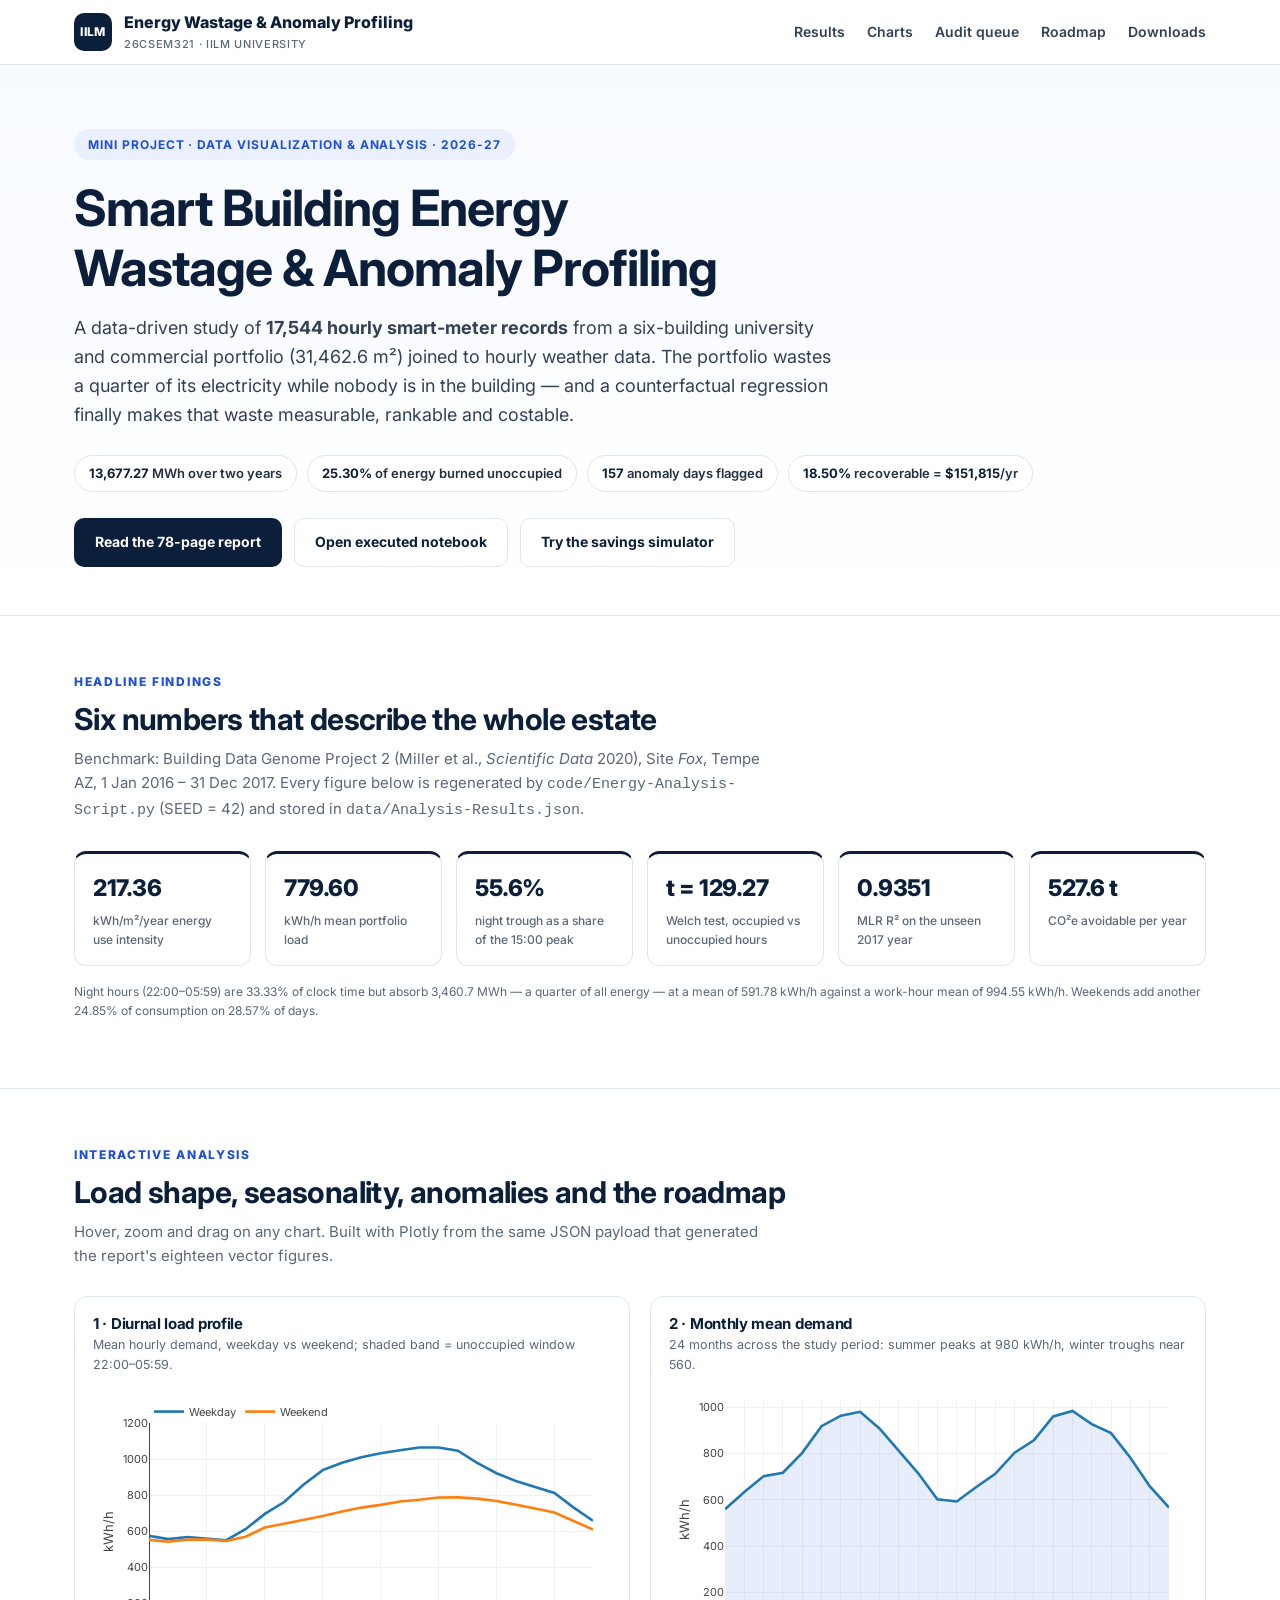
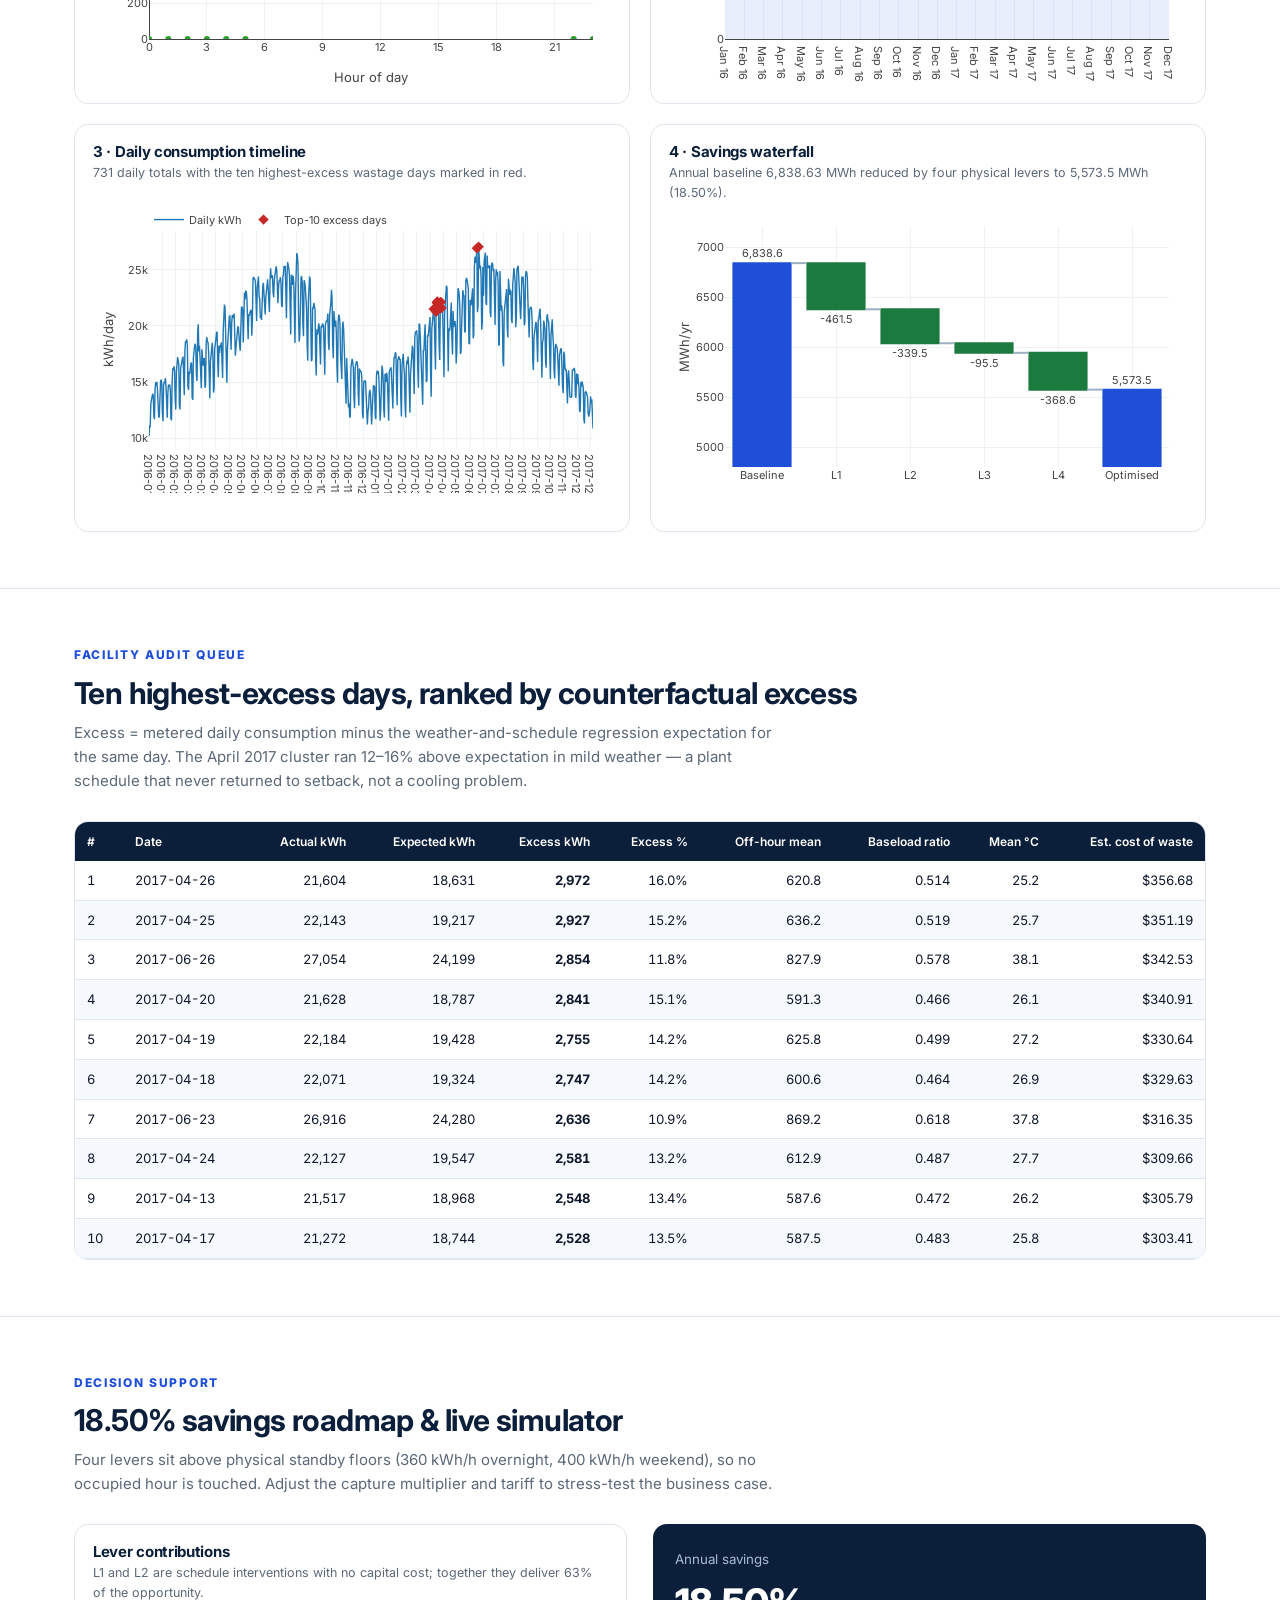
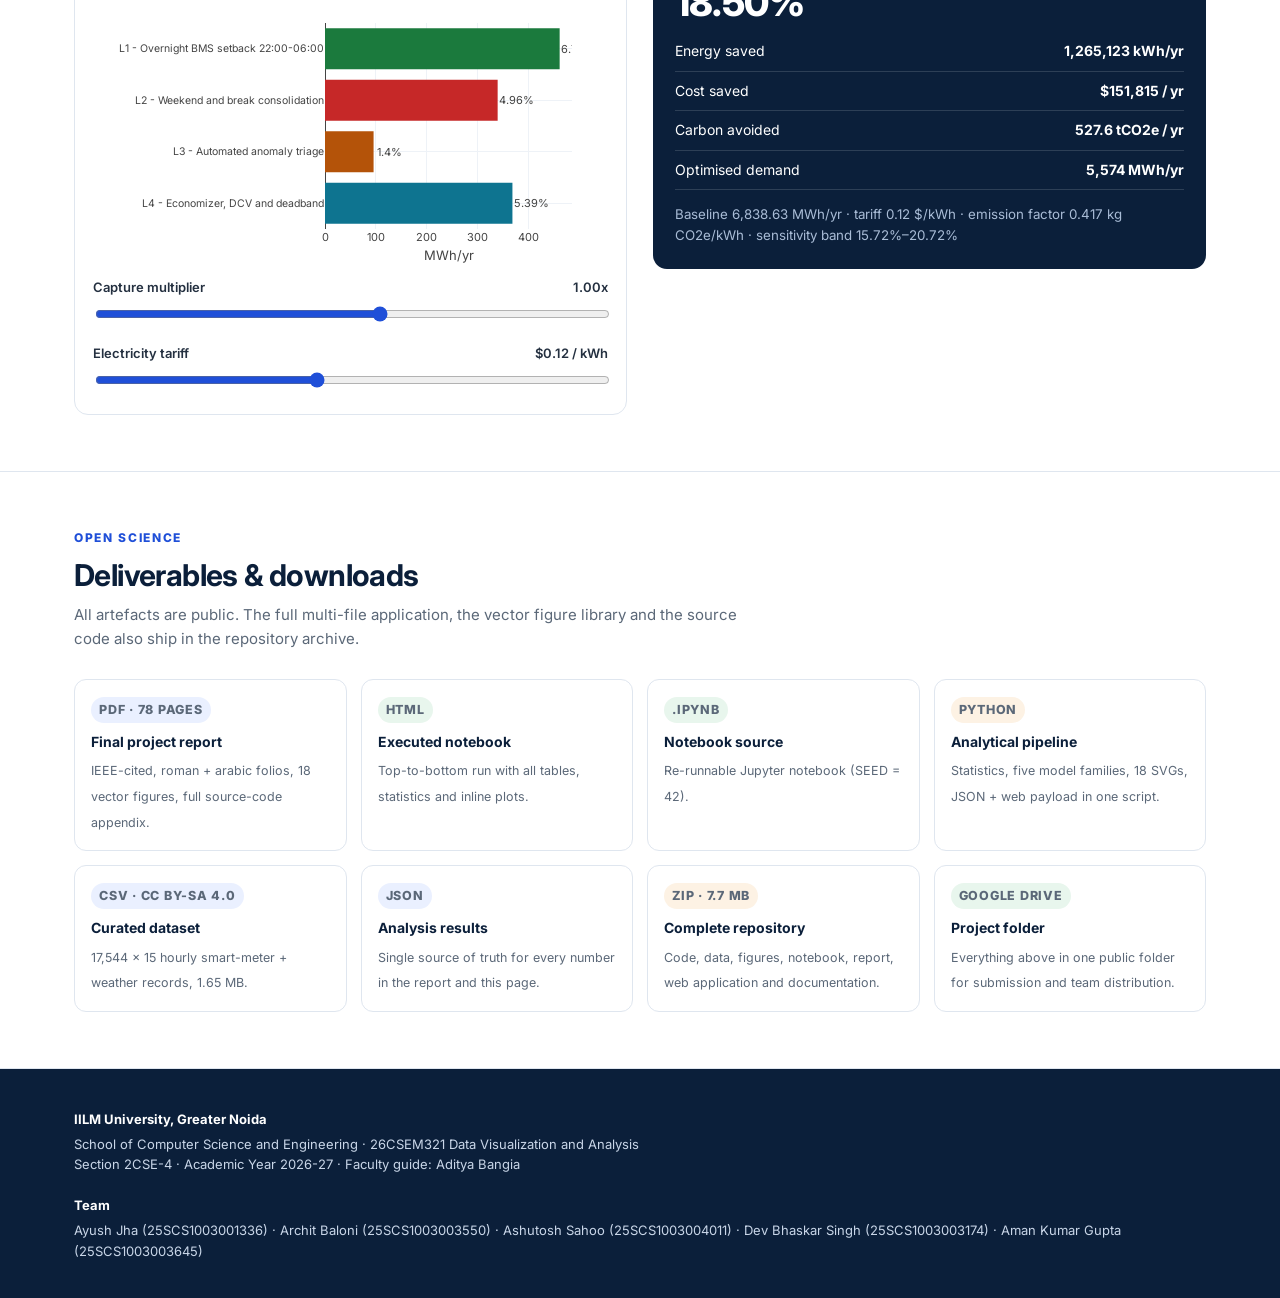
==== deploy/index.html @ 146c04a0 "Deploy single-file web application to Vercel; point all download links at the public Drive mirror" ====
<!DOCTYPE html>
<html lang="en">
<head>
<meta charset="utf-8">
<meta name="viewport" content="width=device-width, initial-scale=1">
<title>Smart Building Energy Wastage &amp; Anomaly Profiling | IILM University</title>
<meta name="description" content="Data-driven analysis of 17,544 hourly smart-meter records across a six-building campus portfolio: 25.30% of energy burned unoccupied, 157 anomaly days, 18.50% savings roadmap.">
<link href="https://fonts.googleapis.com/css2?family=Inter:wght@400;500;600;700;800&family=JetBrains+Mono:wght@500&display=swap" rel="stylesheet">
<script src="https://cdn.plot.ly/plotly-2.35.2.min.js" charset="utf-8"></script>
<style>
:root{--navy:#0B1F3A;--ink:#0f172a;--mut:#5b6878;--line:#dfe6ef;--blue:#1f4fd8;--red:#c62828;--green:#1b7a3d;--amber:#b45309;--cyan:#0e7490}
*{box-sizing:border-box}
html{scroll-behavior:smooth}
body{margin:0;font-family:Inter,-apple-system,"Segoe UI",Roboto,sans-serif;color:var(--ink);background:#fff;line-height:1.6;-webkit-font-smoothing:antialiased}
h1,h2,h3,h4{margin:0;line-height:1.2;letter-spacing:-.02em}
a{color:var(--blue);text-decoration:none}
.wrap{max-width:1180px;margin:0 auto;padding:0 24px}
.nav{position:sticky;top:0;z-index:40;background:rgba(255,255,255,.92);backdrop-filter:blur(10px);border-bottom:1px solid var(--line)}
.nav .wrap{display:flex;align-items:center;justify-content:space-between;height:64px;gap:16px}
.brand{display:flex;align-items:center;gap:12px;font-weight:800;color:var(--navy)}
.mono{width:38px;height:38px;border-radius:10px;background:var(--navy);color:#fff;display:grid;place-items:center;font-size:12px;font-weight:800;letter-spacing:.04em}
.brand small{display:block;font-weight:500;font-size:11px;color:var(--mut);letter-spacing:.06em;text-transform:uppercase}
.navlinks{display:flex;gap:22px;font-size:14px;font-weight:600}
.navlinks a{color:#334155}
.navlinks a:hover{color:var(--blue)}
.hero{padding:64px 0 48px;background:linear-gradient(180deg,#f7faff 0%,#fff 100%);border-bottom:1px solid var(--line)}
.tag{display:inline-flex;align-items:center;gap:8px;font-size:12px;font-weight:700;letter-spacing:.08em;text-transform:uppercase;color:var(--blue);background:#eaf0ff;border-radius:999px;padding:6px 14px}
.hero h1{font-size:clamp(28px,4.4vw,50px);margin:18px 0 16px;color:var(--navy);max-width:20ch}
.hero p.lead{font-size:clamp(15px,1.5vw,18px);color:#334155;max-width:70ch;margin:0 0 26px}
.chips{display:flex;flex-wrap:wrap;gap:10px;margin-bottom:26px}
.chip{font-size:13px;font-weight:600;background:#fff;border:1px solid var(--line);border-radius:999px;padding:7px 14px;color:#243040}
.chip b{color:var(--navy)}
.btns{display:flex;flex-wrap:wrap;gap:12px}
.btn{display:inline-flex;align-items:center;gap:8px;font-weight:700;font-size:14px;padding:12px 20px;border-radius:10px;border:1px solid transparent}
.btn.primary{background:var(--navy);color:#fff}
.btn.primary:hover{background:#132a4d}
.btn.ghost{background:#fff;border-color:var(--line);color:var(--navy)}
.btn.ghost:hover{border-color:var(--navy)}
section{padding:56px 0;border-bottom:1px solid var(--line)}
.eyebrow{font-size:12px;font-weight:800;letter-spacing:.14em;text-transform:uppercase;color:var(--blue);margin-bottom:10px}
h2.sec{font-size:clamp(22px,2.6vw,30px);color:var(--navy);margin-bottom:10px}
p.sub{color:var(--mut);max-width:78ch;margin:0 0 28px;font-size:15px}
.kpis{display:grid;grid-template-columns:repeat(auto-fit,minmax(170px,1fr));gap:14px}
.kpi{border:1px solid var(--line);border-top:3px solid var(--navy);border-radius:12px;padding:16px 18px;background:#fff}
.kpi .v{font-size:23px;font-weight:800;color:var(--navy);letter-spacing:-.02em}
.kpi .l{font-size:12px;color:var(--mut);margin-top:4px;font-weight:500}
.grid2{display:grid;grid-template-columns:1fr 1fr;gap:20px}
.card{border:1px solid var(--line);border-radius:14px;padding:18px;background:#fff}
.card h3{font-size:15px;color:var(--navy);margin-bottom:2px}
.card .note{font-size:12.5px;color:var(--mut);margin:0 0 10px}
.chart{width:100%;height:300px}
table{width:100%;border-collapse:collapse;font-size:13px}
th{background:var(--navy);color:#fff;text-align:left;padding:10px 12px;font-weight:600;font-size:12px}
td{padding:9px 12px;border-bottom:1px solid var(--line);font-variant-numeric:tabular-nums}
tbody tr:nth-child(even){background:#f5f8fc}
.r{text-align:right}
.sim{display:grid;grid-template-columns:1fr 1fr;gap:26px;align-items:start}
.simrow{display:flex;justify-content:space-between;font-size:13px;font-weight:600;color:#243040;margin:14px 0 6px}
input[type=range]{width:100%;accent-color:var(--blue)}
.out{background:var(--navy);color:#fff;border-radius:14px;padding:22px}
.out .big{font-size:38px;font-weight:800;letter-spacing:-.02em}
.out .row{display:flex;justify-content:space-between;font-size:14px;padding:8px 0;border-bottom:1px solid rgba(255,255,255,.14)}
.out .row:last-child{border:0}
.out small{color:#a9bcd6}
.dl{display:grid;grid-template-columns:repeat(auto-fit,minmax(250px,1fr));gap:14px}
.dl a{border:1px solid var(--line);border-radius:12px;padding:16px;background:#fff;color:var(--ink);display:block;transition:.15s}
.dl a:hover{border-color:var(--blue);box-shadow:0 8px 24px rgba(31,79,216,.09);transform:translateY(-1px)}
.dl b{display:block;color:var(--navy);font-size:14px;margin-bottom:4px}
.dl span{font-size:12.5px;color:var(--mut)}
.pill{display:inline-block;font-size:10px;font-weight:800;letter-spacing:.06em;text-transform:uppercase;padding:3px 8px;border-radius:999px;margin-bottom:8px}
.p-blue{background:#eaf0ff;color:var(--blue)}.p-green{background:#e8f6ed;color:var(--green)}.p-amber{background:#fdf2e4;color:var(--amber)}
footer{padding:40px 0;background:var(--navy);color:#c9d6e8;font-size:13px}
footer .wrap{display:flex;justify-content:space-between;gap:20px;flex-wrap:wrap}
footer b{color:#fff;display:block;margin-bottom:4px}
footer a{color:#8fb4ff}
.finenote{font-size:12px;color:var(--mut);margin-top:16px}
@media(max-width:860px){.grid2,.sim{grid-template-columns:1fr}.navlinks{display:none}}
</style>
</head>
<body>
<header class="nav"><div class="wrap">
<a class="brand" href="#top"><span class="mono">IILM</span><span>Energy Wastage &amp; Anomaly Profiling<small>26CSEM321 &middot; IILM University</small></span></a>
<nav class="navlinks"><a href="#results">Results</a><a href="#charts">Charts</a><a href="#audit">Audit queue</a><a href="#roadmap">Roadmap</a><a href="#downloads">Downloads</a></nav>
</div></header>
<div class="hero" id="top"><div class="wrap">
<span class="tag">Mini Project &middot; Data Visualization &amp; Analysis &middot; 2026-27</span>
<h1>Smart Building Energy Wastage &amp; Anomaly Profiling</h1>
<p class="lead">A data-driven study of <b>17,544 hourly smart-meter records</b> from a six-building university and commercial portfolio (31,462.6 m&sup2;) joined to hourly weather data. The portfolio wastes a quarter of its electricity while nobody is in the building &mdash; and a counterfactual regression finally makes that waste measurable, rankable and costable.</p>
<div class="chips"><span class="chip"><b>13,677.27</b> MWh over two years</span><span class="chip"><b>25.30%</b> of energy burned unoccupied</span><span class="chip"><b>157</b> anomaly days flagged</span><span class="chip"><b>18.50%</b> recoverable = <b>$151,815</b>/yr</span></div>
<div class="btns">
<a class="btn primary" href="https://drive.google.com/file/d/1Fgmeblm_4hibiQqlzque6yOk12RfPkdC/view" target="_blank" rel="noopener">Read the 78-page report</a>
<a class="btn ghost" href="https://drive.google.com/file/d/1-x3Xt8kvDKInc7wvPPYmnTjIA2vHIY8Z/view" target="_blank" rel="noopener">Open executed notebook</a>
<a class="btn ghost" href="#roadmap">Try the savings simulator</a>
</div>
</div></div>
<section id="results"><div class="wrap">
<div class="eyebrow">Headline findings</div>
<h2 class="sec">Six numbers that describe the whole estate</h2>
<p class="sub">Benchmark: Building Data Genome Project 2 (Miller et al., <i>Scientific Data</i> 2020), Site <i>Fox</i>, Tempe AZ, 1 Jan 2016 &ndash; 31 Dec 2017. Every figure below is regenerated by <code>code/Energy-Analysis-Script.py</code> (SEED = 42) and stored in <code>data/Analysis-Results.json</code>.</p>
<div class="kpis">
<div class="kpi"><div class="v">217.36</div><div class="l">kWh/m&sup2;/year energy use intensity</div></div>
<div class="kpi"><div class="v">779.60</div><div class="l">kWh/h mean portfolio load</div></div>
<div class="kpi"><div class="v">55.6%</div><div class="l">night trough as a share of the 15:00 peak</div></div>
<div class="kpi"><div class="v">t = 129.27</div><div class="l">Welch test, occupied vs unoccupied hours</div></div>
<div class="kpi"><div class="v">0.9351</div><div class="l">MLR R&sup2; on the unseen 2017 year</div></div>
<div class="kpi"><div class="v">527.6 t</div><div class="l">CO&sup2;e avoidable per year</div></div>
</div>
<p class="finenote">Night hours (22:00&ndash;05:59) are 33.33% of clock time but absorb 3,460.7 MWh &mdash; a quarter of all energy &mdash; at a mean of 591.78 kWh/h against a work-hour mean of 994.55 kWh/h. Weekends add another 24.85% of consumption on 28.57% of days.</p>
</div></section>
<section id="charts"><div class="wrap">
<div class="eyebrow">Interactive analysis</div>
<h2 class="sec">Load shape, seasonality, anomalies and the roadmap</h2>
<p class="sub">Hover, zoom and drag on any chart. Built with Plotly from the same JSON payload that generated the report's eighteen vector figures.</p>
<div class="grid2">
<div class="card"><h3>1 &middot; Diurnal load profile</h3><p class="note">Mean hourly demand, weekday vs weekend; shaded band = unoccupied window 22:00&ndash;05:59.</p><div id="c1" class="chart"></div></div>
<div class="card"><h3>2 &middot; Monthly mean demand</h3><p class="note">24 months across the study period: summer peaks at 980 kWh/h, winter troughs near 560.</p><div id="c2" class="chart"></div></div>
</div>
<div class="grid2" style="margin-top:20px">
<div class="card"><h3>3 &middot; Daily consumption timeline</h3><p class="note">731 daily totals with the ten highest-excess wastage days marked in red.</p><div id="c3" class="chart"></div></div>
<div class="card"><h3>4 &middot; Savings waterfall</h3><p class="note">Annual baseline 6,838.63 MWh reduced by four physical levers to 5,573.5 MWh (18.50%).</p><div id="c4" class="chart"></div></div>
</div>
</div></section>
<section id="audit"><div class="wrap">
<div class="eyebrow">Facility audit queue</div>
<h2 class="sec">Ten highest-excess days, ranked by counterfactual excess</h2>
<p class="sub">Excess = metered daily consumption minus the weather-and-schedule regression expectation for the same day. The April 2017 cluster ran 12&ndash;16% above expectation in mild weather &mdash; a plant schedule that never returned to setback, not a cooling problem.</p>
<div class="card" style="padding:0;overflow:auto"><table id="tbl"><thead><tr><th>#</th><th>Date</th><th class="r">Actual kWh</th><th class="r">Expected kWh</th><th class="r">Excess kWh</th><th class="r">Excess %</th><th class="r">Off-hour mean</th><th class="r">Baseload ratio</th><th class="r">Mean &deg;C</th><th class="r">Est. cost of waste</th></tr></thead><tbody></tbody></table></div>
</div></section>
<section id="roadmap"><div class="wrap">
<div class="eyebrow">Decision support</div>
<h2 class="sec">18.50% savings roadmap &amp; live simulator</h2>
<p class="sub">Four levers sit above physical standby floors (360 kWh/h overnight, 400 kWh/h weekend), so no occupied hour is touched. Adjust the capture multiplier and tariff to stress-test the business case.</p>
<div class="sim">
<div class="card"><h3>Lever contributions</h3><p class="note">L1 and L2 are schedule interventions with no capital cost; together they deliver 63% of the opportunity.</p><div id="c5" class="chart" style="height:250px"></div>
<div class="simrow"><span>Capture multiplier</span><span id="mv">1.00x (recommended)</span></div><input id="cap" type="range" min="85" max="112" value="100" step="1">
<div class="simrow"><span>Electricity tariff</span><span id="tv">$0.12 / kWh</span></div><input id="tar" type="range" min="6" max="20" value="12" step="1">
</div>
<div class="out"><small>Annual savings</small><div class="big" id="pct">18.50%</div>
<div class="row"><span>Energy saved</span><b id="kwh">1,265,123 kWh/yr</b></div>
<div class="row"><span>Cost saved</span><b id="usd">$151,815 / yr</b></div>
<div class="row"><span>Carbon avoided</span><b id="co2">527.6 tCO2e / yr</b></div>
<div class="row"><span>Optimised demand</span><b id="opt">5,573.5 MWh/yr</b></div>
<small style="display:block;margin-top:14px">Baseline 6,838.63 MWh/yr &middot; tariff 0.12 $/kWh &middot; emission factor 0.417 kg CO2e/kWh &middot; sensitivity band 15.72%&ndash;20.72%</small></div>
</div>
</div></section>
<section id="downloads"><div class="wrap">
<div class="eyebrow">Open science</div>
<h2 class="sec">Deliverables &amp; downloads</h2>
<p class="sub">All artefacts are public. The full multi-file application, the vector figure library and the source code also ship in the repository archive.</p>
<div class="dl">
<a href="https://drive.google.com/file/d/1Fgmeblm_4hibiQqlzque6yOk12RfPkdC/view" target="_blank" rel="noopener"><span class="pill p-blue">PDF &middot; 78 pages</span><b>Final project report</b><span>IEEE-cited, roman + arabic folios, 18 vector figures, full source-code appendix.</span></a>
<a href="https://drive.google.com/file/d/1-x3Xt8kvDKInc7wvPPYmnTjIA2vHIY8Z/view" target="_blank" rel="noopener"><span class="pill p-green">HTML</span><b>Executed notebook</b><span>Top-to-bottom run with all tables, statistics and inline plots.</span></a>
<a href="https://drive.google.com/file/d/1juwjRrv5_8cwq4m-GBpNkO1_QCTALfur/view" target="_blank" rel="noopener"><span class="pill p-green">.ipynb</span><b>Notebook source</b><span>Re-runnable Jupyter notebook (SEED = 42).</span></a>
<a href="https://drive.google.com/file/d/1_WAHattOaBqFc_xRNFKqwP_8OW9He29Q/view" target="_blank" rel="noopener"><span class="pill p-amber">Python</span><b>Analytical pipeline</b><span>Statistics, five model families, 18 SVGs, JSON + web payload in one script.</span></a>
<a href="https://drive.google.com/file/d/1TMp_QXR5y0Ip58CRa9MvR6lYcrgDwfj2/view" target="_blank" rel="noopener"><span class="pill p-blue">CSV &middot; CC BY-SA 4.0</span><b>Curated dataset</b><span>17,544 x 15 hourly smart-meter + weather records, 1.65 MB.</span></a>
<a href="https://drive.google.com/file/d/1M2QeY7CmWE0CHfLPJL-n-4OCcxdGZfwi/view" target="_blank" rel="noopener"><span class="pill p-blue">JSON</span><b>Analysis results</b><span>Single source of truth for every number in the report and this page.</span></a>
<a href="https://drive.google.com/file/d/1Lk0E0FaeomvBcpYwc0EjjCDTsrDaw2sl/view" target="_blank" rel="noopener"><span class="pill p-amber">ZIP &middot; 7.7 MB</span><b>Complete repository</b><span>Code, data, figures, notebook, report, web application and documentation.</span></a>
<a href="https://drive.google.com/drive/folders/11nythpv22YAKNrwq1X8lfrp4Fq-hj01C" target="_blank" rel="noopener"><span class="pill p-green">Google Drive</span><b>Project folder</b><span>Everything above in one public folder for submission and team distribution.</span></a>
</div>
</div></section>
<footer><div class="wrap">
<div><b>IILM University, Greater Noida</b>School of Computer Science and Engineering &middot; 26CSEM321 Data Visualization and Analysis<br>Section 2CSE-4 &middot; Academic Year 2026-27 &middot; Faculty guide: Aditya Bangia</div>
<div><b>Team</b>Ayush Jha (25SCS1003001336) &middot; Archit Baloni (25SCS1003003550) &middot; Ashutosh Sahoo (25SCS1003004011) &middot; Dev Bhaskar Singh (25SCS1003003174) &middot; Aman Kumar Gupta (25SCS1003003645)</div>
</div></footer>
<script>
const WK=[573,555,567,559,549,610,695,761,857,938,979,1010,1032,1049,1064,1064,1046,979,921,878,843,811,730,657];
const WE=[551,540,552,552,545,568,619,640,659,683,708,730,745,764,774,786,787,780,767,744,725,703,656,608];
const MVAL=[559.1,633.7,702.6,717.2,802.8,918.1,963.4,980,908,810.5,715.6,602.4,593.3,654.4,712.2,803.4,857.1,959.9,983.4,927,887.8,781.7,659.1,566.9];
const MDATES=["Jan 16","Feb 16","Mar 16","Apr 16","May 16","Jun 16","Jul 16","Aug 16","Sep 16","Oct 16","Nov 16","Dec 16","Jan 17","Feb 17","Mar 17","Apr 17","May 17","Jun 17","Jul 17","Aug 17","Sep 17","Oct 17","Nov 17","Dec 17"];
const DAILY=[10177,11057,11044,13080,13653,13680,13959,13841,11994,11678,14387,14973,14705,15021,14203,12055,11817,11981,15047,15103,15211,14868,12268,11512,14668,15026,14930,15363,14593,12257,11825,13998,14758,14686,14725,14382,11736,11605,14967,16228,16077,16393,16072,13537,12557,15861,16928,17216,16940,16553,12903,12556,16212,16685,16666,17099,17268,14875,13818,17747,18624,18573,18801,18346,14591,14316,15947,15733,16207,16732,16649,13560,13415,17178,18169,18234,18416,17986,15596,15106,19492,20152,17730,18238,17098,14922,14457,17931,17035,16463,17030,17144,14491,14711,18435,19008,18651,18542,17716,14789,13561,16823,17709,17953,18508,17409,14068,14437,17959,18239,18825,19440,19433,16740,15422,18240,17596,18224,18201,18540,15580,15367,19472,21049,21905,21646,19273,15411,14942,17953,19576,20176,20860,20893,18809,17879,20316,20971,20804,20761,21098,18262,17356,18095,19120,19947,19947,19883,18635,18283,17787,20773,21665,21683,21465,18533,21857,22978,22373,23096,23079,22465,19879,18823,20980,20965,21149,21393,21376,19134,20653,24230,24367,24185,24161,23954,21296,20443,23377,24359,24415,22663,22381,20801,20831,20542,23153,23458,23840,22951,21763,21033,22496,22919,23505,24166,23320,22086,21235,23875,25131,24278,24471,24527,23038,22532,24081,24771,25191,25318,25016,22046,22029,23476,24064,23986,24342,23870,21854,21691,24374,24500,25340,25047,25366,21688,20693,24560,25700,25342,25107,24467,20666,19251,24502,24550,23660,24435,23873,19790,18475,23043,24891,26496,26250,25438,20403,18598,19282,23337,24360,24393,23808,20092,19089,24071,23914,23440,22482,21563,18351,16893,22248,23448,24409,24163,21383,16851,16989,21629,21596,22047,21742,21484,17082,15586,19682,19193,19633,20221,19892,17037,16564,19985,19845,20167,20154,19869,16594,15647,20138,20376,20488,20428,21102,18532,17845,21016,21432,22032,23220,22438,18383,17127,21329,20843,19934,20476,19468,16363,14937,20372,21005,20824,20263,17286,16370,15277,19766,20395,19706,18098,17353,15616,13072,17141,16050,14659,12743,13098,11842,11934,16300,16972,17065,16780,16229,13631,12676,16293,16793,16795,16807,16416,13985,12894,16215,15908,15975,15904,15257,12168,11762,14874,15148,14988,15132,13903,11711,11225,12320,12733,13916,14310,14020,11429,11222,12540,14421,14710,14577,14589,11943,11703,15554,16028,15710,15975,15320,11903,11550,12514,15627,16474,16156,15201,12600,11843,15674,15700,15005,15834,15088,12330,11549,15937,16173,16214,16299,15362,13842,12657,15912,17232,17158,17655,17520,14644,12927,16964,17244,17297,16952,17079,13610,11933,16466,17182,17522,16430,15778,12999,11854,16108,16919,16630,17266,16364,13593,12261,15672,16355,17160,18241,17982,15408,13947,18879,19493,19398,19613,18910,15892,14499,20187,20150,19054,16994,16692,13872,12974,17806,17807,19174,20145,17427,14998,15160,19212,19063,19638,20671,20790,15924,13697,19759,20453,20995,21517,20681,16317,16132,21272,22071,22184,21627,21160,18297,16968,22127,22143,21604,22047,20768,15728,15437,21071,22100,22934,23598,23404,18884,15958,19789,19537,19879,21124,22086,18875,17467,21341,19891,20278,20429,20013,16650,17564,22666,23355,23169,22802,21760,17500,17684,20012,22640,23188,22803,22659,19475,19479,24047,24280,24077,23609,23344,18468,18367,22331,21825,22006,23008,23347,18903,19225,25317,26175,25627,25835,26916,21229,21708,27054,25180,25101,25361,24371,19669,20303,25262,22701,25733,26102,26544,22074,21856,26267,25194,25206,25310,25393,21194,20784,25381,25646,25502,24854,25106,21520,20096,24113,25050,24539,24834,23865,18306,18316,24894,22682,21359,21827,20860,16830,16403,21240,21908,21764,22782,23279,19871,18969,24206,23173,22756,23221,23062,20630,20250,23670,24551,25162,24586,23931,19884,20928,25057,25241,25358,24259,23244,21248,20611,21987,24412,24135,24383,23220,20061,20309,24472,24892,24772,24315,22220,19345,18970,21526,21646,21710,21464,20361,16852,16072,18974,19494,20189,20348,20190,17765,16798,20494,20649,21244,21554,20176,15964,15376,18583,18738,20485,20174,19735,16889,16271,20748,21048,20489,20412,19326,15689,15273,19201,20423,20599,19141,18360,16074,15321,17984,18404,18153,18061,17284,15127,14666,17416,17781,17997,17945,15423,14596,14014,17699,17466,16204,16075,16124,13619,13095,15687,16033,14971,13649,13696,13674,13617,16066,16112,16071,16262,16037,13786,13596,15756,14815,15717,14944,14376,12344,12475,14994,14590,15058,14540,14513,11679,11320,14099,14138,14088,13662,13643,12252,11930,12207,12662,13726,13123,13472,11410,10856];
const TOP=[["2017-04-26",21603.6,18631.3,2972.3,16.0,620.8,0.514,25.2,356.68],["2017-04-25",22143.4,19216.8,2926.6,15.2,636.2,0.519,25.7,351.19],["2017-06-26",27053.6,24199.2,2854.4,11.8,827.9,0.578,38.1,342.53],["2017-04-20",21627.5,18786.5,2840.9,15.1,591.3,0.466,26.1,340.91],["2017-04-19",22183.7,19428.4,2755.3,14.2,625.8,0.499,27.2,330.64],["2017-04-18",22071.0,19324.1,2746.9,14.2,600.6,0.464,26.9,329.63],["2017-06-23",26916.3,24280.0,2636.3,10.9,869.2,0.618,37.8,316.35],["2017-04-24",22127.1,19546.6,2580.5,13.2,612.9,0.487,27.7,309.66],["2017-04-13",21516.5,18968.3,2548.2,13.4,587.6,0.472,26.2,305.79],["2017-04-17",21272.0,18743.6,2528.4,13.5,587.5,0.483,25.8,303.41]];
const LEV=[["L1 - Overnight BMS setback 22:00-06:00",461457.2,6.75,55375,192.4],["L2 - Weekend and break consolidation",339534.3,4.96,40744,141.6],["L3 - Automated anomaly triage",95544.1,1.4,11465,39.8],["L4 - Economizer, DCV and deadband",368586.9,5.39,44230,153.7]];
const BASE_KWH=6838634.9, TOT_KWH=1265122.5, CO2=527.6;
const fmt=n=>Math.round(n).toLocaleString("en-US");
const LAY={margin:{l:56,r:18,t:14,b:46},font:{family:"Inter, sans-serif",size:11},paper_bgcolor:"rgba(0,0,0,0)",plot_bgcolor:"rgba(0,0,0,0)",hovermode:"x unified",xaxis:{gridcolor:"#eef2f7"},yaxis:{gridcolor:"#eef2f7"}};
const CFG={displayModeBar:false,responsive:true};
const line=(c)=>({color:c,mode:"lines",line:{width:2.6}});
Plotly.newPlot("c1",[
Object.assign(line("#0B1F3A"),{x:Array.from({length:24},(_,i)=>i),y:WK,name:"Weekday"}),
Object.assign(line("#c62828"),{x:Array.from({length:24},(_,i)=>i),y:WE,name:"Weekend"}),
{x:[22,23,0,1,2,3,4,5],y:[0,0,0,0,0,0,0,0],fill:"tozeroy",fillcolor:"rgba(31,79,216,.07)",line:{width:0},hoverinfo:"skip",showlegend:false}],
Object.assign({},LAY,{yaxis:{title:"kWh/h",gridcolor:"#eef2f7",range:[0,1200]},xaxis:{title:"Hour of day",dtick:3,gridcolor:"#eef2f7"},legend:{orientation:"h",y:1.12}}),CFG);
Plotly.newPlot("c2",[Object.assign(line("#1f4fd8"),{x:MDATES,y:MVAL,name:"Mean demand",fill:"tozeroy",fillcolor:"rgba(31,79,216,.10)"})],Object.assign({},LAY,{yaxis:{title:"kWh/h",gridcolor:"#eef2f7"}}),CFG);
const d0=Date.UTC(2016,0,1);
const dates=DAILY.map((_,i)=>new Date(d0+i*864e5).toISOString().slice(0,10));
Plotly.newPlot("c3",[Object.assign(line("#0B1F3A"),{x:dates,y:DAILY,name:"Daily kWh",line:{width:1.4}}),
{x:TOP.map(t=>t[0]),y:TOP.map(t=>t[1]),mode:"markers",type:"scatter",name:"Top-10 excess days",marker:{color:"#c62828",size:8,symbol:"diamond"}}],
Object.assign({},LAY,{yaxis:{title:"kWh/day",gridcolor:"#eef2f7"},legend:{orientation:"h",y:1.12}}),CFG);
Plotly.newPlot("c4",[{type:"waterfall",measure:["absolute","relative","relative","relative","relative","total"],x:["Baseline","L1","L2","L3","L4","Optimised"],y:[6838.63,-461.457,-339.534,-95.544,-368.587,0],text:["6,838.6","-461.5","-339.5","-95.5","-368.6","5,573.5"],textposition:"outside",connector:{line:{color:"#9fb0c4"}},increasing:{marker:{color:"#0B1F3A"}},decreasing:{marker:{color:"#1b7a3d"}},totals:{marker:{color:"#1f4fd8"}}}],Object.assign({},LAY,{yaxis:{title:"MWh/yr",gridcolor:"#eef2f7",range:[4800,7200]}}),CFG);
Plotly.newPlot("c5",[{type:"bar",orientation:"h",y:LEV.map(l=>l[0]).slice().reverse(),x:LEV.map(l=>l[1]/1000).slice().reverse(),marker:{color:["#0e7490","#b45309","#c62828","#1b7a3d"]},text:LEV.map(l=>l[2]+"%").slice().reverse(),textposition:"outside"}],Object.assign({},LAY,{margin:{l:232,r:36,t:10,b:34},xaxis:{title:"MWh/yr",gridcolor:"#eef2f7"},yaxis:{gridcolor:"#eef2f7",tickfont:{size:10.5}}}),CFG);
const tb=document.querySelector("#tbl tbody");
TOP.forEach((t,i)=>{const tr=document.createElement("tr");tr.innerHTML="<td>"+(i+1)+"</td><td>"+t[0]+"</td><td class=r>"+fmt(t[1])+"</td><td class=r>"+fmt(t[2])+"</td><td class=r><b>"+fmt(t[3])+"</b></td><td class=r>"+t[4].toFixed(1)+"%</td><td class=r>"+t[5].toFixed(1)+"</td><td class=r>"+t[6].toFixed(3)+"</td><td class=r>"+t[7].toFixed(1)+"</td><td class=r>$"+t[8].toFixed(2)+"</td>";tb.appendChild(tr);});
const cap=document.getElementById("cap"),tar=document.getElementById("tar");
function sim(){const m=cap.value/100,p=tar.value/100,kwh=TOT_KWH*m,pct=kwh/BASE_KWH*100,usd=kwh*p,co2=CO2*m,opt=(BASE_KWH-kwh)/1000;
document.getElementById("mv").textContent=m.toFixed(2)+"x";
document.getElementById("tv").textContent="$"+p.toFixed(2)+" / kWh";
document.getElementById("pct").textContent=pct.toFixed(2)+"%";
document.getElementById("kwh").textContent=fmt(kwh)+" kWh/yr";
document.getElementById("usd").textContent="$"+fmt(usd)+" / yr";
document.getElementById("co2").textContent=co2.toFixed(1)+" tCO2e / yr";
document.getElementById("opt").textContent=fmt(opt)+" MWh/yr";}
cap.addEventListener("input",sim);tar.addEventListener("input",sim);sim();
</script>
</body>
</html>
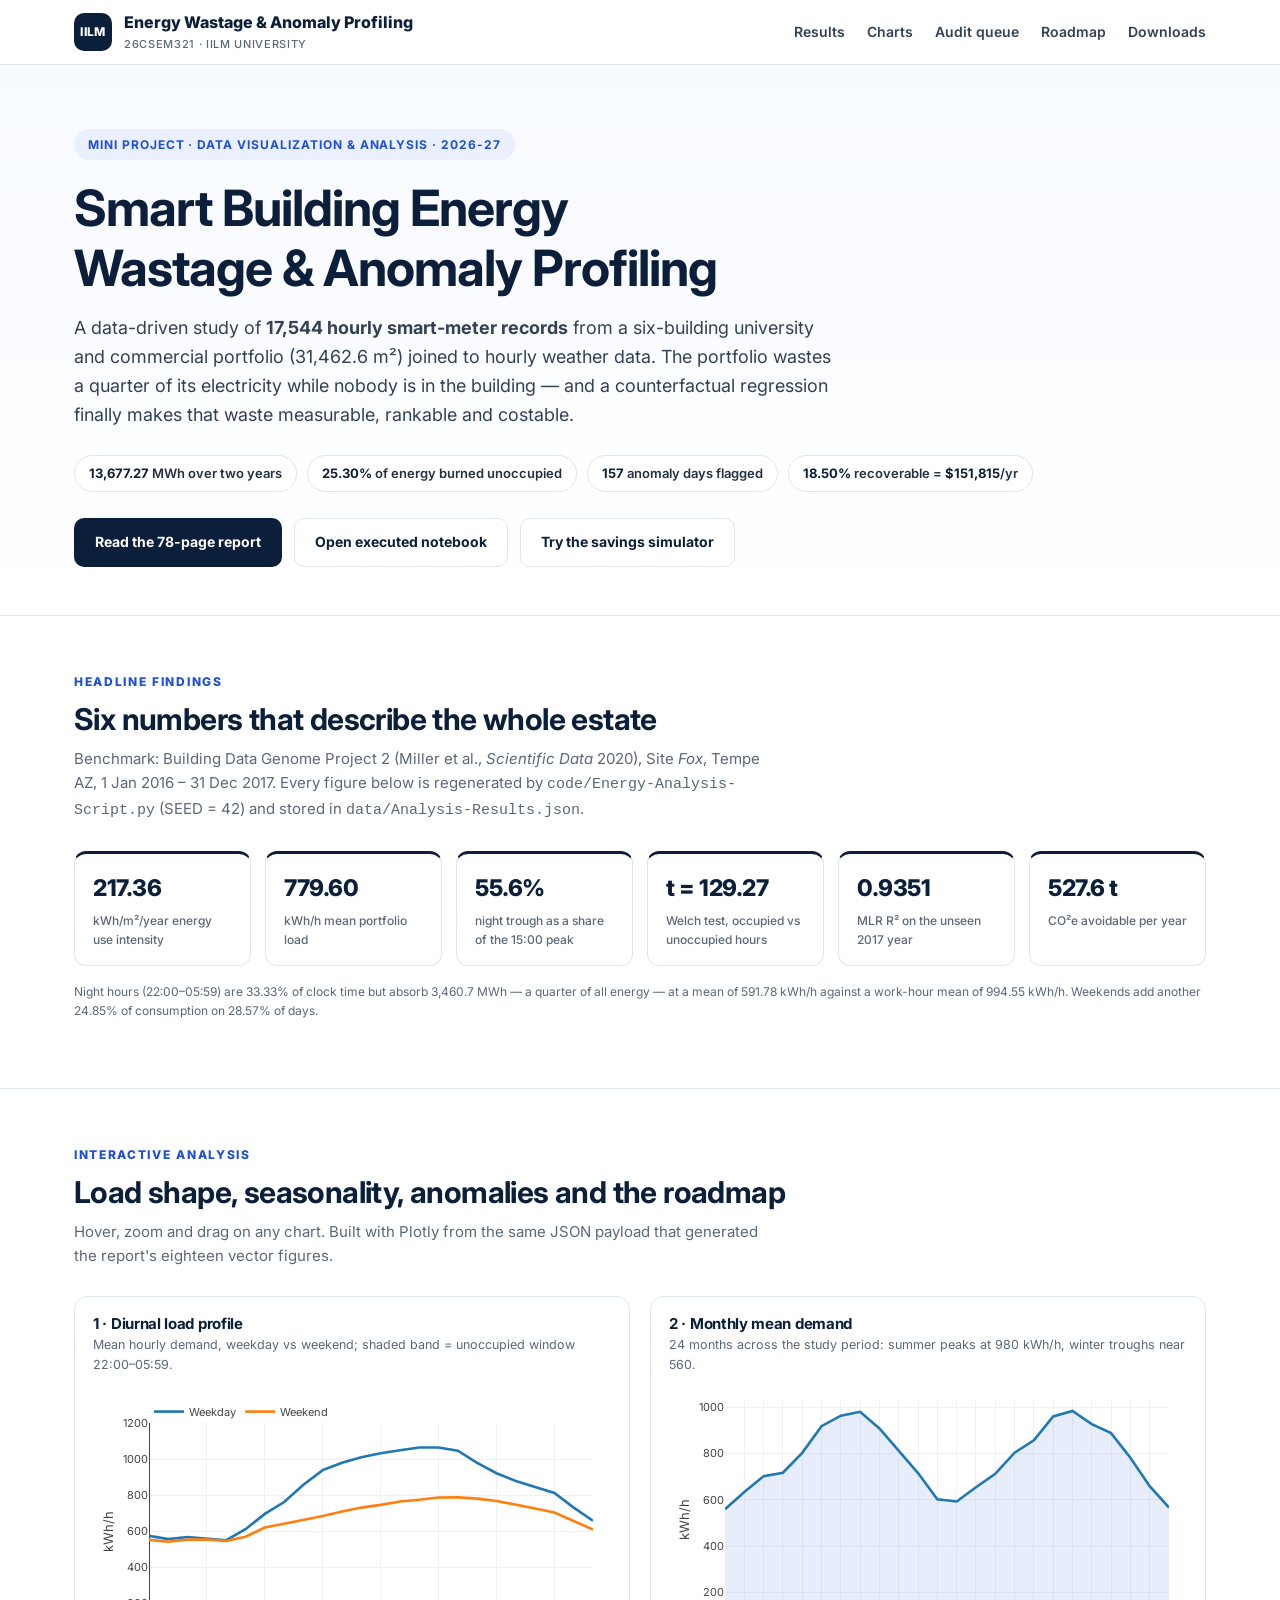
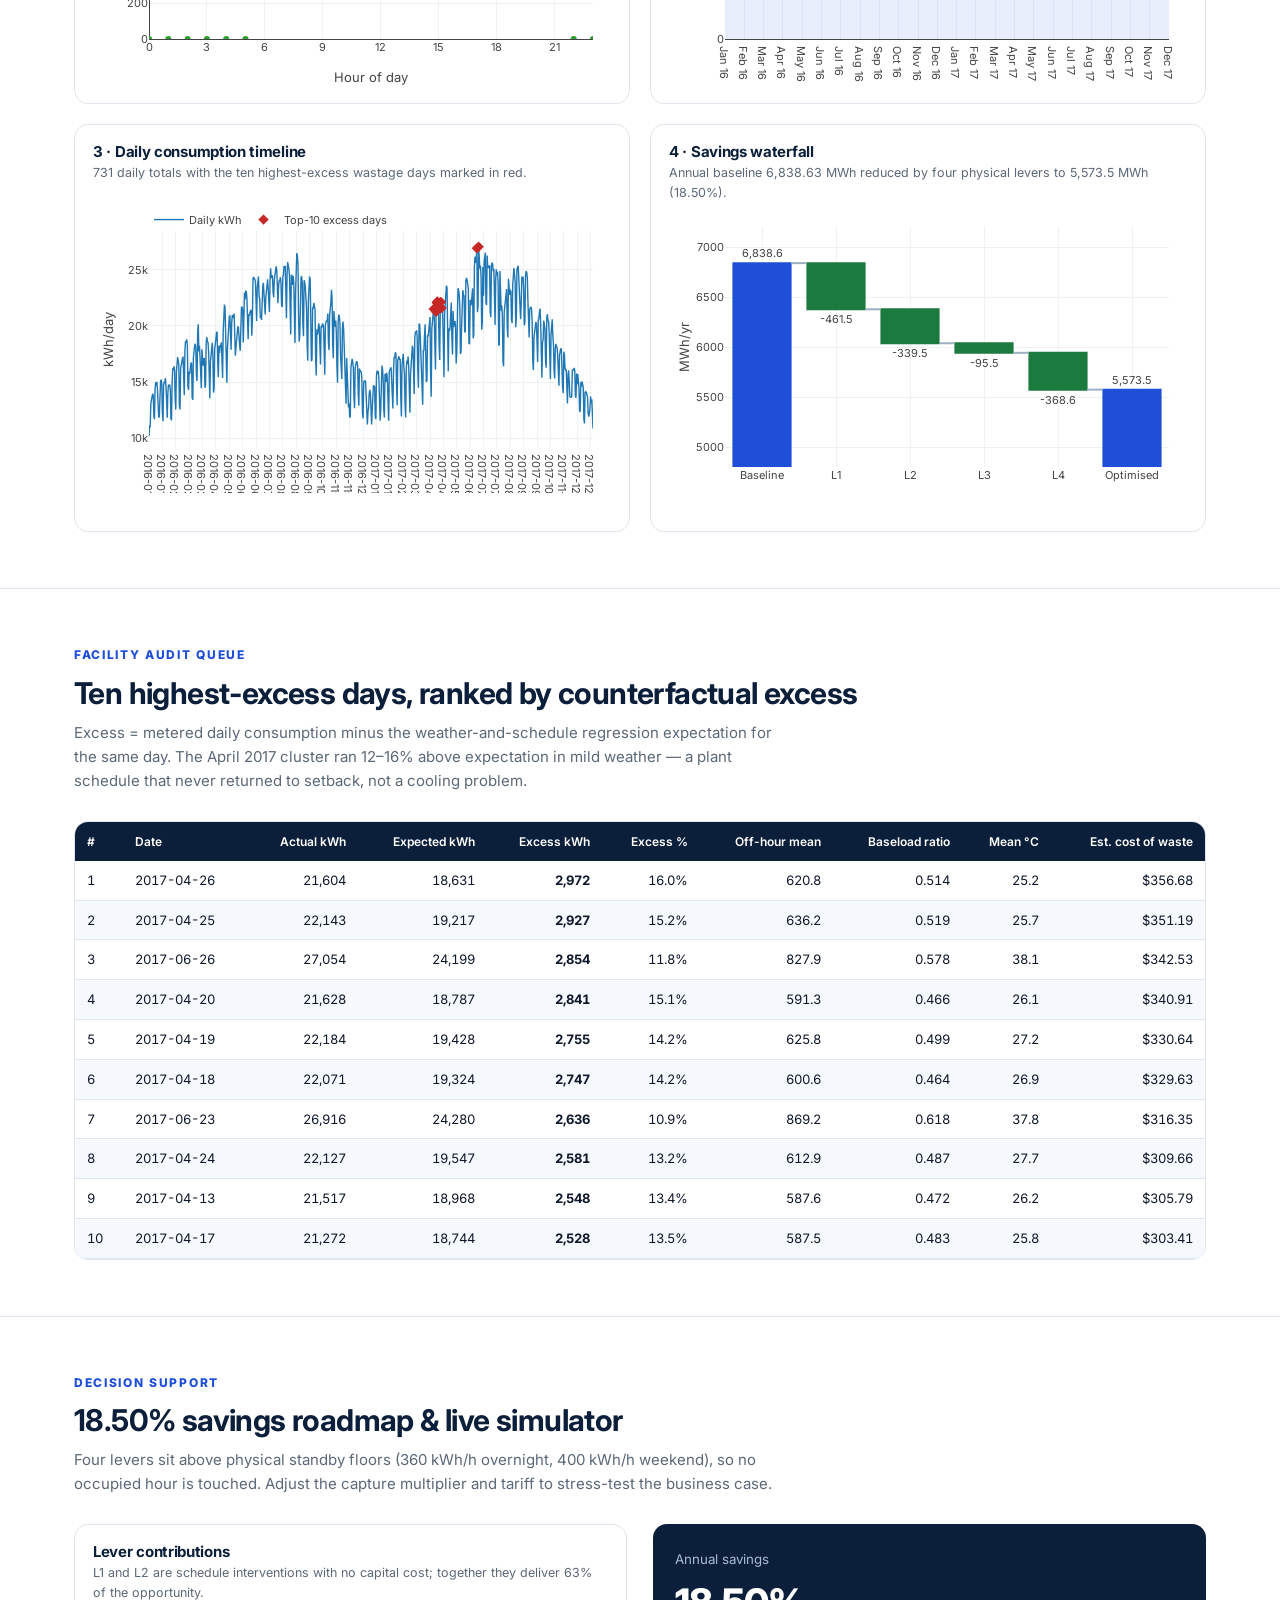
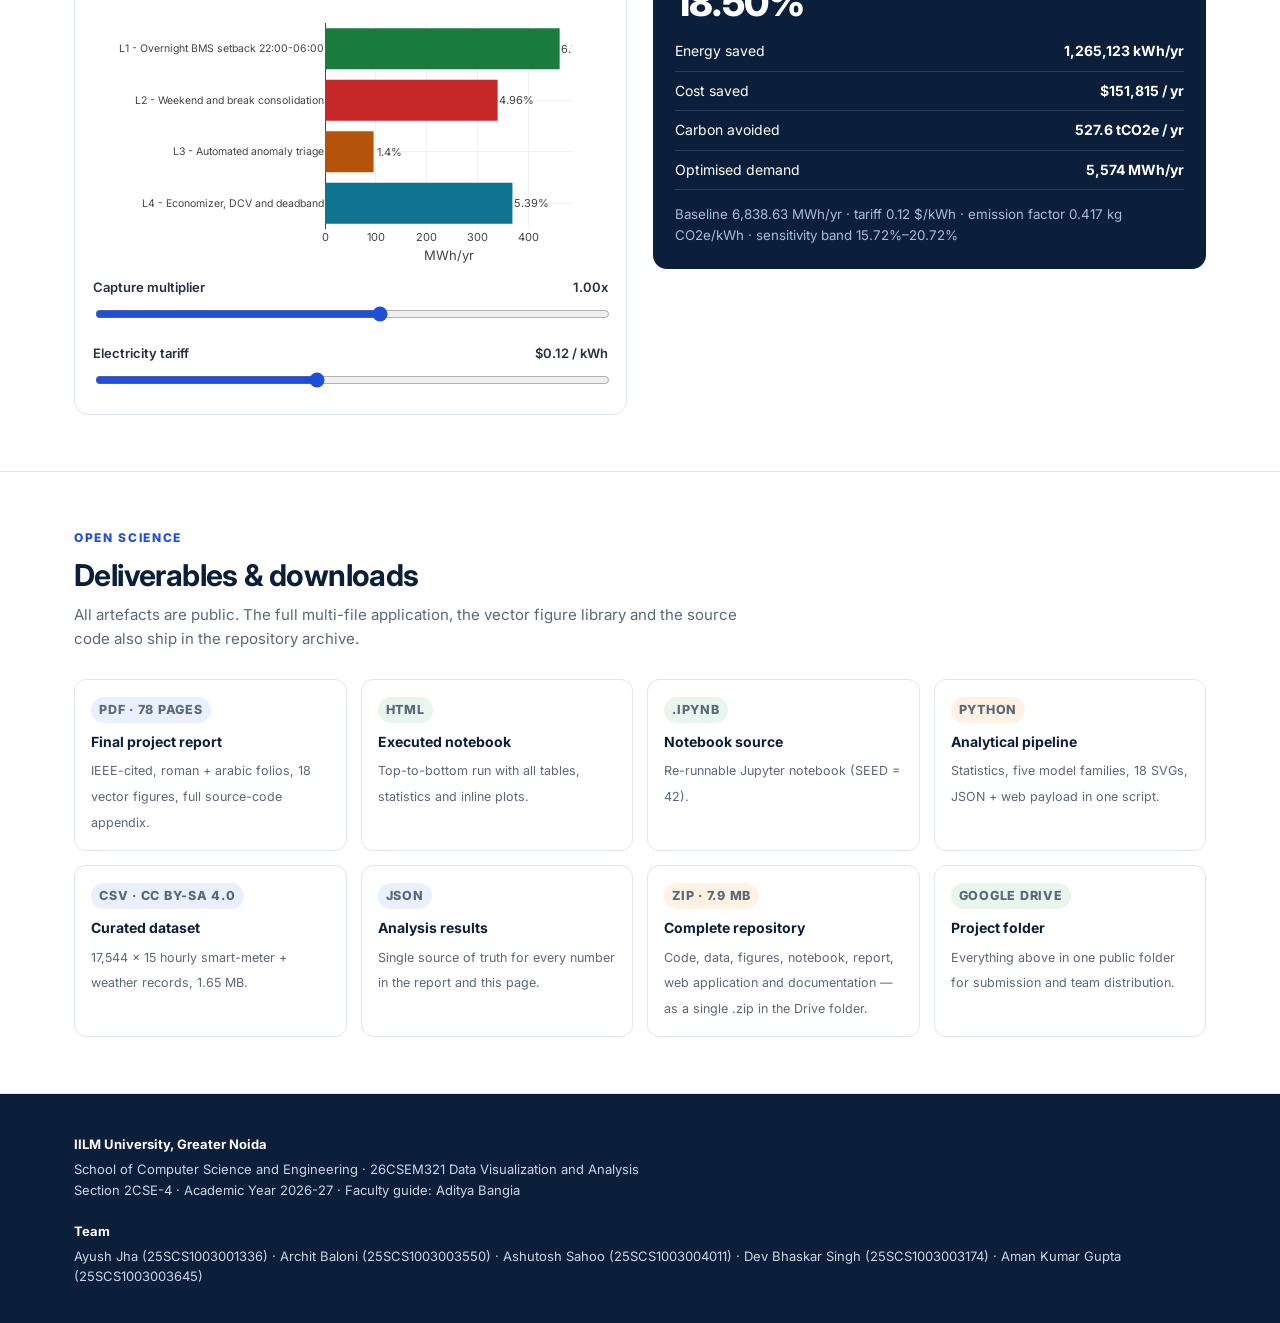
==== commit a409a77c: "Point archive links at the stable Drive folder; refresh ZIP (76 files) and docs after the live deplo" ====
--- a/deploy/index.html
+++ b/deploy/index.html
@@ -154,7 +154,7 @@
 <a href="https://drive.google.com/file/d/1_WAHattOaBqFc_xRNFKqwP_8OW9He29Q/view" target="_blank" rel="noopener"><span class="pill p-amber">Python</span><b>Analytical pipeline</b><span>Statistics, five model families, 18 SVGs, JSON + web payload in one script.</span></a>
 <a href="https://drive.google.com/file/d/1TMp_QXR5y0Ip58CRa9MvR6lYcrgDwfj2/view" target="_blank" rel="noopener"><span class="pill p-blue">CSV &middot; CC BY-SA 4.0</span><b>Curated dataset</b><span>17,544 x 15 hourly smart-meter + weather records, 1.65 MB.</span></a>
 <a href="https://drive.google.com/file/d/1M2QeY7CmWE0CHfLPJL-n-4OCcxdGZfwi/view" target="_blank" rel="noopener"><span class="pill p-blue">JSON</span><b>Analysis results</b><span>Single source of truth for every number in the report and this page.</span></a>
-<a href="https://drive.google.com/file/d/1Lk0E0FaeomvBcpYwc0EjjCDTsrDaw2sl/view" target="_blank" rel="noopener"><span class="pill p-amber">ZIP &middot; 7.7 MB</span><b>Complete repository</b><span>Code, data, figures, notebook, report, web application and documentation.</span></a>
+<a href="https://drive.google.com/drive/folders/11nythpv22YAKNrwq1X8lfrp4Fq-hj01C" target="_blank" rel="noopener"><span class="pill p-amber">ZIP &middot; 7.9 MB</span><b>Complete repository</b><span>Code, data, figures, notebook, report, web application and documentation &mdash; as a single .zip in the Drive folder.</span></a>
 <a href="https://drive.google.com/drive/folders/11nythpv22YAKNrwq1X8lfrp4Fq-hj01C" target="_blank" rel="noopener"><span class="pill p-green">Google Drive</span><b>Project folder</b><span>Everything above in one public folder for submission and team distribution.</span></a>
 </div>
 </div></section>
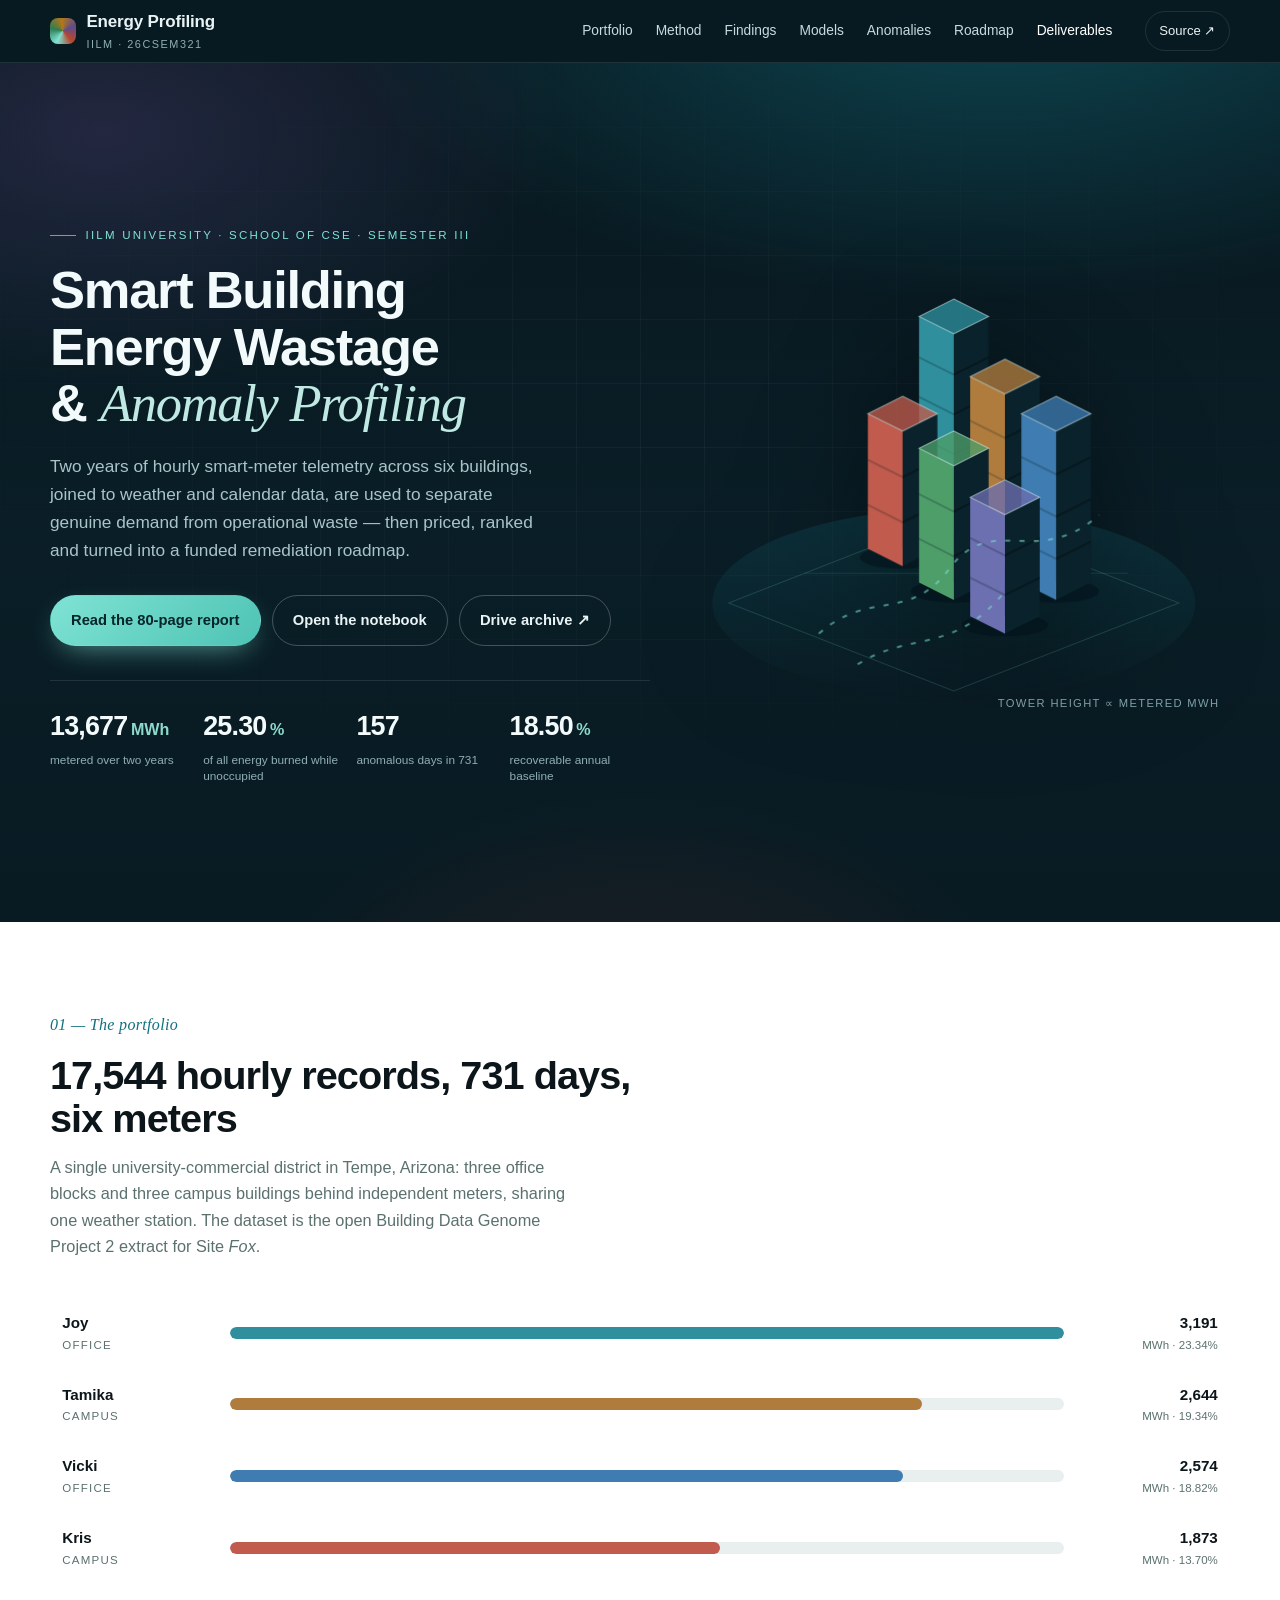
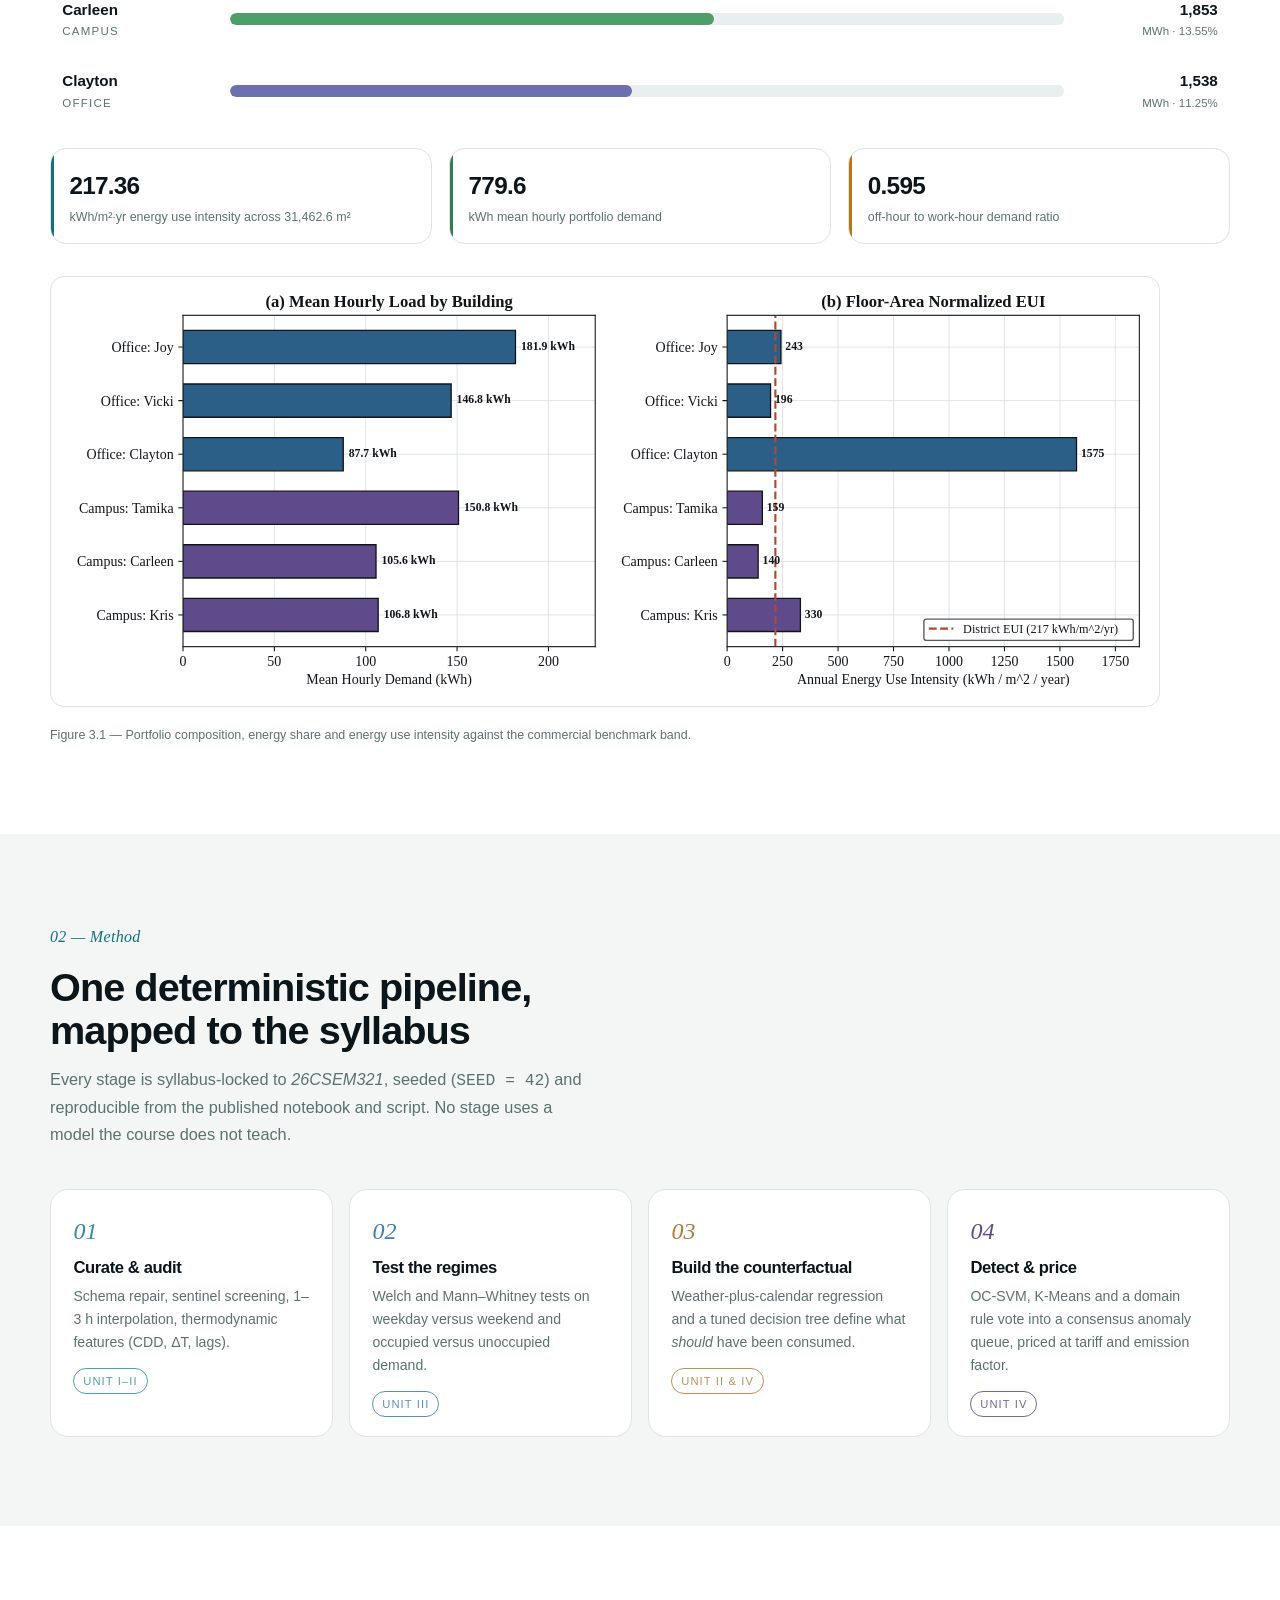
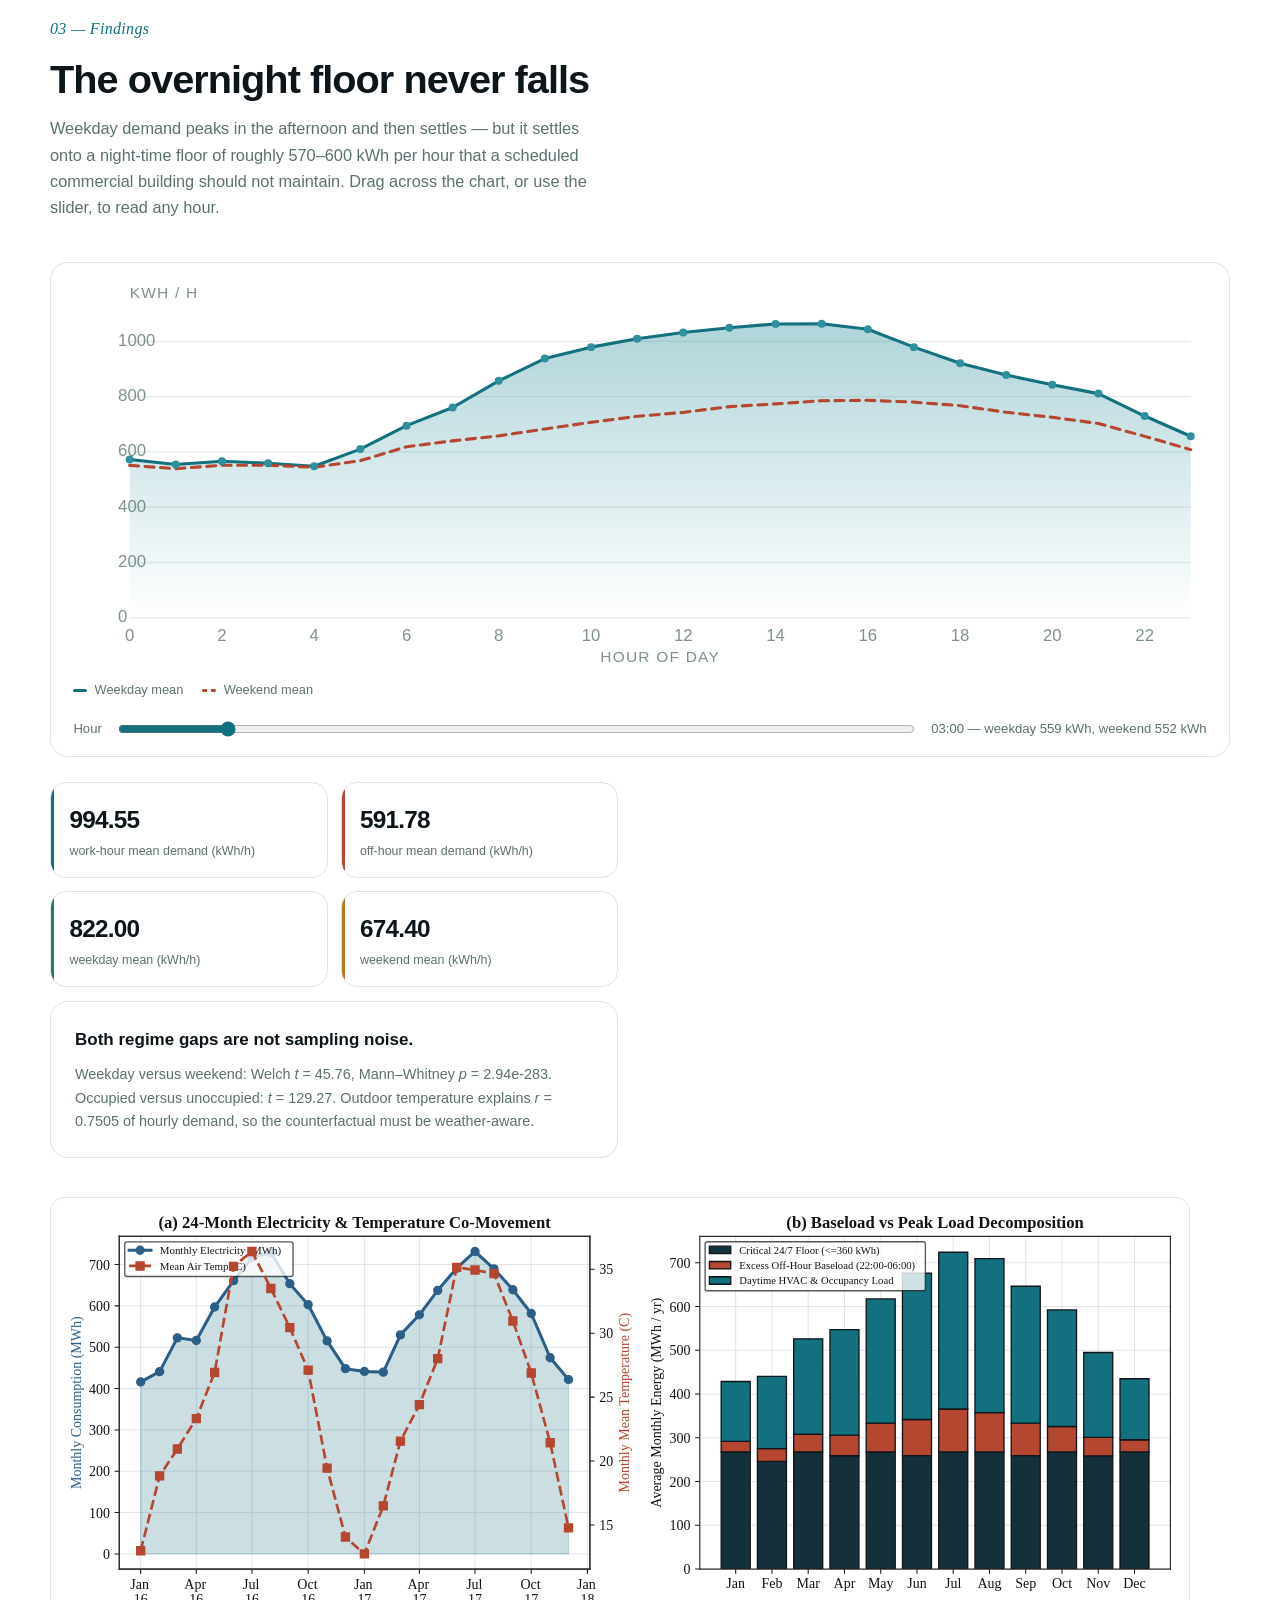
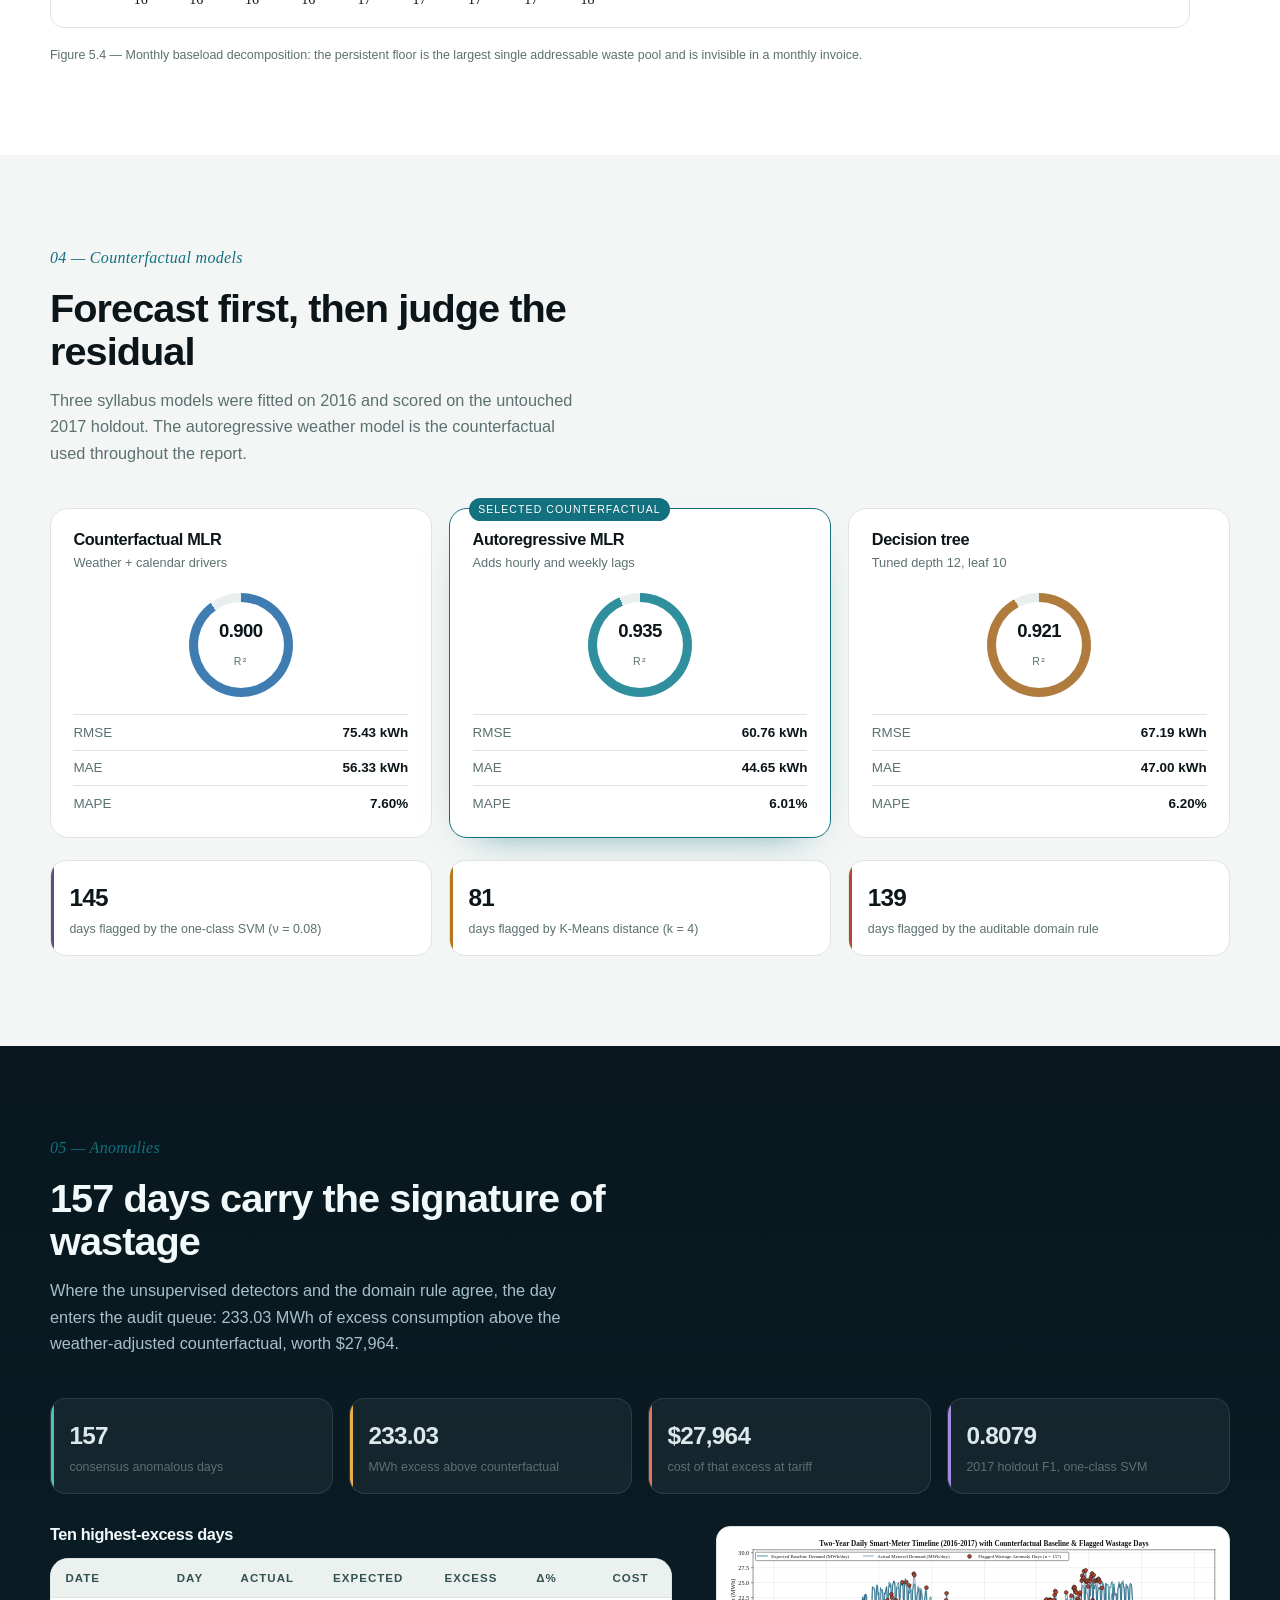
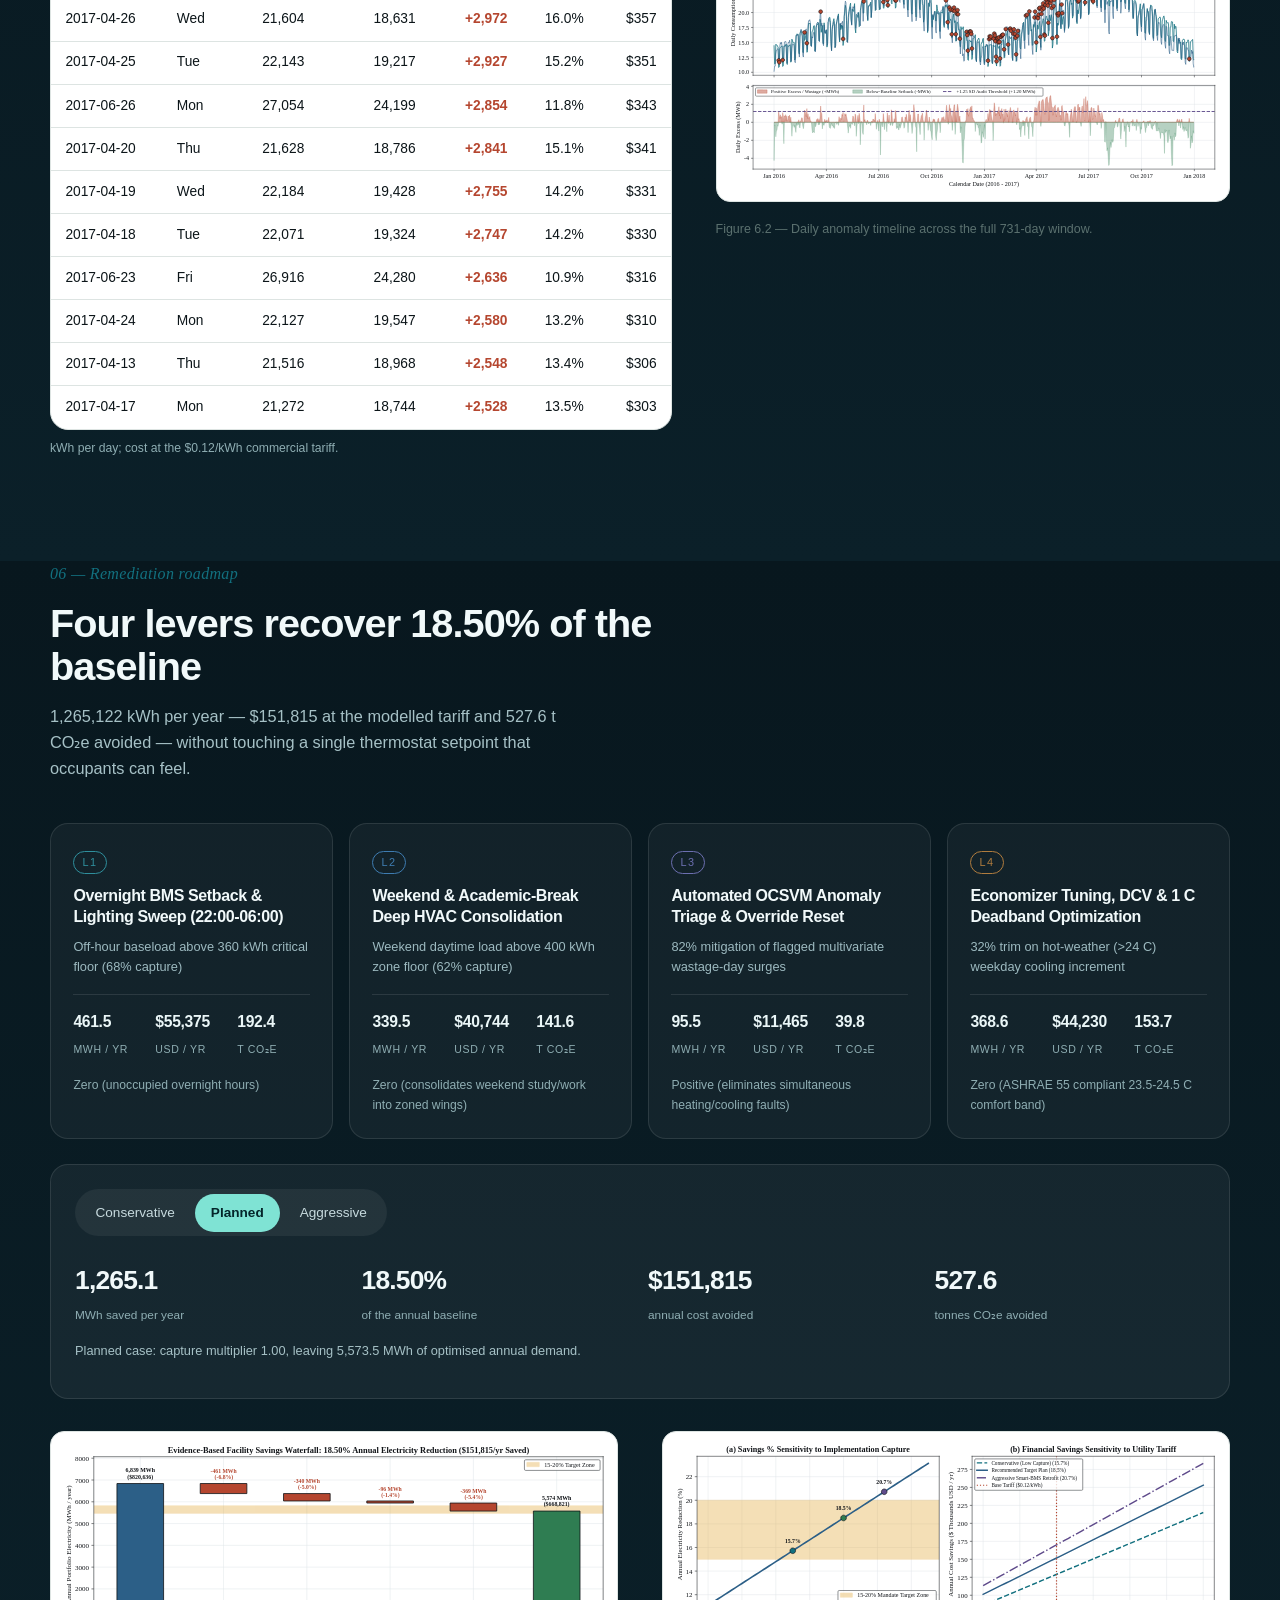
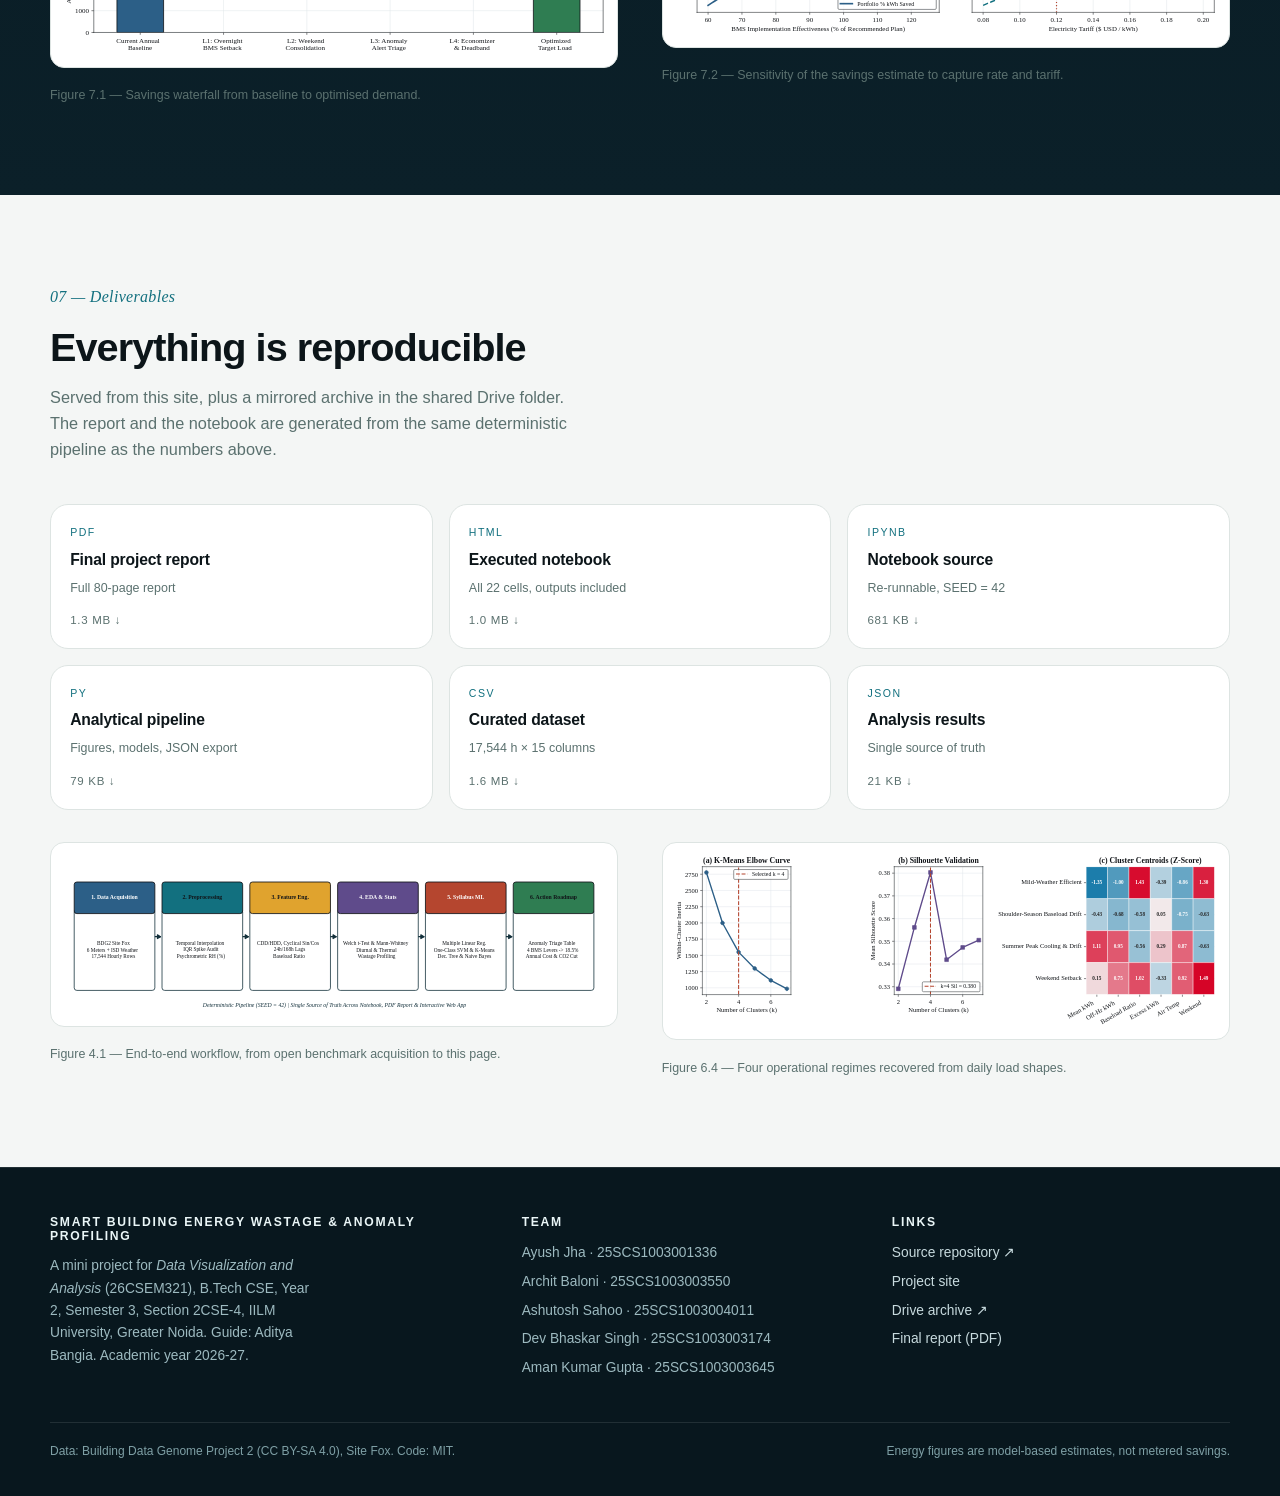
==== commit ef83bb6b: "feat(design): premium multi-hue report, grid-behind figures, GitHub Pages site Report: rebuilt typog" ====
--- a/deploy/index.html
+++ b/deploy/index.html
@@ -1,205 +1,1012 @@
-<!DOCTYPE html>
+<!doctype html>
 <html lang="en">
 <head>
 <meta charset="utf-8">
-<meta name="viewport" content="width=device-width, initial-scale=1">
-<title>Smart Building Energy Wastage &amp; Anomaly Profiling | IILM University</title>
-<meta name="description" content="Data-driven analysis of 17,544 hourly smart-meter records across a six-building campus portfolio: 25.30% of energy burned unoccupied, 157 anomaly days, 18.50% savings roadmap.">
-<link href="https://fonts.googleapis.com/css2?family=Inter:wght@400;500;600;700;800&family=JetBrains+Mono:wght@500&display=swap" rel="stylesheet">
-<script src="https://cdn.plot.ly/plotly-2.35.2.min.js" charset="utf-8"></script>
+<meta name="viewport" content="width=device-width,initial-scale=1">
+<title>Smart Building Energy Wastage &amp; Anomaly Profiling — IILM University</title>
+<meta name="description" content="A data-driven study of operational energy wastage across a six-building smart-meter portfolio: 25.30% of metered energy is consumed while the buildings are unoccupied, and 18.50% of the annual baseline is recoverable through scheduling and control levers.">
+<meta name="theme-color" content="#08171E">
+<meta property="og:title" content="Smart Building Energy Wastage &amp; Anomaly Profiling">
+<meta property="og:description" content="25.30% of metered energy is burned while the portfolio is unoccupied. 18.50% of the annual baseline is recoverable.">
+<meta property="og:type" content="website">
+<link rel="canonical" href="https://yourprogrammerayush.github.io/smart-building-energy-profiling/">
 <style>
-:root{--navy:#0B1F3A;--ink:#0f172a;--mut:#5b6878;--line:#dfe6ef;--blue:#1f4fd8;--red:#c62828;--green:#1b7a3d;--amber:#b45309;--cyan:#0e7490}
+:root{
+  --ink:#0C1519; --ink-2:#1D2E36; --muted:#5B716F; --surface:#FFFFFF; --paper:#F4F6F5;
+  --line:#DDE4E2; --line-2:#C9D4D1;
+  --deep:#08171E; --deep-2:#0D2530; --deep-line:rgba(255,255,255,.10);
+  --teal:#12707F; --teal-l:#7FE3D4; --amber:#B5771A; --coral:#B5462F; --plum:#5F4B8B; --green:#2F7D52;
+  --r:18px; --shell:1180px;
+  --sans:ui-sans-serif,-apple-system,"Segoe UI",Roboto,"Helvetica Neue",Arial,"Noto Sans",sans-serif;
+  --serif:ui-serif,"Iowan Old Style","Palatino Linotype",Palatino,Georgia,"Times New Roman",serif;
+}
 *{box-sizing:border-box}
 html{scroll-behavior:smooth}
-body{margin:0;font-family:Inter,-apple-system,"Segoe UI",Roboto,sans-serif;color:var(--ink);background:#fff;line-height:1.6;-webkit-font-smoothing:antialiased}
-h1,h2,h3,h4{margin:0;line-height:1.2;letter-spacing:-.02em}
-a{color:var(--blue);text-decoration:none}
-.wrap{max-width:1180px;margin:0 auto;padding:0 24px}
-.nav{position:sticky;top:0;z-index:40;background:rgba(255,255,255,.92);backdrop-filter:blur(10px);border-bottom:1px solid var(--line)}
-.nav .wrap{display:flex;align-items:center;justify-content:space-between;height:64px;gap:16px}
-.brand{display:flex;align-items:center;gap:12px;font-weight:800;color:var(--navy)}
-.mono{width:38px;height:38px;border-radius:10px;background:var(--navy);color:#fff;display:grid;place-items:center;font-size:12px;font-weight:800;letter-spacing:.04em}
-.brand small{display:block;font-weight:500;font-size:11px;color:var(--mut);letter-spacing:.06em;text-transform:uppercase}
-.navlinks{display:flex;gap:22px;font-size:14px;font-weight:600}
-.navlinks a{color:#334155}
-.navlinks a:hover{color:var(--blue)}
-.hero{padding:64px 0 48px;background:linear-gradient(180deg,#f7faff 0%,#fff 100%);border-bottom:1px solid var(--line)}
-.tag{display:inline-flex;align-items:center;gap:8px;font-size:12px;font-weight:700;letter-spacing:.08em;text-transform:uppercase;color:var(--blue);background:#eaf0ff;border-radius:999px;padding:6px 14px}
-.hero h1{font-size:clamp(28px,4.4vw,50px);margin:18px 0 16px;color:var(--navy);max-width:20ch}
-.hero p.lead{font-size:clamp(15px,1.5vw,18px);color:#334155;max-width:70ch;margin:0 0 26px}
-.chips{display:flex;flex-wrap:wrap;gap:10px;margin-bottom:26px}
-.chip{font-size:13px;font-weight:600;background:#fff;border:1px solid var(--line);border-radius:999px;padding:7px 14px;color:#243040}
-.chip b{color:var(--navy)}
-.btns{display:flex;flex-wrap:wrap;gap:12px}
-.btn{display:inline-flex;align-items:center;gap:8px;font-weight:700;font-size:14px;padding:12px 20px;border-radius:10px;border:1px solid transparent}
-.btn.primary{background:var(--navy);color:#fff}
-.btn.primary:hover{background:#132a4d}
-.btn.ghost{background:#fff;border-color:var(--line);color:var(--navy)}
-.btn.ghost:hover{border-color:var(--navy)}
-section{padding:56px 0;border-bottom:1px solid var(--line)}
-.eyebrow{font-size:12px;font-weight:800;letter-spacing:.14em;text-transform:uppercase;color:var(--blue);margin-bottom:10px}
-h2.sec{font-size:clamp(22px,2.6vw,30px);color:var(--navy);margin-bottom:10px}
-p.sub{color:var(--mut);max-width:78ch;margin:0 0 28px;font-size:15px}
-.kpis{display:grid;grid-template-columns:repeat(auto-fit,minmax(170px,1fr));gap:14px}
-.kpi{border:1px solid var(--line);border-top:3px solid var(--navy);border-radius:12px;padding:16px 18px;background:#fff}
-.kpi .v{font-size:23px;font-weight:800;color:var(--navy);letter-spacing:-.02em}
-.kpi .l{font-size:12px;color:var(--mut);margin-top:4px;font-weight:500}
-.grid2{display:grid;grid-template-columns:1fr 1fr;gap:20px}
-.card{border:1px solid var(--line);border-radius:14px;padding:18px;background:#fff}
-.card h3{font-size:15px;color:var(--navy);margin-bottom:2px}
-.card .note{font-size:12.5px;color:var(--mut);margin:0 0 10px}
-.chart{width:100%;height:300px}
-table{width:100%;border-collapse:collapse;font-size:13px}
-th{background:var(--navy);color:#fff;text-align:left;padding:10px 12px;font-weight:600;font-size:12px}
-td{padding:9px 12px;border-bottom:1px solid var(--line);font-variant-numeric:tabular-nums}
-tbody tr:nth-child(even){background:#f5f8fc}
-.r{text-align:right}
-.sim{display:grid;grid-template-columns:1fr 1fr;gap:26px;align-items:start}
-.simrow{display:flex;justify-content:space-between;font-size:13px;font-weight:600;color:#243040;margin:14px 0 6px}
-input[type=range]{width:100%;accent-color:var(--blue)}
-.out{background:var(--navy);color:#fff;border-radius:14px;padding:22px}
-.out .big{font-size:38px;font-weight:800;letter-spacing:-.02em}
-.out .row{display:flex;justify-content:space-between;font-size:14px;padding:8px 0;border-bottom:1px solid rgba(255,255,255,.14)}
-.out .row:last-child{border:0}
-.out small{color:#a9bcd6}
-.dl{display:grid;grid-template-columns:repeat(auto-fit,minmax(250px,1fr));gap:14px}
-.dl a{border:1px solid var(--line);border-radius:12px;padding:16px;background:#fff;color:var(--ink);display:block;transition:.15s}
-.dl a:hover{border-color:var(--blue);box-shadow:0 8px 24px rgba(31,79,216,.09);transform:translateY(-1px)}
-.dl b{display:block;color:var(--navy);font-size:14px;margin-bottom:4px}
-.dl span{font-size:12.5px;color:var(--mut)}
-.pill{display:inline-block;font-size:10px;font-weight:800;letter-spacing:.06em;text-transform:uppercase;padding:3px 8px;border-radius:999px;margin-bottom:8px}
-.p-blue{background:#eaf0ff;color:var(--blue)}.p-green{background:#e8f6ed;color:var(--green)}.p-amber{background:#fdf2e4;color:var(--amber)}
-footer{padding:40px 0;background:var(--navy);color:#c9d6e8;font-size:13px}
-footer .wrap{display:flex;justify-content:space-between;gap:20px;flex-wrap:wrap}
-footer b{color:#fff;display:block;margin-bottom:4px}
-footer a{color:#8fb4ff}
-.finenote{font-size:12px;color:var(--mut);margin-top:16px}
-@media(max-width:860px){.grid2,.sim{grid-template-columns:1fr}.navlinks{display:none}}
+body{margin:0;background:var(--paper);color:var(--ink);font-family:var(--sans);
+  font-size:17px;line-height:1.62;-webkit-font-smoothing:antialiased;text-rendering:optimizeLegibility}
+h1,h2,h3,h4{margin:0;line-height:1.08;letter-spacing:-.024em;font-weight:650}
+p{margin:0 0 1em}
+a{color:var(--teal);text-underline-offset:3px}
+img{max-width:100%}
+:focus-visible{outline:2.5px solid var(--teal);outline-offset:3px;border-radius:4px}
+.skip{position:absolute;left:-9999px;top:0;background:#fff;padding:.9rem 1.2rem;z-index:100;border-radius:0 0 10px 0}
+.skip:focus{left:0}
+.wrap{width:min(100% - 3rem,var(--shell));margin-inline:auto}
+
+/* ---------- progress + nav ---------- */
+.progress{position:fixed;inset:0 0 auto;height:3px;z-index:60;background:transparent}
+.progress i{display:block;height:100%;width:0;background:linear-gradient(90deg,var(--teal),var(--green),var(--amber),var(--plum),var(--coral))}
+.nav{position:sticky;top:0;z-index:50;backdrop-filter:blur(14px);
+  background:#071A22;border-bottom:1px solid var(--deep-line)}
+.nav .wrap{display:flex;align-items:center;gap:1.4rem;height:62px}
+.brand{display:flex;align-items:center;gap:.65rem;color:#EAF3F4;text-decoration:none;font-weight:650;letter-spacing:-.01em}
+.brand .dot{width:26px;height:26px;border-radius:8px;flex:none;
+  background:conic-gradient(from 210deg,var(--teal-l),var(--green),var(--amber),var(--plum),var(--coral),var(--teal-l))}
+.brand small{display:block;font-weight:450;font-size:.68rem;letter-spacing:.14em;text-transform:uppercase;color:#8FAEB3}
+.nav nav{margin-left:auto;display:flex;gap:.2rem;overflow:auto;scrollbar-width:none}
+.nav nav a{color:#C7DADE;text-decoration:none;font-size:.86rem;padding:.5rem .62rem;border-radius:8px;white-space:nowrap}
+.nav nav a:hover{color:#fff;background:rgba(255,255,255,.07)}
+.nav .ghost{border:1px solid var(--deep-line);color:#EAF3F4;text-decoration:none;font-size:.82rem;
+  padding:.5rem .85rem;border-radius:999px;white-space:nowrap}
+.nav .ghost:hover{border-color:var(--teal-l);color:#fff}
+
+/* ---------- hero ---------- */
+.hero{position:relative;overflow:hidden;background:
+  radial-gradient(1100px 520px at 78% -10%,rgba(18,112,127,.55),transparent 62%),
+  radial-gradient(760px 420px at 8% 8%,rgba(95,75,139,.30),transparent 60%),
+  radial-gradient(700px 500px at 50% 120%,rgba(181,70,47,.18),transparent 60%),
+  linear-gradient(180deg,#08171E,#0A1E27 55%,#081A22)}
+.hero::after{content:"";position:absolute;inset:0;pointer-events:none;
+  background-image:linear-gradient(rgba(255,255,255,.045) 1px,transparent 1px),
+                   linear-gradient(90deg,rgba(255,255,255,.045) 1px,transparent 1px);
+  background-size:64px 64px;mask-image:radial-gradient(80% 60% at 50% 40%,#000,transparent 78%)}
+.hero .wrap{position:relative;z-index:2;display:grid;grid-template-columns:1.06fr .94fr;gap:3rem;
+  align-items:center;padding:clamp(2.4rem,5vw,4.2rem) 0 clamp(2rem,4vw,3rem)}
+.eyebrow{display:inline-flex;align-items:center;gap:.6rem;font-size:.72rem;letter-spacing:.19em;
+  text-transform:uppercase;color:var(--teal-l);margin:0 0 1.1rem}
+.eyebrow::before{content:"";width:26px;height:1px;background:currentColor;opacity:.7}
+.hero h1{color:#F3FAFB;font-size:clamp(2.2rem,4.1vw,3.5rem);max-width:20ch;text-wrap:balance}
+.hero h1 em{font-family:var(--serif);font-style:italic;font-weight:400;color:#BFE9E2}
+.lede{color:#A9C4C9;font-size:clamp(1rem,1.35vw,1.12rem);max-width:52ch;margin-top:1.3rem}
+.cta{display:flex;flex-wrap:wrap;gap:.7rem;margin-top:1.9rem}
+.btn{display:inline-flex;align-items:center;gap:.5rem;text-decoration:none;font-size:.92rem;
+  font-weight:600;padding:.78rem 1.25rem;border-radius:999px;border:1px solid transparent;transition:.18s}
+.btn.primary{background:linear-gradient(135deg,var(--teal-l),#4EC3B4);color:#04252A;
+  box-shadow:0 10px 30px -12px rgba(127,227,212,.75)}
+.btn.primary:hover{transform:translateY(-1px);box-shadow:0 16px 36px -14px rgba(127,227,212,.9)}
+.btn.line{border-color:rgba(255,255,255,.24);color:#EAF3F4}
+.btn.line:hover{border-color:var(--teal-l);background:rgba(255,255,255,.05)}
+.kpis{list-style:none;padding:0;margin:2.1rem 0 0;display:grid;grid-template-columns:repeat(4,1fr);
+  gap:.8rem;border-top:1px solid var(--deep-line);padding-top:1.5rem}
+.kpis b{display:block;color:#F3FAFB;font-size:clamp(1.25rem,2.1vw,1.72rem);letter-spacing:-.03em;
+  font-variant-numeric:tabular-nums}
+.kpis b i{font-style:normal;font-size:.6em;font-weight:600;letter-spacing:0;margin-left:.22rem;color:#8ED9CE}
+.kpis span{display:block;color:#8FAEB3;font-size:.74rem;line-height:1.35;margin-top:.3rem}
+.sky{position:relative}
+.sky svg{width:100%;height:auto;display:block;filter:drop-shadow(0 30px 60px rgba(0,0,0,.45))}
+.tower{transform-box:fill-box;transform-origin:50% 100%;animation:rise .95s cubic-bezier(.2,.8,.25,1) both;
+  animation-delay:var(--d)}
+@keyframes rise{from{opacity:0;transform:translateY(26px) scaleY(.82)}to{opacity:1;transform:none}}
+.pulse{stroke-dasharray:5 9;animation:flow 4.5s linear infinite}
+@keyframes flow{to{stroke-dashoffset:-140}}
+.sky-cap{position:absolute;right:2%;bottom:-.4rem;color:#7FA0A6;font-size:.7rem;letter-spacing:.12em;text-transform:uppercase}
+
+/* ---------- sections ---------- */
+section{padding:clamp(3.4rem,7vw,6rem) 0;position:relative;scroll-margin-top:74px}
+.sec-head{max-width:64ch;margin-bottom:2.6rem}
+.sec-head .num{font-family:var(--serif);font-style:italic;color:var(--teal);font-size:1rem;letter-spacing:.02em}
+.sec-head h2{font-size:clamp(1.75rem,3.1vw,2.5rem);margin:.5rem 0 .9rem}
+.sec-head p{color:var(--muted);font-size:1.02rem;max-width:60ch}
+.alt{background:var(--surface)}
+.deep{background:linear-gradient(180deg,#08171E,#0B2029);color:#DCE9EB}
+.deep h2,.deep h3{color:#F1F9FA}
+.deep p{color:#A6C1C6}
+.grid-2{display:grid;grid-template-columns:1fr 1fr;gap:clamp(1.6rem,3.4vw,3.2rem);align-items:start}
+.grid-3{display:grid;grid-template-columns:repeat(3,1fr);gap:1.1rem}
+.grid-4{display:grid;grid-template-columns:repeat(4,1fr);gap:1rem}
+.card{background:var(--surface);border:1px solid var(--line);border-radius:var(--r);padding:1.5rem}
+.deep .card{background:rgba(255,255,255,.04);border-color:var(--deep-line)}
+
+/* stats */
+.stat{border-radius:16px;border:1px solid var(--line);background:var(--surface);padding:1.05rem 1.15rem;
+  position:relative;overflow:hidden}
+.stat::before{content:"";position:absolute;inset:0 auto 0 0;width:3px;background:var(--hue,var(--teal))}
+.stat b{display:block;font-size:clamp(1.2rem,1.9vw,1.55rem);letter-spacing:-.03em;font-variant-numeric:tabular-nums}
+.stat span{color:var(--muted);font-size:.78rem;line-height:1.35;display:block;margin-top:.25rem}
+.stat em{font-style:normal;color:var(--hue,var(--teal));font-weight:600}
+
+/* composition */
+.comp-list{list-style:none;margin:0;padding:0;display:grid;gap:.55rem}
+.comp{display:grid;grid-template-columns:9.5rem 1fr 8.6rem;align-items:center;gap:1rem;
+  padding:.55rem .7rem;border-radius:12px;border:1px solid transparent;transition:.16s;cursor:default}
+.comp:hover,.comp:focus-visible{background:#EFF4F3;border-color:var(--line)}
+.comp-name{font-weight:620;font-size:.95rem}
+.comp-name em{display:block;font-style:normal;font-weight:450;color:var(--muted);font-size:.72rem;
+  text-transform:uppercase;letter-spacing:.11em}
+.comp-bar{height:12px;border-radius:999px;background:#E9EFEE;overflow:hidden}
+.comp-bar i{display:block;height:100%;border-radius:999px;background:var(--hue);
+  transition:width .9s cubic-bezier(.2,.8,.25,1)}
+.comp-val{text-align:right;font-variant-numeric:tabular-nums;font-weight:620;font-size:.95rem}
+.comp-val em{display:block;font-style:normal;font-weight:450;color:var(--muted);font-size:.72rem}
+
+/* steps */
+.step{position:relative;padding:1.4rem 1.4rem 1.2rem;border-radius:var(--r);
+  background:var(--surface);border:1px solid var(--line)}
+.step .no{font-family:var(--serif);font-style:italic;font-size:1.5rem;color:var(--hue)}
+.step h3{font-size:1.04rem;margin:.5rem 0 .5rem}
+.step p{font-size:.88rem;color:var(--muted);margin:0}
+.step .unit{display:inline-block;margin-top:.9rem;font-size:.7rem;letter-spacing:.1em;text-transform:uppercase;
+  color:var(--hue);border:1px solid currentColor;border-radius:999px;padding:.18rem .55rem;opacity:.85}
+
+/* chart */
+.chart{width:100%;height:auto;display:block;overflow:visible}
+.gl{stroke:#E3EAE8;stroke-width:1}
+.gt{fill:#7E918E;font-size:13px;font-family:var(--sans);font-variant-numeric:tabular-nums}
+.cap{fill:#7E918E;font-size:12px;letter-spacing:.08em;text-transform:uppercase}
+.ln{stroke-width:2.4;stroke-linejoin:round;stroke-linecap:round}
+.ln-wd{stroke:#12707F}
+.ln-we{stroke:#B5462F}
+.xref{stroke:#0C1519;stroke-width:1;stroke-dasharray:3 4;opacity:0;transition:opacity .15s}
+.xdot{fill:#0C1519;opacity:0}
+.chart-wrap{position:relative}
+.tip{position:absolute;pointer-events:none;transform:translate(-50%,-115%);background:var(--ink);
+  color:#fff;font-size:.78rem;padding:.45rem .6rem;border-radius:9px;opacity:0;transition:opacity .14s;
+  white-space:nowrap;font-variant-numeric:tabular-nums;z-index:3}
+.tip b{color:var(--teal-l)}
+.legend{display:flex;gap:1.2rem;flex-wrap:wrap;font-size:.8rem;color:var(--muted);margin-top:.7rem}
+.legend i{display:inline-block;width:14px;height:3px;border-radius:2px;margin-right:.45rem;vertical-align:middle}
+.slider{display:flex;align-items:center;gap:.9rem;margin-top:1.1rem;font-size:.82rem;color:var(--muted)}
+.slider input{flex:1;accent-color:var(--teal)}
+
+/* models */
+.mcard{background:var(--surface);border:1px solid var(--line);border-radius:var(--r);padding:1.4rem;
+  display:flex;flex-direction:column;gap:1rem;position:relative}
+.mcard.best{border-color:var(--teal);box-shadow:0 16px 40px -28px rgba(18,112,127,.9)}
+.mcard.best::after{content:"Selected counterfactual";position:absolute;top:-.68rem;left:1.2rem;
+  background:var(--teal);color:#fff;font-size:.66rem;letter-spacing:.1em;text-transform:uppercase;
+  padding:.2rem .55rem;border-radius:999px}
+.mcard h3{font-size:1.02rem}
+.mcard header p{font-size:.8rem;color:var(--muted);margin:.25rem 0 0}
+.ring{width:104px;height:104px;border-radius:50%;margin:.2rem auto .1rem;display:grid;place-items:center;
+  background:conic-gradient(var(--hue) calc(var(--p) * 1%),#E9EFEE 0);position:relative}
+.ring::before{content:"";position:absolute;inset:9px;background:var(--surface);border-radius:50%}
+.ring span{position:relative;text-align:center}
+.ring b{display:block;font-size:1.16rem;letter-spacing:-.03em;font-variant-numeric:tabular-nums}
+.ring em{font-style:normal;font-size:.66rem;letter-spacing:.14em;color:var(--muted);text-transform:uppercase}
+.mcard dl{display:grid;gap:.4rem;margin:0;font-size:.84rem}
+.mcard dl div{display:flex;justify-content:space-between;border-top:1px solid var(--line);padding-top:.4rem}
+.mcard dt{color:var(--muted)}
+.mcard dd{margin:0;font-weight:600;font-variant-numeric:tabular-nums}
+
+/* table */
+.tbl-wrap{overflow-x:auto;border:1px solid var(--line);border-radius:var(--r);background:var(--surface)}
+table{border-collapse:collapse;width:100%;font-size:.86rem;min-width:620px}
+th,td{text-align:left;padding:.62rem .9rem;border-bottom:1px solid var(--line)}
+th{background:#F0F5F4;font-size:.72rem;letter-spacing:.09em;text-transform:uppercase;color:#3F5C5A;font-weight:650}
+tbody tr:hover{background:#F7FAF9}
+td.num{text-align:right;font-variant-numeric:tabular-nums}
+td.hi{color:var(--coral);font-weight:650}
+tr:last-child td{border-bottom:none}
+.deep table,.deep th,.deep td{color:var(--ink)}
+.deep th{background:#EAF1EF;color:#33514F}
+.deep td.hi{color:var(--coral)}
+.deep tbody tr:hover{background:#F2F7F6}
+.deep h3,.deep h2{color:#F1F9FA}
+
+/* levers */
+.lever{background:rgba(255,255,255,.045);border:1px solid var(--deep-line);border-radius:var(--r);padding:1.4rem}
+.lever .tag{display:inline-block;font-size:.68rem;letter-spacing:.14em;color:var(--hue);
+  border:1px solid currentColor;border-radius:999px;padding:.12rem .5rem;margin-bottom:.75rem}
+.lever h3{font-size:1rem;line-height:1.3}
+.lever .tgt{font-size:.8rem;color:#9DBAC0;margin:.55rem 0 1rem}
+.lever-nums{display:grid;grid-template-columns:repeat(3,1fr);gap:.6rem;border-top:1px solid var(--deep-line);padding-top:.85rem}
+.lever-nums b{display:block;color:#EAF6F7;font-size:.98rem;font-variant-numeric:tabular-nums;letter-spacing:-.02em}
+.lever-nums em{font-style:normal;font-size:.66rem;color:#8FAEB3;letter-spacing:.06em;text-transform:uppercase}
+.lever .cmf{font-size:.76rem;color:#8FAEB3;margin:.9rem 0 0}
+
+/* scenario tabs */
+.tabs{display:inline-flex;gap:.25rem;background:rgba(255,255,255,.06);padding:.28rem;border-radius:999px}
+.tabs button{appearance:none;border:0;background:transparent;color:#C7DADE;font:inherit;font-size:.85rem;
+  padding:.5rem 1rem;border-radius:999px;cursor:pointer}
+.tabs button[aria-selected="true"]{background:var(--teal-l);color:#04252A;font-weight:650}
+.sc-grid{display:grid;grid-template-columns:repeat(4,1fr);gap:1rem;margin-top:1.4rem}
+.sc-grid b{display:block;font-size:clamp(1.2rem,2.2vw,1.65rem);color:#F1F9FA;letter-spacing:-.03em;
+  font-variant-numeric:tabular-nums}
+.sc-grid em{font-style:normal;font-size:.74rem;color:#8FAEB3;display:block;margin-top:.25rem}
+.sc-note{font-size:.8rem;color:#8FAEB3;margin-top:1rem}
+
+/* deliverables */
+.dl-grid{display:grid;grid-template-columns:repeat(3,1fr);gap:1rem}
+.dl{display:flex;flex-direction:column;gap:.35rem;text-decoration:none;color:inherit;background:var(--surface);
+  border:1px solid var(--line);border-radius:var(--r);padding:1.15rem 1.2rem;transition:.18s}
+.dl:hover{transform:translateY(-2px);border-color:var(--teal);box-shadow:0 18px 36px -26px rgba(12,21,25,.55)}
+.dl-kind{font-size:.66rem;letter-spacing:.14em;color:var(--teal);text-transform:uppercase}
+.dl strong{font-size:.98rem;letter-spacing:-.01em}
+.dl-note{font-size:.78rem;color:var(--muted)}
+.dl-size{margin-top:.5rem;font-size:.72rem;color:var(--muted);letter-spacing:.06em}
+
+/* figures */
+figure{margin:0}
+figure img{border:1px solid var(--line);border-radius:14px;background:#fff;padding:.6rem}
+figcaption{font-size:.78rem;color:var(--muted);margin-top:.55rem}
+
+/* footer */
+footer{background:var(--deep);color:#9DBAC0;padding:3rem 0 2.2rem;border-top:1px solid var(--deep-line)}
+footer .wrap{display:grid;grid-template-columns:1.3fr 1fr 1fr;gap:2rem}
+footer h4{color:#EAF6F7;font-size:.76rem;letter-spacing:.14em;text-transform:uppercase;margin-bottom:.8rem}
+footer a{color:#C7DADE;text-decoration:none}
+footer a:hover{color:var(--teal-l);text-decoration:underline}
+footer ul{list-style:none;margin:0;padding:0;display:grid;gap:.4rem;font-size:.86rem}
+footer .fine{grid-column:1/-1;border-top:1px solid var(--deep-line);padding-top:1.2rem;margin-top:.6rem;
+  font-size:.75rem;color:#7FA0A6;display:flex;justify-content:space-between;gap:1rem;flex-wrap:wrap}
+
+/* reveal */
+.js .reveal{opacity:0;transform:translateY(16px)}
+.js .reveal.in{opacity:1;transform:none;transition:opacity .7s cubic-bezier(.2,.8,.25,1),transform .7s cubic-bezier(.2,.8,.25,1)}
+@media (prefers-reduced-motion:reduce){
+  html{scroll-behavior:auto}
+  .js .reveal{opacity:1!important;transform:none!important}
+  .tower,.pulse{animation:none!important}
+  .comp-bar i{transition:none}
+}
+@media (max-width:1000px){
+  .hero .wrap{grid-template-columns:1fr;padding-top:3rem}
+  .sky{order:-1;max-width:520px;margin-inline:auto}
+  .grid-2,.grid-3,.grid-4,.dl-grid,.sc-grid,footer .wrap{grid-template-columns:1fr 1fr}
+  .kpis{grid-template-columns:1fr 1fr}
+}
+@media (max-width:640px){
+  body{font-size:16px}
+  .nav nav{display:none}
+  .grid-2,.grid-3,.grid-4,.dl-grid,.sc-grid,footer .wrap{grid-template-columns:1fr}
+  .comp{grid-template-columns:1fr auto;row-gap:.4rem}
+  .comp-bar{grid-column:1/-1}
+  .comp-val{text-align:right}
+}
 </style>
 </head>
 <body>
-<header class="nav"><div class="wrap">
-<a class="brand" href="#top"><span class="mono">IILM</span><span>Energy Wastage &amp; Anomaly Profiling<small>26CSEM321 &middot; IILM University</small></span></a>
-<nav class="navlinks"><a href="#results">Results</a><a href="#charts">Charts</a><a href="#audit">Audit queue</a><a href="#roadmap">Roadmap</a><a href="#downloads">Downloads</a></nav>
-</div></header>
-<div class="hero" id="top"><div class="wrap">
-<span class="tag">Mini Project &middot; Data Visualization &amp; Analysis &middot; 2026-27</span>
-<h1>Smart Building Energy Wastage &amp; Anomaly Profiling</h1>
-<p class="lead">A data-driven study of <b>17,544 hourly smart-meter records</b> from a six-building university and commercial portfolio (31,462.6 m&sup2;) joined to hourly weather data. The portfolio wastes a quarter of its electricity while nobody is in the building &mdash; and a counterfactual regression finally makes that waste measurable, rankable and costable.</p>
-<div class="chips"><span class="chip"><b>13,677.27</b> MWh over two years</span><span class="chip"><b>25.30%</b> of energy burned unoccupied</span><span class="chip"><b>157</b> anomaly days flagged</span><span class="chip"><b>18.50%</b> recoverable = <b>$151,815</b>/yr</span></div>
-<div class="btns">
-<a class="btn primary" href="https://drive.google.com/file/d/1Fgmeblm_4hibiQqlzque6yOk12RfPkdC/view" target="_blank" rel="noopener">Read the 78-page report</a>
-<a class="btn ghost" href="https://drive.google.com/file/d/1-x3Xt8kvDKInc7wvPPYmnTjIA2vHIY8Z/view" target="_blank" rel="noopener">Open executed notebook</a>
-<a class="btn ghost" href="#roadmap">Try the savings simulator</a>
-</div>
-</div></div>
-<section id="results"><div class="wrap">
-<div class="eyebrow">Headline findings</div>
-<h2 class="sec">Six numbers that describe the whole estate</h2>
-<p class="sub">Benchmark: Building Data Genome Project 2 (Miller et al., <i>Scientific Data</i> 2020), Site <i>Fox</i>, Tempe AZ, 1 Jan 2016 &ndash; 31 Dec 2017. Every figure below is regenerated by <code>code/Energy-Analysis-Script.py</code> (SEED = 42) and stored in <code>data/Analysis-Results.json</code>.</p>
-<div class="kpis">
-<div class="kpi"><div class="v">217.36</div><div class="l">kWh/m&sup2;/year energy use intensity</div></div>
-<div class="kpi"><div class="v">779.60</div><div class="l">kWh/h mean portfolio load</div></div>
-<div class="kpi"><div class="v">55.6%</div><div class="l">night trough as a share of the 15:00 peak</div></div>
-<div class="kpi"><div class="v">t = 129.27</div><div class="l">Welch test, occupied vs unoccupied hours</div></div>
-<div class="kpi"><div class="v">0.9351</div><div class="l">MLR R&sup2; on the unseen 2017 year</div></div>
-<div class="kpi"><div class="v">527.6 t</div><div class="l">CO&sup2;e avoidable per year</div></div>
-</div>
-<p class="finenote">Night hours (22:00&ndash;05:59) are 33.33% of clock time but absorb 3,460.7 MWh &mdash; a quarter of all energy &mdash; at a mean of 591.78 kWh/h against a work-hour mean of 994.55 kWh/h. Weekends add another 24.85% of consumption on 28.57% of days.</p>
-</div></section>
-<section id="charts"><div class="wrap">
-<div class="eyebrow">Interactive analysis</div>
-<h2 class="sec">Load shape, seasonality, anomalies and the roadmap</h2>
-<p class="sub">Hover, zoom and drag on any chart. Built with Plotly from the same JSON payload that generated the report's eighteen vector figures.</p>
-<div class="grid2">
-<div class="card"><h3>1 &middot; Diurnal load profile</h3><p class="note">Mean hourly demand, weekday vs weekend; shaded band = unoccupied window 22:00&ndash;05:59.</p><div id="c1" class="chart"></div></div>
-<div class="card"><h3>2 &middot; Monthly mean demand</h3><p class="note">24 months across the study period: summer peaks at 980 kWh/h, winter troughs near 560.</p><div id="c2" class="chart"></div></div>
-</div>
-<div class="grid2" style="margin-top:20px">
-<div class="card"><h3>3 &middot; Daily consumption timeline</h3><p class="note">731 daily totals with the ten highest-excess wastage days marked in red.</p><div id="c3" class="chart"></div></div>
-<div class="card"><h3>4 &middot; Savings waterfall</h3><p class="note">Annual baseline 6,838.63 MWh reduced by four physical levers to 5,573.5 MWh (18.50%).</p><div id="c4" class="chart"></div></div>
-</div>
-</div></section>
-<section id="audit"><div class="wrap">
-<div class="eyebrow">Facility audit queue</div>
-<h2 class="sec">Ten highest-excess days, ranked by counterfactual excess</h2>
-<p class="sub">Excess = metered daily consumption minus the weather-and-schedule regression expectation for the same day. The April 2017 cluster ran 12&ndash;16% above expectation in mild weather &mdash; a plant schedule that never returned to setback, not a cooling problem.</p>
-<div class="card" style="padding:0;overflow:auto"><table id="tbl"><thead><tr><th>#</th><th>Date</th><th class="r">Actual kWh</th><th class="r">Expected kWh</th><th class="r">Excess kWh</th><th class="r">Excess %</th><th class="r">Off-hour mean</th><th class="r">Baseload ratio</th><th class="r">Mean &deg;C</th><th class="r">Est. cost of waste</th></tr></thead><tbody></tbody></table></div>
-</div></section>
-<section id="roadmap"><div class="wrap">
-<div class="eyebrow">Decision support</div>
-<h2 class="sec">18.50% savings roadmap &amp; live simulator</h2>
-<p class="sub">Four levers sit above physical standby floors (360 kWh/h overnight, 400 kWh/h weekend), so no occupied hour is touched. Adjust the capture multiplier and tariff to stress-test the business case.</p>
-<div class="sim">
-<div class="card"><h3>Lever contributions</h3><p class="note">L1 and L2 are schedule interventions with no capital cost; together they deliver 63% of the opportunity.</p><div id="c5" class="chart" style="height:250px"></div>
-<div class="simrow"><span>Capture multiplier</span><span id="mv">1.00x (recommended)</span></div><input id="cap" type="range" min="85" max="112" value="100" step="1">
-<div class="simrow"><span>Electricity tariff</span><span id="tv">$0.12 / kWh</span></div><input id="tar" type="range" min="6" max="20" value="12" step="1">
-</div>
-<div class="out"><small>Annual savings</small><div class="big" id="pct">18.50%</div>
-<div class="row"><span>Energy saved</span><b id="kwh">1,265,123 kWh/yr</b></div>
-<div class="row"><span>Cost saved</span><b id="usd">$151,815 / yr</b></div>
-<div class="row"><span>Carbon avoided</span><b id="co2">527.6 tCO2e / yr</b></div>
-<div class="row"><span>Optimised demand</span><b id="opt">5,573.5 MWh/yr</b></div>
-<small style="display:block;margin-top:14px">Baseline 6,838.63 MWh/yr &middot; tariff 0.12 $/kWh &middot; emission factor 0.417 kg CO2e/kWh &middot; sensitivity band 15.72%&ndash;20.72%</small></div>
-</div>
-</div></section>
-<section id="downloads"><div class="wrap">
-<div class="eyebrow">Open science</div>
-<h2 class="sec">Deliverables &amp; downloads</h2>
-<p class="sub">All artefacts are public. The full multi-file application, the vector figure library and the source code also ship in the repository archive.</p>
-<div class="dl">
-<a href="https://drive.google.com/file/d/1Fgmeblm_4hibiQqlzque6yOk12RfPkdC/view" target="_blank" rel="noopener"><span class="pill p-blue">PDF &middot; 78 pages</span><b>Final project report</b><span>IEEE-cited, roman + arabic folios, 18 vector figures, full source-code appendix.</span></a>
-<a href="https://drive.google.com/file/d/1-x3Xt8kvDKInc7wvPPYmnTjIA2vHIY8Z/view" target="_blank" rel="noopener"><span class="pill p-green">HTML</span><b>Executed notebook</b><span>Top-to-bottom run with all tables, statistics and inline plots.</span></a>
-<a href="https://drive.google.com/file/d/1juwjRrv5_8cwq4m-GBpNkO1_QCTALfur/view" target="_blank" rel="noopener"><span class="pill p-green">.ipynb</span><b>Notebook source</b><span>Re-runnable Jupyter notebook (SEED = 42).</span></a>
-<a href="https://drive.google.com/file/d/1_WAHattOaBqFc_xRNFKqwP_8OW9He29Q/view" target="_blank" rel="noopener"><span class="pill p-amber">Python</span><b>Analytical pipeline</b><span>Statistics, five model families, 18 SVGs, JSON + web payload in one script.</span></a>
-<a href="https://drive.google.com/file/d/1TMp_QXR5y0Ip58CRa9MvR6lYcrgDwfj2/view" target="_blank" rel="noopener"><span class="pill p-blue">CSV &middot; CC BY-SA 4.0</span><b>Curated dataset</b><span>17,544 x 15 hourly smart-meter + weather records, 1.65 MB.</span></a>
-<a href="https://drive.google.com/file/d/1M2QeY7CmWE0CHfLPJL-n-4OCcxdGZfwi/view" target="_blank" rel="noopener"><span class="pill p-blue">JSON</span><b>Analysis results</b><span>Single source of truth for every number in the report and this page.</span></a>
-<a href="https://drive.google.com/drive/folders/11nythpv22YAKNrwq1X8lfrp4Fq-hj01C" target="_blank" rel="noopener"><span class="pill p-amber">ZIP &middot; 7.9 MB</span><b>Complete repository</b><span>Code, data, figures, notebook, report, web application and documentation &mdash; as a single .zip in the Drive folder.</span></a>
-<a href="https://drive.google.com/drive/folders/11nythpv22YAKNrwq1X8lfrp4Fq-hj01C" target="_blank" rel="noopener"><span class="pill p-green">Google Drive</span><b>Project folder</b><span>Everything above in one public folder for submission and team distribution.</span></a>
-</div>
-</div></section>
-<footer><div class="wrap">
-<div><b>IILM University, Greater Noida</b>School of Computer Science and Engineering &middot; 26CSEM321 Data Visualization and Analysis<br>Section 2CSE-4 &middot; Academic Year 2026-27 &middot; Faculty guide: Aditya Bangia</div>
-<div><b>Team</b>Ayush Jha (25SCS1003001336) &middot; Archit Baloni (25SCS1003003550) &middot; Ashutosh Sahoo (25SCS1003004011) &middot; Dev Bhaskar Singh (25SCS1003003174) &middot; Aman Kumar Gupta (25SCS1003003645)</div>
-</div></footer>
+<a class="skip" href="#main">Skip to content</a>
+<div class="progress" aria-hidden="true"><i></i></div>
+
+<header class="nav">
+  <div class="wrap">
+    <a class="brand" href="#top">
+      <span class="dot" aria-hidden="true"></span>
+      <span>Energy Profiling<small>IILM · 26CSEM321</small></span>
+    </a>
+    <nav aria-label="Sections">
+      <a href="#scope">Portfolio</a>
+      <a href="#method">Method</a>
+      <a href="#findings">Findings</a>
+      <a href="#models">Models</a>
+      <a href="#anomalies">Anomalies</a>
+      <a href="#roadmap">Roadmap</a>
+      <a href="#deliverables">Deliverables</a>
+    </nav>
+    <a class="ghost" href="https://github.com/yourprogrammerayush/smart-building-energy-profiling" target="_blank" rel="noopener">Source ↗</a>
+  </div>
+</header>
+
+<main id="main">
+  <section class="hero" id="top">
+    <div class="wrap">
+      <div>
+        <p class="eyebrow">IILM University · School of CSE · Semester III</p>
+        <h1>Smart Building Energy Wastage &amp; <em>Anomaly Profiling</em></h1>
+        <p class="lede">Two years of hourly smart-meter telemetry across six buildings, joined to
+          weather and calendar data, are used to separate genuine demand from operational waste —
+          then priced, ranked and turned into a funded remediation roadmap.</p>
+        <div class="cta">
+          <a class="btn primary" href="reports/Final-Project-Report.pdf">Read the 80-page report</a>
+          <a class="btn line" href="notebook/Analysis-Notebook.html">Open the notebook</a>
+          <a class="btn line" href="https://drive.google.com/drive/folders/11nythpv22YAKNrwq1X8lfrp4Fq-hj01C" target="_blank" rel="noopener">Drive archive ↗</a>
+        </div>
+        <ul class="kpis"><li><b data-count="13677.27" data-dp="0">13,677<i>MWh</i></b><span>metered over two years</span></li><li><b data-count="25.3" data-dp="2">25.30<i>%</i></b><span>of all energy burned while unoccupied</span></li><li><b data-count="157" data-dp="0">157</b><span>anomalous days in 731</span></li><li><b data-count="18.5" data-dp="2">18.50<i>%</i></b><span>recoverable annual baseline</span></li></ul>
+      </div>
+      <div class="sky">
+        <svg viewBox="0 0 520 400" role="img"
+             aria-label="Six isometric towers whose heights are proportional to each building's two-year energy use.">
+          <defs>
+            <linearGradient id="floor" x1="0" y1="0" x2="0" y2="1">
+              <stop offset="0%" stop-color="#12707F" stop-opacity=".22"/>
+              <stop offset="100%" stop-color="#12707F" stop-opacity="0"/>
+            </linearGradient>
+          </defs>
+          <ellipse cx="250" cy="300" rx="236" ry="92" fill="url(#floor)"/>
+          <g stroke="#7FE3D4" stroke-opacity=".16" stroke-width="1">
+            <path d="M30,300 L250,214 L470,300 L250,386 Z" fill="none"/>
+            <path d="M104,271 L420,271 M177,242 L347,242" fill="none" opacity=".7"/>
+          </g>
+          
+  <g class="tower" style="--d:0.00s">
+    <ellipse cx="250.0" cy="222.5" rx="42" ry="11"
+             fill="#04121A" opacity=".55"/>
+    <polygon points="216.0,20.0 250.0,37.0 250.0,231.0 216.0,214.0" fill="#2F8F9D"/>
+    <polygon points="250.0,37.0 284.0,20.0 284.0,214.0 250.0,231.0" fill="#0A222B"/>
+    <polygon points="250.0,3.0 284.0,20.0 250.0,37.0 216.0,20.0" fill="#2F8F9D" opacity=".78"/>
+    <polygon points="250.0,3.0 284.0,20.0 250.0,37.0 216.0,20.0" fill="none" stroke="#D8F4F2" stroke-opacity=".5" stroke-width="1.1"/>
+    <path d="M216.0,175.2 L250.0,192.2 L250.0,194.4 L216.0,177.4 Z" fill="#08171E" opacity=".22"/><path d="M250.0,192.2 L284.0,175.2 L284.0,177.4 L250.0,194.4 Z" fill="#000" opacity=".30"/><path d="M216.0,136.4 L250.0,153.4 L250.0,155.6 L216.0,138.6 Z" fill="#08171E" opacity=".22"/><path d="M250.0,153.4 L284.0,136.4 L284.0,138.6 L250.0,155.6 Z" fill="#000" opacity=".30"/><path d="M216.0,97.6 L250.0,114.6 L250.0,116.8 L216.0,99.8 Z" fill="#08171E" opacity=".22"/><path d="M250.0,114.6 L284.0,97.6 L284.0,99.8 L250.0,116.8 Z" fill="#000" opacity=".30"/><path d="M216.0,58.8 L250.0,75.8 L250.0,78.0 L216.0,61.0 Z" fill="#08171E" opacity=".22"/><path d="M250.0,75.8 L284.0,58.8 L284.0,61.0 L250.0,78.0 Z" fill="#000" opacity=".30"/>
+  </g>
+
+  <g class="tower" style="--d:0.08s">
+    <ellipse cx="200.0" cy="255.5" rx="42" ry="11"
+             fill="#04121A" opacity=".55"/>
+    <polygon points="166.0,115.0 200.0,132.0 200.0,264.0 166.0,247.0" fill="#C05B4D"/>
+    <polygon points="200.0,132.0 234.0,115.0 234.0,247.0 200.0,264.0" fill="#0A222B"/>
+    <polygon points="200.0,98.0 234.0,115.0 200.0,132.0 166.0,115.0" fill="#C05B4D" opacity=".78"/>
+    <polygon points="200.0,98.0 234.0,115.0 200.0,132.0 166.0,115.0" fill="none" stroke="#D8F4F2" stroke-opacity=".5" stroke-width="1.1"/>
+    <path d="M166.0,203.0 L200.0,220.0 L200.0,222.2 L166.0,205.2 Z" fill="#08171E" opacity=".22"/><path d="M200.0,220.0 L234.0,203.0 L234.0,205.2 L200.0,222.2 Z" fill="#000" opacity=".30"/><path d="M166.0,159.0 L200.0,176.0 L200.0,178.2 L166.0,161.2 Z" fill="#08171E" opacity=".22"/><path d="M200.0,176.0 L234.0,159.0 L234.0,161.2 L200.0,178.2 Z" fill="#000" opacity=".30"/>
+  </g>
+
+  <g class="tower" style="--d:0.16s">
+    <ellipse cx="300.0" cy="255.5" rx="42" ry="11"
+             fill="#04121A" opacity=".55"/>
+    <polygon points="266.0,78.7 300.0,95.7 300.0,264.0 266.0,247.0" fill="#B07C3E"/>
+    <polygon points="300.0,95.7 334.0,78.7 334.0,247.0 300.0,264.0" fill="#0A222B"/>
+    <polygon points="300.0,61.7 334.0,78.7 300.0,95.7 266.0,78.7" fill="#B07C3E" opacity=".78"/>
+    <polygon points="300.0,61.7 334.0,78.7 300.0,95.7 266.0,78.7" fill="none" stroke="#D8F4F2" stroke-opacity=".5" stroke-width="1.1"/>
+    <path d="M266.0,204.9 L300.0,221.9 L300.0,224.1 L266.0,207.1 Z" fill="#08171E" opacity=".22"/><path d="M300.0,221.9 L334.0,204.9 L334.0,207.1 L300.0,224.1 Z" fill="#000" opacity=".30"/><path d="M266.0,162.9 L300.0,179.9 L300.0,182.1 L266.0,165.1 Z" fill="#08171E" opacity=".22"/><path d="M300.0,179.9 L334.0,162.9 L334.0,165.1 L300.0,182.1 Z" fill="#000" opacity=".30"/><path d="M266.0,120.8 L300.0,137.8 L300.0,140.0 L266.0,123.0 Z" fill="#08171E" opacity=".22"/><path d="M300.0,137.8 L334.0,120.8 L334.0,123.0 L300.0,140.0 Z" fill="#000" opacity=".30"/>
+  </g>
+
+  <g class="tower" style="--d:0.24s">
+    <ellipse cx="250.0" cy="288.5" rx="42" ry="11"
+             fill="#04121A" opacity=".55"/>
+    <polygon points="216.0,148.9 250.0,165.9 250.0,297.0 216.0,280.0" fill="#4E9E6A"/>
+    <polygon points="250.0,165.9 284.0,148.9 284.0,280.0 250.0,297.0" fill="#0A222B"/>
+    <polygon points="250.0,131.9 284.0,148.9 250.0,165.9 216.0,148.9" fill="#4E9E6A" opacity=".78"/>
+    <polygon points="250.0,131.9 284.0,148.9 250.0,165.9 216.0,148.9" fill="none" stroke="#D8F4F2" stroke-opacity=".5" stroke-width="1.1"/>
+    <path d="M216.0,236.3 L250.0,253.3 L250.0,255.5 L216.0,238.5 Z" fill="#08171E" opacity=".22"/><path d="M250.0,253.3 L284.0,236.3 L284.0,238.5 L250.0,255.5 Z" fill="#000" opacity=".30"/><path d="M216.0,192.6 L250.0,209.6 L250.0,211.8 L216.0,194.8 Z" fill="#08171E" opacity=".22"/><path d="M250.0,209.6 L284.0,192.6 L284.0,194.8 L250.0,211.8 Z" fill="#000" opacity=".30"/>
+  </g>
+
+  <g class="tower" style="--d:0.32s">
+    <ellipse cx="350.0" cy="288.5" rx="42" ry="11"
+             fill="#04121A" opacity=".55"/>
+    <polygon points="316.0,115.0 350.0,132.0 350.0,297.0 316.0,280.0" fill="#3E7CB1"/>
+    <polygon points="350.0,132.0 384.0,115.0 384.0,280.0 350.0,297.0" fill="#0A222B"/>
+    <polygon points="350.0,98.0 384.0,115.0 350.0,132.0 316.0,115.0" fill="#3E7CB1" opacity=".78"/>
+    <polygon points="350.0,98.0 384.0,115.0 350.0,132.0 316.0,115.0" fill="none" stroke="#D8F4F2" stroke-opacity=".5" stroke-width="1.1"/>
+    <path d="M316.0,238.8 L350.0,255.8 L350.0,258.0 L316.0,241.0 Z" fill="#08171E" opacity=".22"/><path d="M350.0,255.8 L384.0,238.8 L384.0,241.0 L350.0,258.0 Z" fill="#000" opacity=".30"/><path d="M316.0,197.5 L350.0,214.5 L350.0,216.7 L316.0,199.7 Z" fill="#08171E" opacity=".22"/><path d="M350.0,214.5 L384.0,197.5 L384.0,199.7 L350.0,216.7 Z" fill="#000" opacity=".30"/><path d="M316.0,156.3 L350.0,173.3 L350.0,175.5 L316.0,158.5 Z" fill="#08171E" opacity=".22"/><path d="M350.0,173.3 L384.0,156.3 L384.0,158.5 L350.0,175.5 Z" fill="#000" opacity=".30"/>
+  </g>
+
+  <g class="tower" style="--d:0.40s">
+    <ellipse cx="300.0" cy="321.5" rx="42" ry="11"
+             fill="#04121A" opacity=".55"/>
+    <polygon points="266.0,196.7 300.0,213.7 300.0,330.0 266.0,313.0" fill="#6C6FB0"/>
+    <polygon points="300.0,213.7 334.0,196.7 334.0,313.0 300.0,330.0" fill="#0A222B"/>
+    <polygon points="300.0,179.7 334.0,196.7 300.0,213.7 266.0,196.7" fill="#6C6FB0" opacity=".78"/>
+    <polygon points="300.0,179.7 334.0,196.7 300.0,213.7 266.0,196.7" fill="none" stroke="#D8F4F2" stroke-opacity=".5" stroke-width="1.1"/>
+    <path d="M266.0,274.2 L300.0,291.2 L300.0,293.4 L266.0,276.4 Z" fill="#08171E" opacity=".22"/><path d="M300.0,291.2 L334.0,274.2 L334.0,276.4 L300.0,293.4 Z" fill="#000" opacity=".30"/><path d="M266.0,235.5 L300.0,252.5 L300.0,254.7 L266.0,237.7 Z" fill="#08171E" opacity=".22"/><path d="M300.0,252.5 L334.0,235.5 L334.0,237.7 L300.0,254.7 Z" fill="#000" opacity=".30"/>
+  </g>
+          <g class="pulse" stroke="#7FE3D4" stroke-width="2" fill="none" opacity=".55">
+            <path d="M118,330 C168,286 206,320 246,266 C288,210 330,268 392,214"/>
+            <path d="M156,360 C210,326 250,352 302,286"/>
+          </g>
+        </svg>
+        <span class="sky-cap">Tower height ∝ metered MWh</span>
+      </div>
+    </div>
+  </section>
+
+  <section id="scope" class="alt">
+    <div class="wrap">
+      <div class="sec-head reveal">
+        <p class="num">01 — The portfolio</p>
+        <h2>17,544 hourly records, 731 days, six meters</h2>
+        <p>A single university-commercial district in Tempe, Arizona: three office blocks and three
+          campus buildings behind independent meters, sharing one weather station. The dataset is the
+          open Building Data Genome Project 2 extract for Site <em>Fox</em>.</p>
+      </div>
+      <div>
+        <div class="reveal">
+          <ul class="comp-list">
+    <li class="comp" style="--hue:#2F8F9D" tabindex="0"
+        aria-label="Joy: 3,191 MWh over two years, 23.34% of portfolio demand">
+      <span class="comp-name">Joy<em>office</em></span>
+      <span class="comp-bar"><i style="width:100.0%"></i></span>
+      <span class="comp-val">3,191<em>MWh · 23.34%</em></span>
+    </li>
+    <li class="comp" style="--hue:#B07C3E" tabindex="0"
+        aria-label="Tamika: 2,644 MWh over two years, 19.34% of portfolio demand">
+      <span class="comp-name">Tamika<em>campus</em></span>
+      <span class="comp-bar"><i style="width:82.9%"></i></span>
+      <span class="comp-val">2,644<em>MWh · 19.34%</em></span>
+    </li>
+    <li class="comp" style="--hue:#3E7CB1" tabindex="0"
+        aria-label="Vicki: 2,574 MWh over two years, 18.82% of portfolio demand">
+      <span class="comp-name">Vicki<em>office</em></span>
+      <span class="comp-bar"><i style="width:80.7%"></i></span>
+      <span class="comp-val">2,574<em>MWh · 18.82%</em></span>
+    </li>
+    <li class="comp" style="--hue:#C05B4D" tabindex="0"
+        aria-label="Kris: 1,873 MWh over two years, 13.70% of portfolio demand">
+      <span class="comp-name">Kris<em>campus</em></span>
+      <span class="comp-bar"><i style="width:58.7%"></i></span>
+      <span class="comp-val">1,873<em>MWh · 13.70%</em></span>
+    </li>
+    <li class="comp" style="--hue:#4E9E6A" tabindex="0"
+        aria-label="Carleen: 1,853 MWh over two years, 13.55% of portfolio demand">
+      <span class="comp-name">Carleen<em>campus</em></span>
+      <span class="comp-bar"><i style="width:58.0%"></i></span>
+      <span class="comp-val">1,853<em>MWh · 13.55%</em></span>
+    </li>
+    <li class="comp" style="--hue:#6C6FB0" tabindex="0"
+        aria-label="Clayton: 1,538 MWh over two years, 11.25% of portfolio demand">
+      <span class="comp-name">Clayton<em>office</em></span>
+      <span class="comp-bar"><i style="width:48.2%"></i></span>
+      <span class="comp-val">1,538<em>MWh · 11.25%</em></span>
+    </li></ul>
+          <div class="grid-3" style="margin-top:1.6rem">
+            <div class="stat" style="--hue:var(--teal)"><b>217.36</b>
+              <span>kWh/m²·yr energy use intensity across 31,462.6 m²</span></div>
+            <div class="stat" style="--hue:var(--green)"><b>779.6</b>
+              <span>kWh mean hourly portfolio demand</span></div>
+            <div class="stat" style="--hue:var(--amber)"><b>0.595</b>
+              <span>off-hour to work-hour demand ratio</span></div>
+          </div>
+        </div>
+        <figure class="reveal" style="margin-top:2rem">
+          <img src="assets/figures/Fig-3-1-Portfolio-Overview.svg" loading="lazy"
+               alt="Portfolio composition, energy share and energy use intensity against a commercial benchmark band.">
+          <figcaption>Figure 3.1 — Portfolio composition, energy share and energy use intensity
+            against the commercial benchmark band.</figcaption>
+        </figure>
+      </div>
+    </div>
+  </section>
+
+  <section id="method">
+    <div class="wrap">
+      <div class="sec-head reveal">
+        <p class="num">02 — Method</p>
+        <h2>One deterministic pipeline, mapped to the syllabus</h2>
+        <p>Every stage is syllabus-locked to <em>26CSEM321</em>, seeded (<code>SEED = 42</code>) and
+          reproducible from the published notebook and script. No stage uses a model the course
+          does not teach.</p>
+      </div>
+      <div class="grid-4">
+        <article class="step reveal" style="--hue:#2F8F9D"><span class="no">01</span>
+          <h3>Curate &amp; audit</h3><p>Schema repair, sentinel screening, 1–3 h interpolation,
+          thermodynamic features (CDD, ΔT, lags).</p><span class="unit">Unit I–II</span></article>
+        <article class="step reveal" style="--hue:#3E7CB1"><span class="no">02</span>
+          <h3>Test the regimes</h3><p>Welch and Mann–Whitney tests on weekday versus weekend and
+          occupied versus unoccupied demand.</p><span class="unit">Unit III</span></article>
+        <article class="step reveal" style="--hue:#B07C3E"><span class="no">03</span>
+          <h3>Build the counterfactual</h3><p>Weather-plus-calendar regression and a tuned
+          decision tree define what <em>should</em> have been consumed.</p><span class="unit">Unit II &amp; IV</span></article>
+        <article class="step reveal" style="--hue:#5F4B8B"><span class="no">04</span>
+          <h3>Detect &amp; price</h3><p>OC-SVM, K-Means and a domain rule vote into a consensus
+          anomaly queue, priced at tariff and emission factor.</p><span class="unit">Unit IV</span></article>
+      </div>
+    </div>
+  </section>
+
+  <section id="findings" class="alt">
+    <div class="wrap">
+      <div class="sec-head reveal">
+        <p class="num">03 — Findings</p>
+        <h2>The overnight floor never falls</h2>
+        <p>Weekday demand peaks in the afternoon and then settles — but it settles onto a night-time
+          floor of roughly 570–600 kWh per hour that a scheduled commercial building should not
+          maintain. Drag across the chart, or use the slider, to read any hour.</p>
+      </div>
+      <div class="card reveal" style="padding:1.2rem 1.4rem 1rem">
+        <div class="chart-wrap">
+            <div class="tip" role="status" aria-live="polite"></div>
+            <svg data-hours="[0, 1, 2, 3, 4, 5, 6, 7, 8, 9, 10, 11, 12, 13, 14, 15, 16, 17, 18, 19, 20, 21, 22, 23]" data-weekday="[572.5, 554.7, 566.6, 559.0, 548.5, 610.2, 695.2, 760.9, 857.2, 937.6, 979.4, 1009.7, 1032.0, 1049.2, 1063.3, 1063.6, 1044.2, 979.3, 920.9, 878.1, 843.3, 811.2, 730.2, 656.9]" data-weekend="[551.4, 539.5, 551.9, 552.1, 544.5, 568.3, 618.6, 640.0, 658.3, 683.0, 707.3, 728.9, 743.3, 764.1, 773.7, 785.6, 786.9, 780.3, 767.3, 743.6, 725.3, 703.1, 656.5, 608.4]" viewBox="0 0 880 300" class="chart" role="img"
+     aria-labelledby="lsTitle lsDesc">
+  <title id="lsTitle">Mean hourly portfolio demand, weekday versus weekend</title>
+  <desc id="lsDesc">Weekday demand peaks on weekday afternoons and stays high overnight;
+  weekend demand is lower but keeps a substantial night-time floor.</desc>
+  <defs>
+    <linearGradient id="gWd" x1="0" y1="0" x2="0" y2="1">
+      <stop offset="0%" stop-color="#2F8F9D" stop-opacity=".38"/>
+      <stop offset="100%" stop-color="#2F8F9D" stop-opacity="0"/>
+    </linearGradient>
+    <linearGradient id="gWe" x1="0" y1="0" x2="0" y2="1">
+      <stop offset="0%" stop-color="#C05B4D" stop-opacity=".10"/>
+      <stop offset="100%" stop-color="#C05B4D" stop-opacity="0"/>
+    </linearGradient>
+  </defs>
+  <g><line x1="44" y1="260.0" x2="868" y2="260.0" class="gl"/><text x="35" y="263.5" class="gt">0</text><line x1="44" y1="217.1" x2="868" y2="217.1" class="gl"/><text x="35" y="220.6" class="gt">200</text><line x1="44" y1="174.1" x2="868" y2="174.1" class="gl"/><text x="35" y="177.6" class="gt">400</text><line x1="44" y1="131.2" x2="868" y2="131.2" class="gl"/><text x="35" y="134.7" class="gt">600</text><line x1="44" y1="88.3" x2="868" y2="88.3" class="gl"/><text x="35" y="91.8" class="gt">800</text><line x1="44" y1="45.3" x2="868" y2="45.3" class="gl"/><text x="35" y="48.8" class="gt">1000</text><text x="44.0" y="278.0" class="gt" text-anchor="middle">0</text><text x="115.7" y="278.0" class="gt" text-anchor="middle">2</text><text x="187.3" y="278.0" class="gt" text-anchor="middle">4</text><text x="259.0" y="278.0" class="gt" text-anchor="middle">6</text><text x="330.6" y="278.0" class="gt" text-anchor="middle">8</text><text x="402.3" y="278.0" class="gt" text-anchor="middle">10</text><text x="473.9" y="278.0" class="gt" text-anchor="middle">12</text><text x="545.6" y="278.0" class="gt" text-anchor="middle">14</text><text x="617.2" y="278.0" class="gt" text-anchor="middle">16</text><text x="688.9" y="278.0" class="gt" text-anchor="middle">18</text><text x="760.5" y="278.0" class="gt" text-anchor="middle">20</text><text x="832.2" y="278.0" class="gt" text-anchor="middle">22</text></g>
+  <path d="M44.0,137.1 79.8,140.9 115.7,138.4 151.5,140.0 187.3,142.3 223.1,129.0 259.0,110.8 294.8,96.7 330.6,76.0 366.4,58.7 402.3,49.8 438.1,43.3 473.9,38.5 509.7,34.8 545.6,31.8 581.4,31.7 617.2,35.9 653.0,49.8 688.9,62.3 724.7,71.5 760.5,79.0 796.3,85.9 832.2,103.3 868.0,119.0 L868.0,260.0 L44.0,260.0 Z" fill="url(#gWd)"/>
+  <path d="M44.0,137.1 79.8,140.9 115.7,138.4 151.5,140.0 187.3,142.3 223.1,129.0 259.0,110.8 294.8,96.7 330.6,76.0 366.4,58.7 402.3,49.8 438.1,43.3 473.9,38.5 509.7,34.8 545.6,31.8 581.4,31.7 617.2,35.9 653.0,49.8 688.9,62.3 724.7,71.5 760.5,79.0 796.3,85.9 832.2,103.3 868.0,119.0" class="ln ln-wd" fill="none"/>
+  <path d="M44.0,141.6 79.8,144.2 115.7,141.5 151.5,141.5 187.3,143.1 223.1,138.0 259.0,127.2 294.8,122.6 330.6,118.7 366.4,113.4 402.3,108.2 438.1,103.5 473.9,100.5 509.7,96.0 545.6,93.9 581.4,91.4 617.2,91.1 653.0,92.5 688.9,95.3 724.7,100.4 760.5,104.3 796.3,109.1 832.2,119.1 868.0,129.4" class="ln ln-we" fill="none" stroke-dasharray="7 5"/>
+  <g class="dots"><circle cx="44.0" cy="137.1" r="3.1" fill="#2F8F9D"/><circle cx="79.8" cy="140.9" r="3.1" fill="#2F8F9D"/><circle cx="115.7" cy="138.4" r="3.1" fill="#2F8F9D"/><circle cx="151.5" cy="140.0" r="3.1" fill="#2F8F9D"/><circle cx="187.3" cy="142.3" r="3.1" fill="#2F8F9D"/><circle cx="223.1" cy="129.0" r="3.1" fill="#2F8F9D"/><circle cx="259.0" cy="110.8" r="3.1" fill="#2F8F9D"/><circle cx="294.8" cy="96.7" r="3.1" fill="#2F8F9D"/><circle cx="330.6" cy="76.0" r="3.1" fill="#2F8F9D"/><circle cx="366.4" cy="58.7" r="3.1" fill="#2F8F9D"/><circle cx="402.3" cy="49.8" r="3.1" fill="#2F8F9D"/><circle cx="438.1" cy="43.3" r="3.1" fill="#2F8F9D"/><circle cx="473.9" cy="38.5" r="3.1" fill="#2F8F9D"/><circle cx="509.7" cy="34.8" r="3.1" fill="#2F8F9D"/><circle cx="545.6" cy="31.8" r="3.1" fill="#2F8F9D"/><circle cx="581.4" cy="31.7" r="3.1" fill="#2F8F9D"/><circle cx="617.2" cy="35.9" r="3.1" fill="#2F8F9D"/><circle cx="653.0" cy="49.8" r="3.1" fill="#2F8F9D"/><circle cx="688.9" cy="62.3" r="3.1" fill="#2F8F9D"/><circle cx="724.7" cy="71.5" r="3.1" fill="#2F8F9D"/><circle cx="760.5" cy="79.0" r="3.1" fill="#2F8F9D"/><circle cx="796.3" cy="85.9" r="3.1" fill="#2F8F9D"/><circle cx="832.2" cy="103.3" r="3.1" fill="#2F8F9D"/><circle cx="868.0" cy="119.0" r="3.1" fill="#2F8F9D"/></g>
+  <line class="xref" x1="0" y1="18" x2="0" y2="260.0"/>
+  <circle class="xdot" r="5.5"/>
+  <text x="44" y="12" class="cap">kWh / h</text>
+  <text x="456" y="294" class="cap" text-anchor="middle">Hour of day</text>
+</svg>
+        </div>
+        <div class="legend">
+          <span><i style="background:#12707F"></i>Weekday mean</span>
+          <span><i style="background:repeating-linear-gradient(90deg,#B5462F 0 5px,transparent 5px 9px)"></i>Weekend mean</span>
+        </div>
+        <div class="slider">
+          <label for="hour">Hour</label>
+          <input id="hour" type="range" min="0" max="23" value="3" step="1" data-hour>
+          <output for="hour"></output>
+        </div>
+      </div>
+      <div class="grid-2" style="margin-top:1.6rem">
+        <div class="reveal">
+          <div class="grid-2" style="gap:.8rem">
+            <div class="stat" style="--hue:var(--teal)"><b>994.55</b>
+              <span>work-hour mean demand (kWh/h)</span></div>
+            <div class="stat" style="--hue:var(--coral)"><b>591.78</b>
+              <span>off-hour mean demand (kWh/h)</span></div>
+            <div class="stat" style="--hue:var(--green)"><b>822.00</b>
+              <span>weekday mean (kWh/h)</span></div>
+            <div class="stat" style="--hue:var(--amber)"><b>674.40</b>
+              <span>weekend mean (kWh/h)</span></div>
+          </div>
+          <div class="card" style="margin-top:.9rem">
+            <p style="margin:0 0 .6rem"><strong>Both regime gaps are not sampling noise.</strong></p>
+            <p style="margin:0;font-size:.9rem;color:var(--muted)">
+              Weekday versus weekend: Welch <em>t</em> = 45.76, Mann–Whitney
+              <em>p</em> = 2.94e-283. Occupied versus unoccupied:
+              <em>t</em> = 129.27. Outdoor temperature explains
+              <em>r</em> = 0.7505 of hourly demand, so the counterfactual
+              must be weather-aware.</p>
+          </div>
+        </div>
+      </div>
+      <figure class="reveal" style="margin-top:2.4rem">
+        <img src="assets/figures/Fig-5-4-Monthly-Baseload-Decomposition.svg" loading="lazy"
+             alt="Monthly baseload decomposition, separating weather-driven load from the persistent overnight floor.">
+        <figcaption>Figure 5.4 — Monthly baseload decomposition: the persistent floor is the largest
+          single addressable waste pool and is invisible in a monthly invoice.</figcaption>
+      </figure>
+    </div>
+  </section>
+
+  <section id="models">
+    <div class="wrap">
+      <div class="sec-head reveal">
+        <p class="num">04 — Counterfactual models</p>
+        <h2>Forecast first, then judge the residual</h2>
+        <p>Three syllabus models were fitted on 2016 and scored on the untouched 2017 holdout. The
+          autoregressive weather model is the counterfactual used throughout the report.</p>
+      </div>
+      <div class="grid-3">
+    <article class="mcard" style="--hue:#3E7CB1">
+      <header><h3>Counterfactual MLR</h3><p>Weather + calendar drivers</p></header>
+      <div class="ring" style="--p:90.0">
+        <span><b>0.900</b><em>R²</em></span>
+      </div>
+      <dl>
+        <div><dt>RMSE</dt><dd>75.43 kWh</dd></div>
+        <div><dt>MAE</dt><dd>56.33 kWh</dd></div>
+        <div><dt>MAPE</dt><dd>7.60%</dd></div>
+      </dl>
+    </article>
+    <article class="mcard best" style="--hue:#2F8F9D">
+      <header><h3>Autoregressive MLR</h3><p>Adds hourly and weekly lags</p></header>
+      <div class="ring" style="--p:93.5">
+        <span><b>0.935</b><em>R²</em></span>
+      </div>
+      <dl>
+        <div><dt>RMSE</dt><dd>60.76 kWh</dd></div>
+        <div><dt>MAE</dt><dd>44.65 kWh</dd></div>
+        <div><dt>MAPE</dt><dd>6.01%</dd></div>
+      </dl>
+    </article>
+    <article class="mcard" style="--hue:#B07C3E">
+      <header><h3>Decision tree</h3><p>Tuned depth 12, leaf 10</p></header>
+      <div class="ring" style="--p:92.1">
+        <span><b>0.921</b><em>R²</em></span>
+      </div>
+      <dl>
+        <div><dt>RMSE</dt><dd>67.19 kWh</dd></div>
+        <div><dt>MAE</dt><dd>47.00 kWh</dd></div>
+        <div><dt>MAPE</dt><dd>6.20%</dd></div>
+      </dl>
+    </article></div>
+      <div class="grid-3 reveal" style="margin-top:1.4rem">
+        <div class="stat" style="--hue:var(--plum)"><b>145</b>
+          <span>days flagged by the one-class SVM (ν = 0.08)</span></div>
+        <div class="stat" style="--hue:var(--amber)"><b>81</b>
+          <span>days flagged by K-Means distance (k = 4)</span></div>
+        <div class="stat" style="--hue:var(--coral)"><b>139</b>
+          <span>days flagged by the auditable domain rule</span></div>
+      </div>
+    </div>
+  </section>
+
+  <section id="anomalies" class="deep">
+    <div class="wrap">
+      <div class="sec-head reveal">
+        <p class="num">05 — Anomalies</p>
+        <h2>157 days carry the signature of wastage</h2>
+        <p>Where the unsupervised detectors and the domain rule agree, the day enters the audit
+          queue: 233.03 MWh of excess consumption above the
+          weather-adjusted counterfactual, worth $27,964.</p>
+      </div>
+      <div class="grid-4 reveal">
+        <div class="stat" style="--hue:#4EC3B4;background:rgba(255,255,255,.05);border-color:var(--deep-line)">
+          <b>157</b><span>consensus anomalous days</span></div>
+        <div class="stat" style="--hue:#E8B04B;background:rgba(255,255,255,.05);border-color:var(--deep-line)">
+          <b>233.03</b><span>MWh excess above counterfactual</span></div>
+        <div class="stat" style="--hue:#E8735A;background:rgba(255,255,255,.05);border-color:var(--deep-line)">
+          <b>$27,964</b><span>cost of that excess at tariff</span></div>
+        <div class="stat" style="--hue:#A48BE0;background:rgba(255,255,255,.05);border-color:var(--deep-line)">
+          <b>0.8079</b>
+          <span>2017 holdout F1, one-class SVM</span></div>
+      </div>
+      <div class="grid-2" style="margin-top:2rem">
+        <div class="reveal">
+          <h3 style="font-size:1.02rem;margin-bottom:.9rem;color:#F1F9FA">Ten highest-excess days</h3>
+          <div class="tbl-wrap">
+            <table>
+              <caption class="sr-only" style="position:absolute;left:-9999px">Ten highest-excess audit rows</caption>
+              <thead><tr><th>Date</th><th>Day</th><th class="num">Actual</th><th class="num">Expected</th>
+                <th class="num">Excess</th><th class="num">Δ%</th><th class="num">Cost</th></tr></thead>
+              <tbody><tr><td>2017-04-26</td><td>Wed</td>
+      <td class="num">21,604</td><td class="num">18,631</td>
+      <td class="num hi">+2,972</td><td class="num">16.0%</td>
+      <td class="num">$357</td></tr><tr><td>2017-04-25</td><td>Tue</td>
+      <td class="num">22,143</td><td class="num">19,217</td>
+      <td class="num hi">+2,927</td><td class="num">15.2%</td>
+      <td class="num">$351</td></tr><tr><td>2017-06-26</td><td>Mon</td>
+      <td class="num">27,054</td><td class="num">24,199</td>
+      <td class="num hi">+2,854</td><td class="num">11.8%</td>
+      <td class="num">$343</td></tr><tr><td>2017-04-20</td><td>Thu</td>
+      <td class="num">21,628</td><td class="num">18,786</td>
+      <td class="num hi">+2,841</td><td class="num">15.1%</td>
+      <td class="num">$341</td></tr><tr><td>2017-04-19</td><td>Wed</td>
+      <td class="num">22,184</td><td class="num">19,428</td>
+      <td class="num hi">+2,755</td><td class="num">14.2%</td>
+      <td class="num">$331</td></tr><tr><td>2017-04-18</td><td>Tue</td>
+      <td class="num">22,071</td><td class="num">19,324</td>
+      <td class="num hi">+2,747</td><td class="num">14.2%</td>
+      <td class="num">$330</td></tr><tr><td>2017-06-23</td><td>Fri</td>
+      <td class="num">26,916</td><td class="num">24,280</td>
+      <td class="num hi">+2,636</td><td class="num">10.9%</td>
+      <td class="num">$316</td></tr><tr><td>2017-04-24</td><td>Mon</td>
+      <td class="num">22,127</td><td class="num">19,547</td>
+      <td class="num hi">+2,580</td><td class="num">13.2%</td>
+      <td class="num">$310</td></tr><tr><td>2017-04-13</td><td>Thu</td>
+      <td class="num">21,516</td><td class="num">18,968</td>
+      <td class="num hi">+2,548</td><td class="num">13.4%</td>
+      <td class="num">$306</td></tr><tr><td>2017-04-17</td><td>Mon</td>
+      <td class="num">21,272</td><td class="num">18,744</td>
+      <td class="num hi">+2,528</td><td class="num">13.5%</td>
+      <td class="num">$303</td></tr></tbody>
+            </table>
+          </div>
+          <p style="font-size:.76rem;color:#8FAEB3;margin-top:.6rem">kWh per day; cost at the
+            $0.12/kWh commercial tariff.</p>
+        </div>
+        <figure class="reveal">
+          <img src="assets/figures/Fig-6-2-Daily-Anomaly-Timeline.svg" loading="lazy"
+               alt="Daily anomaly timeline for 731 days, marking flagged wastage days against the weather-adjusted expected demand.">
+          <figcaption>Figure 6.2 — Daily anomaly timeline across the full 731-day window.</figcaption>
+        </figure>
+      </div>
+    </div>
+  </section>
+
+  <section id="roadmap" class="deep" style="padding-top:0">
+    <div class="wrap">
+      <div class="sec-head reveal">
+        <p class="num">06 — Remediation roadmap</p>
+        <h2>Four levers recover 18.50% of the baseline</h2>
+        <p>1,265,122 kWh per year — $151,815
+          at the modelled tariff and 527.6 t CO₂e avoided — without
+          touching a single thermostat setpoint that occupants can feel.</p>
+      </div>
+      <div class="grid-4">
+    <article class="lever" style="--hue:#2F8F9D">
+      <span class="tag">L1</span>
+      <h3>Overnight BMS Setback & Lighting Sweep (22:00-06:00)</h3>
+      <p class="tgt">Off-hour baseload above 360 kWh critical floor (68% capture)</p>
+      <div class="lever-nums">
+        <div><b>461.5</b><em>MWh / yr</em></div>
+        <div><b>$55,375</b><em>USD / yr</em></div>
+        <div><b>192.4</b><em>t CO₂e</em></div>
+      </div>
+      <p class="cmf">Zero (unoccupied overnight hours)</p>
+    </article>
+    <article class="lever" style="--hue:#3E7CB1">
+      <span class="tag">L2</span>
+      <h3>Weekend & Academic-Break Deep HVAC Consolidation</h3>
+      <p class="tgt">Weekend daytime load above 400 kWh zone floor (62% capture)</p>
+      <div class="lever-nums">
+        <div><b>339.5</b><em>MWh / yr</em></div>
+        <div><b>$40,744</b><em>USD / yr</em></div>
+        <div><b>141.6</b><em>t CO₂e</em></div>
+      </div>
+      <p class="cmf">Zero (consolidates weekend study/work into zoned wings)</p>
+    </article>
+    <article class="lever" style="--hue:#6C6FB0">
+      <span class="tag">L3</span>
+      <h3>Automated OCSVM Anomaly Triage & Override Reset</h3>
+      <p class="tgt">82% mitigation of flagged multivariate wastage-day surges</p>
+      <div class="lever-nums">
+        <div><b>95.5</b><em>MWh / yr</em></div>
+        <div><b>$11,465</b><em>USD / yr</em></div>
+        <div><b>39.8</b><em>t CO₂e</em></div>
+      </div>
+      <p class="cmf">Positive (eliminates simultaneous heating/cooling faults)</p>
+    </article>
+    <article class="lever" style="--hue:#B07C3E">
+      <span class="tag">L4</span>
+      <h3>Economizer Tuning, DCV & 1 C Deadband Optimization</h3>
+      <p class="tgt">32% trim on hot-weather (>24 C) weekday cooling increment</p>
+      <div class="lever-nums">
+        <div><b>368.6</b><em>MWh / yr</em></div>
+        <div><b>$44,230</b><em>USD / yr</em></div>
+        <div><b>153.7</b><em>t CO₂e</em></div>
+      </div>
+      <p class="cmf">Zero (ASHRAE 55 compliant 23.5-24.5 C comfort band)</p>
+    </article></div>
+      <div class="card reveal" style="margin-top:1.6rem;background:rgba(255,255,255,.05);border-color:var(--deep-line)">
+        <div class="tabs" role="tablist" aria-label="Capture scenario"><button role="tab" id="sc0" aria-controls="sp0" aria-selected="false" tabindex="-1">Conservative</button><button role="tab" id="sc1" aria-controls="sp1" aria-selected="true" tabindex="0">Planned</button><button role="tab" id="sc2" aria-controls="sp2" aria-selected="false" tabindex="-1">Aggressive</button></div>
+        <div role="tabpanel" id="sp0" aria-labelledby="sc0" hidden>
+      <div class="sc-grid">
+        <div><b>1,075.4</b><em>MWh saved per year</em></div>
+        <div><b>15.72%</b><em>of the annual baseline</em></div>
+        <div><b>$129,042</b><em>annual cost avoided</em></div>
+        <div><b>448.4</b><em>tonnes CO₂e avoided</em></div>
+      </div>
+      <p class="sc-note">Conservative case: capture multiplier 0.85, leaving
+      5,763.3 MWh of optimised annual demand.</p>
+    </div><div role="tabpanel" id="sp1" aria-labelledby="sc1" >
+      <div class="sc-grid">
+        <div><b>1,265.1</b><em>MWh saved per year</em></div>
+        <div><b>18.50%</b><em>of the annual baseline</em></div>
+        <div><b>$151,815</b><em>annual cost avoided</em></div>
+        <div><b>527.6</b><em>tonnes CO₂e avoided</em></div>
+      </div>
+      <p class="sc-note">Planned case: capture multiplier 1.00, leaving
+      5,573.5 MWh of optimised annual demand.</p>
+    </div><div role="tabpanel" id="sp2" aria-labelledby="sc2" hidden>
+      <div class="sc-grid">
+        <div><b>1,416.9</b><em>MWh saved per year</em></div>
+        <div><b>20.72%</b><em>of the annual baseline</em></div>
+        <div><b>$170,032</b><em>annual cost avoided</em></div>
+        <div><b>590.9</b><em>tonnes CO₂e avoided</em></div>
+      </div>
+      <p class="sc-note">Aggressive case: capture multiplier 1.12, leaving
+      5,421.7 MWh of optimised annual demand.</p>
+    </div>
+      </div>
+      <div class="grid-2" style="margin-top:2rem">
+        <figure class="reveal">
+          <img src="assets/figures/Fig-7-1-Savings-Waterfall-Roadmap.svg" loading="lazy"
+               alt="Savings waterfall from the annual baseline through four levers to the optimised annual demand.">
+          <figcaption>Figure 7.1 — Savings waterfall from baseline to optimised demand.</figcaption>
+        </figure>
+        <figure class="reveal">
+          <img src="assets/figures/Fig-7-2-Sensitivity-Analysis.svg" loading="lazy"
+               alt="Sensitivity of the savings estimate to capture rate and tariff assumptions.">
+          <figcaption>Figure 7.2 — Sensitivity of the savings estimate to capture rate and tariff.</figcaption>
+        </figure>
+      </div>
+    </div>
+  </section>
+
+  <section id="deliverables">
+    <div class="wrap">
+      <div class="sec-head reveal">
+        <p class="num">07 — Deliverables</p>
+        <h2>Everything is reproducible</h2>
+        <p>Served from this site, plus a mirrored archive in the shared Drive folder. The report and
+          the notebook are generated from the same deterministic pipeline as the numbers above.</p>
+      </div>
+      <div class="dl-grid reveal">
+    <a class="dl" href="reports/Final-Project-Report.pdf" download>
+      <span class="dl-kind">PDF</span>
+      <strong>Final project report</strong>
+      <span class="dl-note">Full 80-page report</span>
+      <span class="dl-size">1.3 MB ↓</span>
+    </a>
+    <a class="dl" href="notebook/Analysis-Notebook.html" download>
+      <span class="dl-kind">HTML</span>
+      <strong>Executed notebook</strong>
+      <span class="dl-note">All 22 cells, outputs included</span>
+      <span class="dl-size">1.0 MB ↓</span>
+    </a>
+    <a class="dl" href="notebook/Analysis-Notebook.ipynb" download>
+      <span class="dl-kind">IPYNB</span>
+      <strong>Notebook source</strong>
+      <span class="dl-note">Re-runnable, SEED = 42</span>
+      <span class="dl-size">681 KB ↓</span>
+    </a>
+    <a class="dl" href="code/Energy-Analysis-Script.py" download>
+      <span class="dl-kind">PY</span>
+      <strong>Analytical pipeline</strong>
+      <span class="dl-note">Figures, models, JSON export</span>
+      <span class="dl-size">79 KB ↓</span>
+    </a>
+    <a class="dl" href="data/dataset.csv" download>
+      <span class="dl-kind">CSV</span>
+      <strong>Curated dataset</strong>
+      <span class="dl-note">17,544 h × 15 columns</span>
+      <span class="dl-size">1.6 MB ↓</span>
+    </a>
+    <a class="dl" href="data/Analysis-Results.json" download>
+      <span class="dl-kind">JSON</span>
+      <strong>Analysis results</strong>
+      <span class="dl-note">Single source of truth</span>
+      <span class="dl-size">21 KB ↓</span>
+    </a></div>
+      <div class="grid-2 reveal" style="margin-top:2rem">
+        <figure>
+          <img src="assets/figures/Fig-4-1-Methodology-Workflow.svg" loading="lazy"
+               alt="End-to-end analytical workflow from benchmark acquisition to the interactive dissemination layer.">
+          <figcaption>Figure 4.1 — End-to-end workflow, from open benchmark acquisition to this page.</figcaption>
+        </figure>
+        <figure>
+          <img src="assets/figures/Fig-6-4-KMeans-Cluster-Profiles.svg" loading="lazy"
+               alt="Four operational regime profiles recovered by K-Means clustering of daily load shapes.">
+          <figcaption>Figure 6.4 — Four operational regimes recovered from daily load shapes.</figcaption>
+        </figure>
+      </div>
+    </div>
+  </section>
+</main>
+
+<footer>
+  <div class="wrap">
+    <div>
+      <h4>Smart Building Energy Wastage &amp; Anomaly Profiling</h4>
+      <p style="font-size:.86rem;max-width:34ch">A mini project for <em>Data Visualization and
+        Analysis</em> (26CSEM321), B.Tech CSE, Year 2, Semester 3, Section 2CSE-4, IILM University,
+        Greater Noida. Guide: Aditya Bangia. Academic year 2026-27.</p>
+    </div>
+    <div>
+      <h4>Team</h4>
+      <ul>
+        <li>Ayush Jha · 25SCS1003001336</li>
+        <li>Archit Baloni · 25SCS1003003550</li>
+        <li>Ashutosh Sahoo · 25SCS1003004011</li>
+        <li>Dev Bhaskar Singh · 25SCS1003003174</li>
+        <li>Aman Kumar Gupta · 25SCS1003003645</li>
+      </ul>
+    </div>
+    <div>
+      <h4>Links</h4>
+      <ul>
+        <li><a href="https://github.com/yourprogrammerayush/smart-building-energy-profiling" target="_blank" rel="noopener">Source repository ↗</a></li>
+        <li><a href="https://yourprogrammerayush.github.io/smart-building-energy-profiling/">Project site</a></li>
+        <li><a href="https://drive.google.com/drive/folders/11nythpv22YAKNrwq1X8lfrp4Fq-hj01C" target="_blank" rel="noopener">Drive archive ↗</a></li>
+        <li><a href="reports/Final-Project-Report.pdf">Final report (PDF)</a></li>
+      </ul>
+    </div>
+    <div class="fine">
+      <span>Data: Building Data Genome Project 2 (CC BY-SA 4.0), Site Fox. Code: MIT.</span>
+      <span>Energy figures are model-based estimates, not metered savings.</span>
+    </div>
+  </div>
+</footer>
 <script>
-const WK=[573,555,567,559,549,610,695,761,857,938,979,1010,1032,1049,1064,1064,1046,979,921,878,843,811,730,657];
-const WE=[551,540,552,552,545,568,619,640,659,683,708,730,745,764,774,786,787,780,767,744,725,703,656,608];
-const MVAL=[559.1,633.7,702.6,717.2,802.8,918.1,963.4,980,908,810.5,715.6,602.4,593.3,654.4,712.2,803.4,857.1,959.9,983.4,927,887.8,781.7,659.1,566.9];
-const MDATES=["Jan 16","Feb 16","Mar 16","Apr 16","May 16","Jun 16","Jul 16","Aug 16","Sep 16","Oct 16","Nov 16","Dec 16","Jan 17","Feb 17","Mar 17","Apr 17","May 17","Jun 17","Jul 17","Aug 17","Sep 17","Oct 17","Nov 17","Dec 17"];
-const DAILY=[10177,11057,11044,13080,13653,13680,13959,13841,11994,11678,14387,14973,14705,15021,14203,12055,11817,11981,15047,15103,15211,14868,12268,11512,14668,15026,14930,15363,14593,12257,11825,13998,14758,14686,14725,14382,11736,11605,14967,16228,16077,16393,16072,13537,12557,15861,16928,17216,16940,16553,12903,12556,16212,16685,16666,17099,17268,14875,13818,17747,18624,18573,18801,18346,14591,14316,15947,15733,16207,16732,16649,13560,13415,17178,18169,18234,18416,17986,15596,15106,19492,20152,17730,18238,17098,14922,14457,17931,17035,16463,17030,17144,14491,14711,18435,19008,18651,18542,17716,14789,13561,16823,17709,17953,18508,17409,14068,14437,17959,18239,18825,19440,19433,16740,15422,18240,17596,18224,18201,18540,15580,15367,19472,21049,21905,21646,19273,15411,14942,17953,19576,20176,20860,20893,18809,17879,20316,20971,20804,20761,21098,18262,17356,18095,19120,19947,19947,19883,18635,18283,17787,20773,21665,21683,21465,18533,21857,22978,22373,23096,23079,22465,19879,18823,20980,20965,21149,21393,21376,19134,20653,24230,24367,24185,24161,23954,21296,20443,23377,24359,24415,22663,22381,20801,20831,20542,23153,23458,23840,22951,21763,21033,22496,22919,23505,24166,23320,22086,21235,23875,25131,24278,24471,24527,23038,22532,24081,24771,25191,25318,25016,22046,22029,23476,24064,23986,24342,23870,21854,21691,24374,24500,25340,25047,25366,21688,20693,24560,25700,25342,25107,24467,20666,19251,24502,24550,23660,24435,23873,19790,18475,23043,24891,26496,26250,25438,20403,18598,19282,23337,24360,24393,23808,20092,19089,24071,23914,23440,22482,21563,18351,16893,22248,23448,24409,24163,21383,16851,16989,21629,21596,22047,21742,21484,17082,15586,19682,19193,19633,20221,19892,17037,16564,19985,19845,20167,20154,19869,16594,15647,20138,20376,20488,20428,21102,18532,17845,21016,21432,22032,23220,22438,18383,17127,21329,20843,19934,20476,19468,16363,14937,20372,21005,20824,20263,17286,16370,15277,19766,20395,19706,18098,17353,15616,13072,17141,16050,14659,12743,13098,11842,11934,16300,16972,17065,16780,16229,13631,12676,16293,16793,16795,16807,16416,13985,12894,16215,15908,15975,15904,15257,12168,11762,14874,15148,14988,15132,13903,11711,11225,12320,12733,13916,14310,14020,11429,11222,12540,14421,14710,14577,14589,11943,11703,15554,16028,15710,15975,15320,11903,11550,12514,15627,16474,16156,15201,12600,11843,15674,15700,15005,15834,15088,12330,11549,15937,16173,16214,16299,15362,13842,12657,15912,17232,17158,17655,17520,14644,12927,16964,17244,17297,16952,17079,13610,11933,16466,17182,17522,16430,15778,12999,11854,16108,16919,16630,17266,16364,13593,12261,15672,16355,17160,18241,17982,15408,13947,18879,19493,19398,19613,18910,15892,14499,20187,20150,19054,16994,16692,13872,12974,17806,17807,19174,20145,17427,14998,15160,19212,19063,19638,20671,20790,15924,13697,19759,20453,20995,21517,20681,16317,16132,21272,22071,22184,21627,21160,18297,16968,22127,22143,21604,22047,20768,15728,15437,21071,22100,22934,23598,23404,18884,15958,19789,19537,19879,21124,22086,18875,17467,21341,19891,20278,20429,20013,16650,17564,22666,23355,23169,22802,21760,17500,17684,20012,22640,23188,22803,22659,19475,19479,24047,24280,24077,23609,23344,18468,18367,22331,21825,22006,23008,23347,18903,19225,25317,26175,25627,25835,26916,21229,21708,27054,25180,25101,25361,24371,19669,20303,25262,22701,25733,26102,26544,22074,21856,26267,25194,25206,25310,25393,21194,20784,25381,25646,25502,24854,25106,21520,20096,24113,25050,24539,24834,23865,18306,18316,24894,22682,21359,21827,20860,16830,16403,21240,21908,21764,22782,23279,19871,18969,24206,23173,22756,23221,23062,20630,20250,23670,24551,25162,24586,23931,19884,20928,25057,25241,25358,24259,23244,21248,20611,21987,24412,24135,24383,23220,20061,20309,24472,24892,24772,24315,22220,19345,18970,21526,21646,21710,21464,20361,16852,16072,18974,19494,20189,20348,20190,17765,16798,20494,20649,21244,21554,20176,15964,15376,18583,18738,20485,20174,19735,16889,16271,20748,21048,20489,20412,19326,15689,15273,19201,20423,20599,19141,18360,16074,15321,17984,18404,18153,18061,17284,15127,14666,17416,17781,17997,17945,15423,14596,14014,17699,17466,16204,16075,16124,13619,13095,15687,16033,14971,13649,13696,13674,13617,16066,16112,16071,16262,16037,13786,13596,15756,14815,15717,14944,14376,12344,12475,14994,14590,15058,14540,14513,11679,11320,14099,14138,14088,13662,13643,12252,11930,12207,12662,13726,13123,13472,11410,10856];
-const TOP=[["2017-04-26",21603.6,18631.3,2972.3,16.0,620.8,0.514,25.2,356.68],["2017-04-25",22143.4,19216.8,2926.6,15.2,636.2,0.519,25.7,351.19],["2017-06-26",27053.6,24199.2,2854.4,11.8,827.9,0.578,38.1,342.53],["2017-04-20",21627.5,18786.5,2840.9,15.1,591.3,0.466,26.1,340.91],["2017-04-19",22183.7,19428.4,2755.3,14.2,625.8,0.499,27.2,330.64],["2017-04-18",22071.0,19324.1,2746.9,14.2,600.6,0.464,26.9,329.63],["2017-06-23",26916.3,24280.0,2636.3,10.9,869.2,0.618,37.8,316.35],["2017-04-24",22127.1,19546.6,2580.5,13.2,612.9,0.487,27.7,309.66],["2017-04-13",21516.5,18968.3,2548.2,13.4,587.6,0.472,26.2,305.79],["2017-04-17",21272.0,18743.6,2528.4,13.5,587.5,0.483,25.8,303.41]];
-const LEV=[["L1 - Overnight BMS setback 22:00-06:00",461457.2,6.75,55375,192.4],["L2 - Weekend and break consolidation",339534.3,4.96,40744,141.6],["L3 - Automated anomaly triage",95544.1,1.4,11465,39.8],["L4 - Economizer, DCV and deadband",368586.9,5.39,44230,153.7]];
-const BASE_KWH=6838634.9, TOT_KWH=1265122.5, CO2=527.6;
-const fmt=n=>Math.round(n).toLocaleString("en-US");
-const LAY={margin:{l:56,r:18,t:14,b:46},font:{family:"Inter, sans-serif",size:11},paper_bgcolor:"rgba(0,0,0,0)",plot_bgcolor:"rgba(0,0,0,0)",hovermode:"x unified",xaxis:{gridcolor:"#eef2f7"},yaxis:{gridcolor:"#eef2f7"}};
-const CFG={displayModeBar:false,responsive:true};
-const line=(c)=>({color:c,mode:"lines",line:{width:2.6}});
-Plotly.newPlot("c1",[
-Object.assign(line("#0B1F3A"),{x:Array.from({length:24},(_,i)=>i),y:WK,name:"Weekday"}),
-Object.assign(line("#c62828"),{x:Array.from({length:24},(_,i)=>i),y:WE,name:"Weekend"}),
-{x:[22,23,0,1,2,3,4,5],y:[0,0,0,0,0,0,0,0],fill:"tozeroy",fillcolor:"rgba(31,79,216,.07)",line:{width:0},hoverinfo:"skip",showlegend:false}],
-Object.assign({},LAY,{yaxis:{title:"kWh/h",gridcolor:"#eef2f7",range:[0,1200]},xaxis:{title:"Hour of day",dtick:3,gridcolor:"#eef2f7"},legend:{orientation:"h",y:1.12}}),CFG);
-Plotly.newPlot("c2",[Object.assign(line("#1f4fd8"),{x:MDATES,y:MVAL,name:"Mean demand",fill:"tozeroy",fillcolor:"rgba(31,79,216,.10)"})],Object.assign({},LAY,{yaxis:{title:"kWh/h",gridcolor:"#eef2f7"}}),CFG);
-const d0=Date.UTC(2016,0,1);
-const dates=DAILY.map((_,i)=>new Date(d0+i*864e5).toISOString().slice(0,10));
-Plotly.newPlot("c3",[Object.assign(line("#0B1F3A"),{x:dates,y:DAILY,name:"Daily kWh",line:{width:1.4}}),
-{x:TOP.map(t=>t[0]),y:TOP.map(t=>t[1]),mode:"markers",type:"scatter",name:"Top-10 excess days",marker:{color:"#c62828",size:8,symbol:"diamond"}}],
-Object.assign({},LAY,{yaxis:{title:"kWh/day",gridcolor:"#eef2f7"},legend:{orientation:"h",y:1.12}}),CFG);
-Plotly.newPlot("c4",[{type:"waterfall",measure:["absolute","relative","relative","relative","relative","total"],x:["Baseline","L1","L2","L3","L4","Optimised"],y:[6838.63,-461.457,-339.534,-95.544,-368.587,0],text:["6,838.6","-461.5","-339.5","-95.5","-368.6","5,573.5"],textposition:"outside",connector:{line:{color:"#9fb0c4"}},increasing:{marker:{color:"#0B1F3A"}},decreasing:{marker:{color:"#1b7a3d"}},totals:{marker:{color:"#1f4fd8"}}}],Object.assign({},LAY,{yaxis:{title:"MWh/yr",gridcolor:"#eef2f7",range:[4800,7200]}}),CFG);
-Plotly.newPlot("c5",[{type:"bar",orientation:"h",y:LEV.map(l=>l[0]).slice().reverse(),x:LEV.map(l=>l[1]/1000).slice().reverse(),marker:{color:["#0e7490","#b45309","#c62828","#1b7a3d"]},text:LEV.map(l=>l[2]+"%").slice().reverse(),textposition:"outside"}],Object.assign({},LAY,{margin:{l:232,r:36,t:10,b:34},xaxis:{title:"MWh/yr",gridcolor:"#eef2f7"},yaxis:{gridcolor:"#eef2f7",tickfont:{size:10.5}}}),CFG);
-const tb=document.querySelector("#tbl tbody");
-TOP.forEach((t,i)=>{const tr=document.createElement("tr");tr.innerHTML="<td>"+(i+1)+"</td><td>"+t[0]+"</td><td class=r>"+fmt(t[1])+"</td><td class=r>"+fmt(t[2])+"</td><td class=r><b>"+fmt(t[3])+"</b></td><td class=r>"+t[4].toFixed(1)+"%</td><td class=r>"+t[5].toFixed(1)+"</td><td class=r>"+t[6].toFixed(3)+"</td><td class=r>"+t[7].toFixed(1)+"</td><td class=r>$"+t[8].toFixed(2)+"</td>";tb.appendChild(tr);});
-const cap=document.getElementById("cap"),tar=document.getElementById("tar");
-function sim(){const m=cap.value/100,p=tar.value/100,kwh=TOT_KWH*m,pct=kwh/BASE_KWH*100,usd=kwh*p,co2=CO2*m,opt=(BASE_KWH-kwh)/1000;
-document.getElementById("mv").textContent=m.toFixed(2)+"x";
-document.getElementById("tv").textContent="$"+p.toFixed(2)+" / kWh";
-document.getElementById("pct").textContent=pct.toFixed(2)+"%";
-document.getElementById("kwh").textContent=fmt(kwh)+" kWh/yr";
-document.getElementById("usd").textContent="$"+fmt(usd)+" / yr";
-document.getElementById("co2").textContent=co2.toFixed(1)+" tCO2e / yr";
-document.getElementById("opt").textContent=fmt(opt)+" MWh/yr";}
-cap.addEventListener("input",sim);tar.addEventListener("input",sim);sim();
+(() => {
+  const root = document.documentElement;
+  root.classList.add('js');
+
+  /* scroll progress */
+  const bar = document.querySelector('.progress i');
+  const onScroll = () => {
+    const h = root.scrollHeight - innerHeight;
+    bar.style.width = (h > 0 ? (scrollY / h) * 100 : 0) + '%';
+  };
+  addEventListener('scroll', onScroll, {passive: true}); onScroll();
+
+  /* reveal on view */
+  const io = new IntersectionObserver((es) => {
+    es.forEach(e => { if (e.isIntersecting) { e.target.classList.add('in'); io.unobserve(e.target); } });
+  }, {rootMargin: '0px 0px -8% 0px', threshold: .08});
+  document.querySelectorAll('.reveal').forEach((el, i) => {
+    el.style.transitionDelay = Math.min(i % 6, 5) * 60 + 'ms';
+    io.observe(el);
+  });
+
+  /* count-up KPIs */
+  const reduce = matchMedia('(prefers-reduced-motion: reduce)').matches;
+  const counters = document.querySelectorAll('[data-count]');
+  const paint = (el, v) => {
+    const dp = +(el.dataset.dp || 0);
+    const txt = v.toLocaleString('en-US', {minimumFractionDigits: dp, maximumFractionDigits: dp});
+    const unit = el.querySelector('i');
+    el.textContent = txt;
+    if (unit) el.appendChild(unit);          // keep the unit span after the digits
+  };
+  if (reduce) { counters.forEach(el => paint(el, +el.dataset.count)); }
+  else {
+    const co = new IntersectionObserver((es) => {
+      es.forEach(e => {
+        if (!e.isIntersecting) return;
+        const el = e.target, target = +el.dataset.count, t0 = performance.now(), dur = 1100;
+        const step = (t) => {
+          const k = Math.min(1, (t - t0) / dur), e2 = 1 - Math.pow(1 - k, 3);
+          paint(el, target * e2);
+          if (k < 1) requestAnimationFrame(step);
+        };
+        requestAnimationFrame(step); co.unobserve(el);
+      });
+    }, {threshold: .4});
+    counters.forEach(el => { paint(el, 0); co.observe(el); });
+  }
+
+  /* interactive load-shape chart */
+  const chart = document.querySelector('.chart[data-hours]');
+  if (chart) {
+    const hours = JSON.parse(chart.dataset.hours);
+    const wd = JSON.parse(chart.dataset.weekday);
+    const we = JSON.parse(chart.dataset.weekend);
+    const tip = document.querySelector('.tip');
+    const xref = chart.querySelector('.xref');
+    const xdot = chart.querySelector('.xdot');
+    const box = chart.getBoundingClientRect();
+    const vb = chart.viewBox.baseVal;
+    const PL = 44, PR = 12;
+    const xFor = (h) => PL + (vb.width - PL - PR) * h / 23;
+    const yMax = Math.max(...wd, ...we) * 1.06, PT = 18, PB = 40;
+    const yFor = (v) => vb.height - PB - (vb.height - PT - PB) * v / yMax;
+
+    const show = (h) => {
+      const x = xFor(h);
+      xref.setAttribute('x1', x); xref.setAttribute('x2', x); xref.style.opacity = 1;
+      xdot.setAttribute('cx', x); xdot.setAttribute('cy', yFor(wd[h])); xdot.style.opacity = 1;
+      tip.innerHTML = `<b>${String(h).padStart(2, '0')}:00</b> &nbsp; weekday ${wd[h].toFixed(0)} kWh
+        &nbsp;·&nbsp; weekend ${we[h].toFixed(0)} kWh`;
+      tip.style.left = (x / vb.width * chart.clientWidth) + 'px';
+      tip.style.top = (yFor(wd[h]) / vb.height * chart.clientHeight) + 'px';
+      tip.style.opacity = 1;
+      const readout = document.querySelector('.slider output');
+      if (readout) readout.textContent = `${String(h).padStart(2, '0')}:00 — weekday ${wd[h].toFixed(0)} kWh, weekend ${we[h].toFixed(0)} kWh`;
+    };
+    const hide = () => { xref.style.opacity = 0; xdot.style.opacity = 0; tip.style.opacity = 0; };
+    chart.addEventListener('pointermove', (ev) => {
+      const r = chart.getBoundingClientRect();
+      const rel = (ev.clientX - r.left) / r.width * vb.width;
+      const h = Math.round((rel - PL) / (vb.width - PL - PR) * 23);
+      if (h >= 0 && h <= 23) show(h);
+    });
+    chart.addEventListener('pointerleave', hide);
+    const range = document.querySelector('input[data-hour]');
+    if (range) {
+      range.addEventListener('input', () => show(+range.value));
+      show(+range.value);                       // fill the readout on load …
+      hide();                                   // … but leave the tooltip hidden
+      const out = document.querySelector('.slider output');
+      if (out) out.textContent = `${String(range.value).padStart(2, '0')}:00 — weekday ${wd[+range.value].toFixed(0)} kWh, weekend ${we[+range.value].toFixed(0)} kWh`;
+    }
+  }
+
+  /* scenario tabs */
+  const tabs = [...document.querySelectorAll('[role="tab"]')];
+  tabs.forEach((t, i) => {
+    t.addEventListener('click', () => select(i));
+    t.addEventListener('keydown', (e) => {
+      if (e.key !== 'ArrowRight' && e.key !== 'ArrowLeft') return;
+      e.preventDefault();
+      const n = (i + (e.key === 'ArrowRight' ? 1 : -1) + tabs.length) % tabs.length;
+      select(n); tabs[n].focus();
+    });
+  });
+  function select(n) {
+    tabs.forEach((t, i) => {
+      const on = i === n;
+      t.setAttribute('aria-selected', on);
+      t.tabIndex = on ? 0 : -1;
+      document.getElementById(t.getAttribute('aria-controls')).hidden = !on;
+    });
+  }
+
+  /* active nav link */
+  const links = [...document.querySelectorAll('.nav nav a')];
+  const secs = links.map(a => document.querySelector(a.getAttribute('href'))).filter(Boolean);
+  const spy = new IntersectionObserver((es) => {
+    es.forEach(e => {
+      if (!e.isIntersecting) return;
+      links.forEach(a => a.style.color = a.getAttribute('href') === '#' + e.target.id ? '#fff' : '');
+    });
+  }, {rootMargin: '-45% 0px -50% 0px'});
+  secs.forEach(s => spy.observe(s));
+})();
 </script>
 </body>
-</html>+</html>
